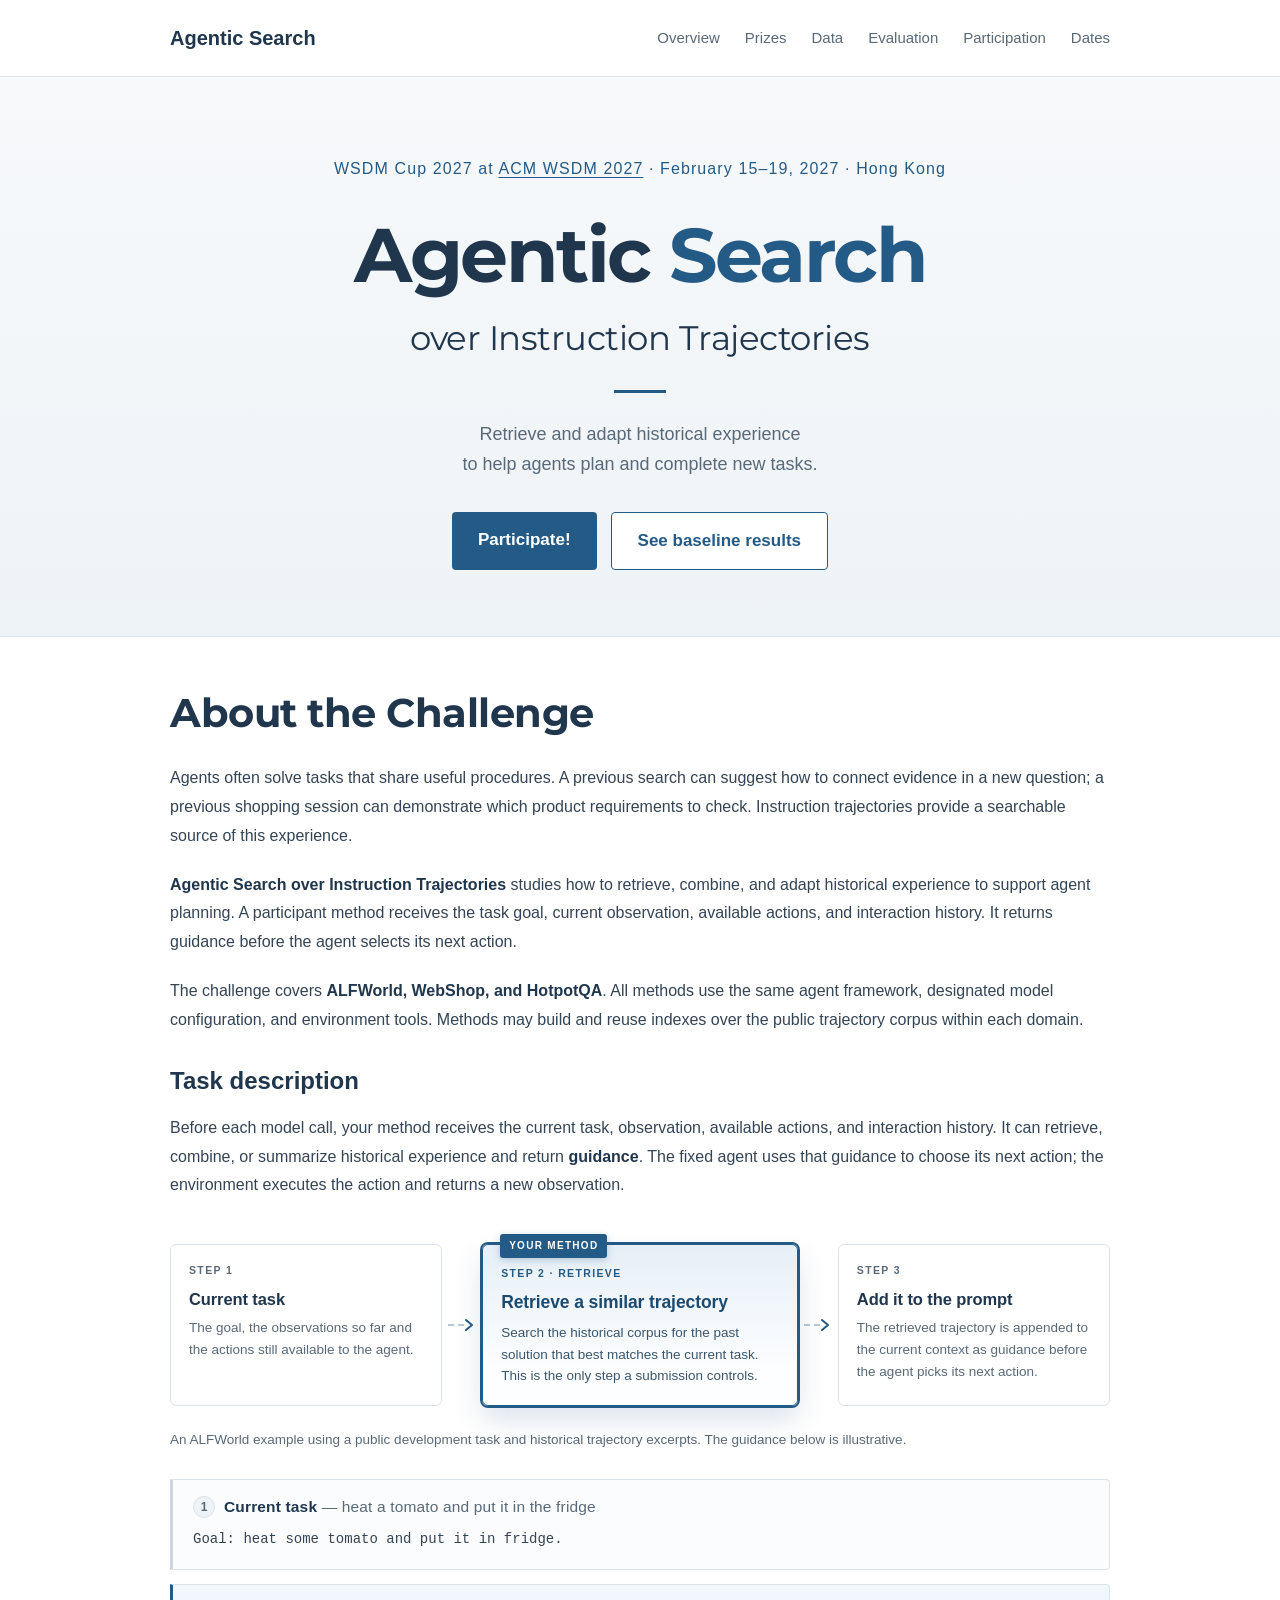
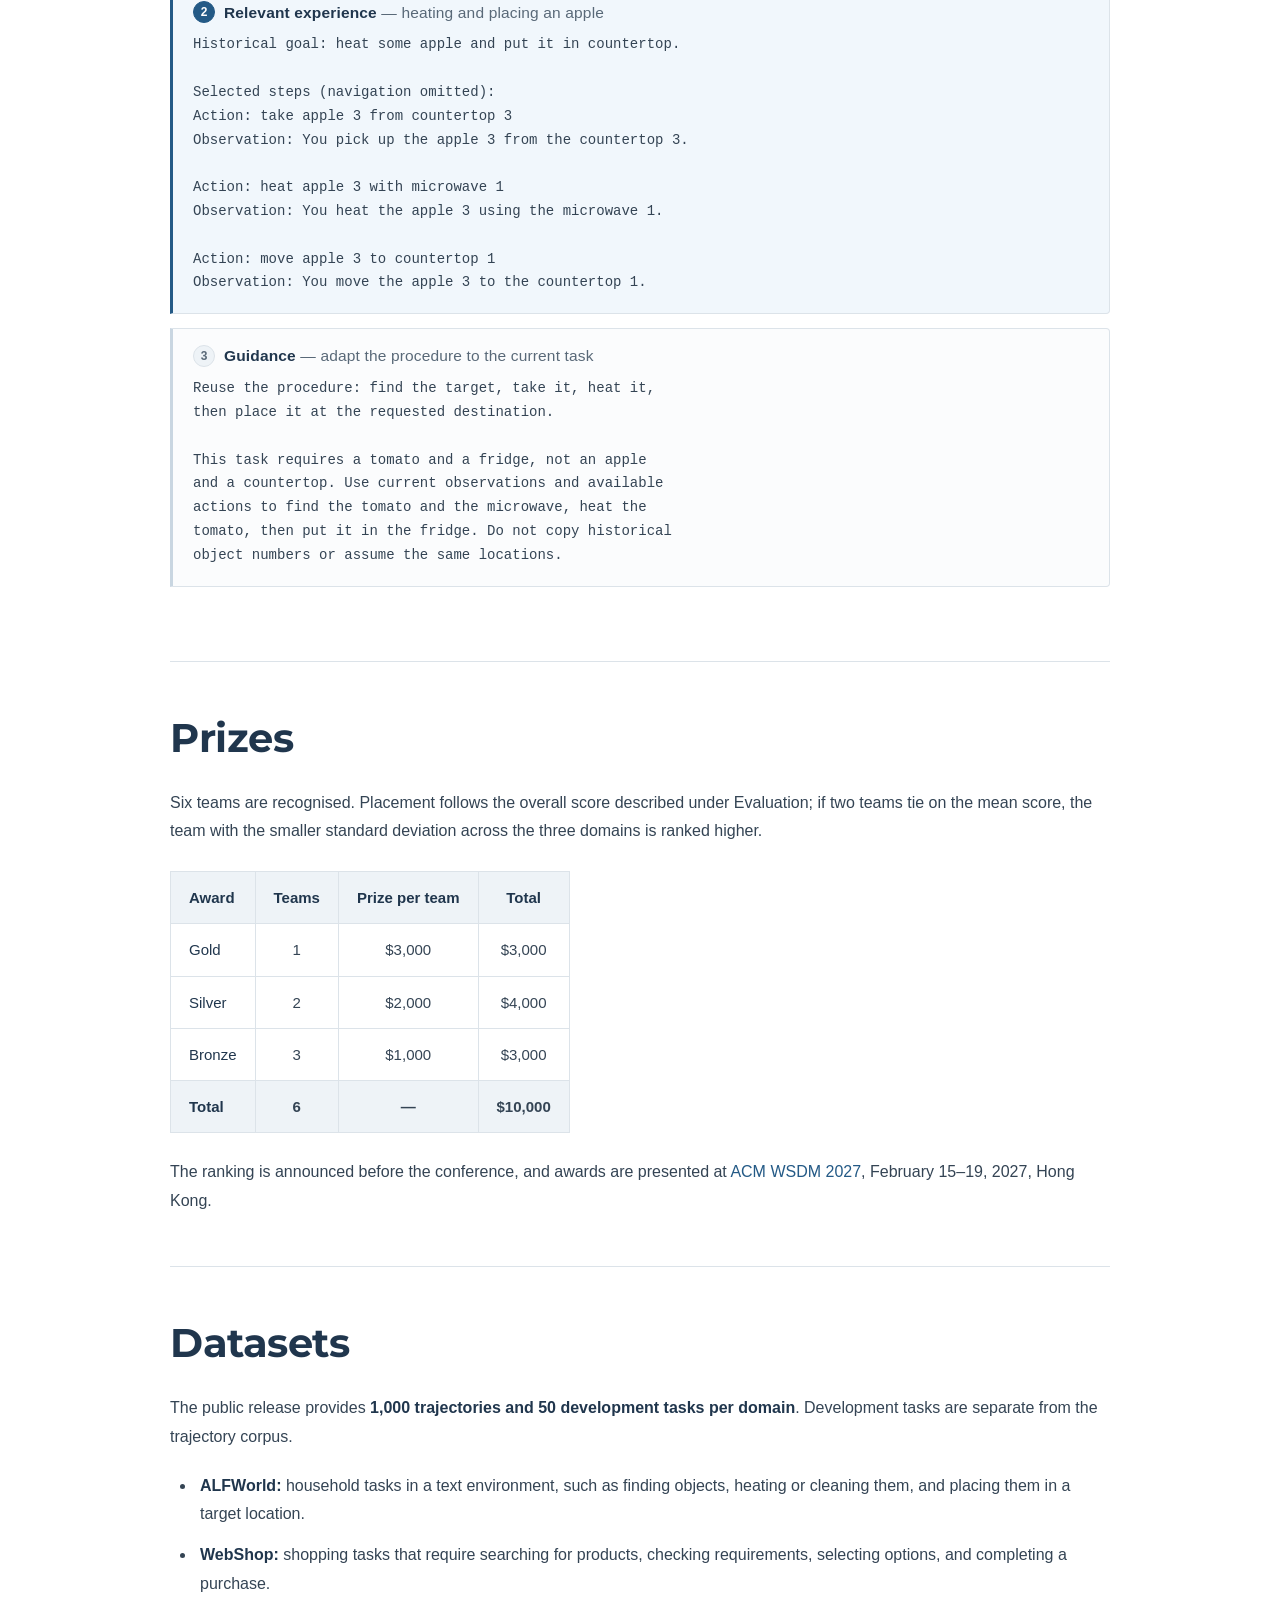
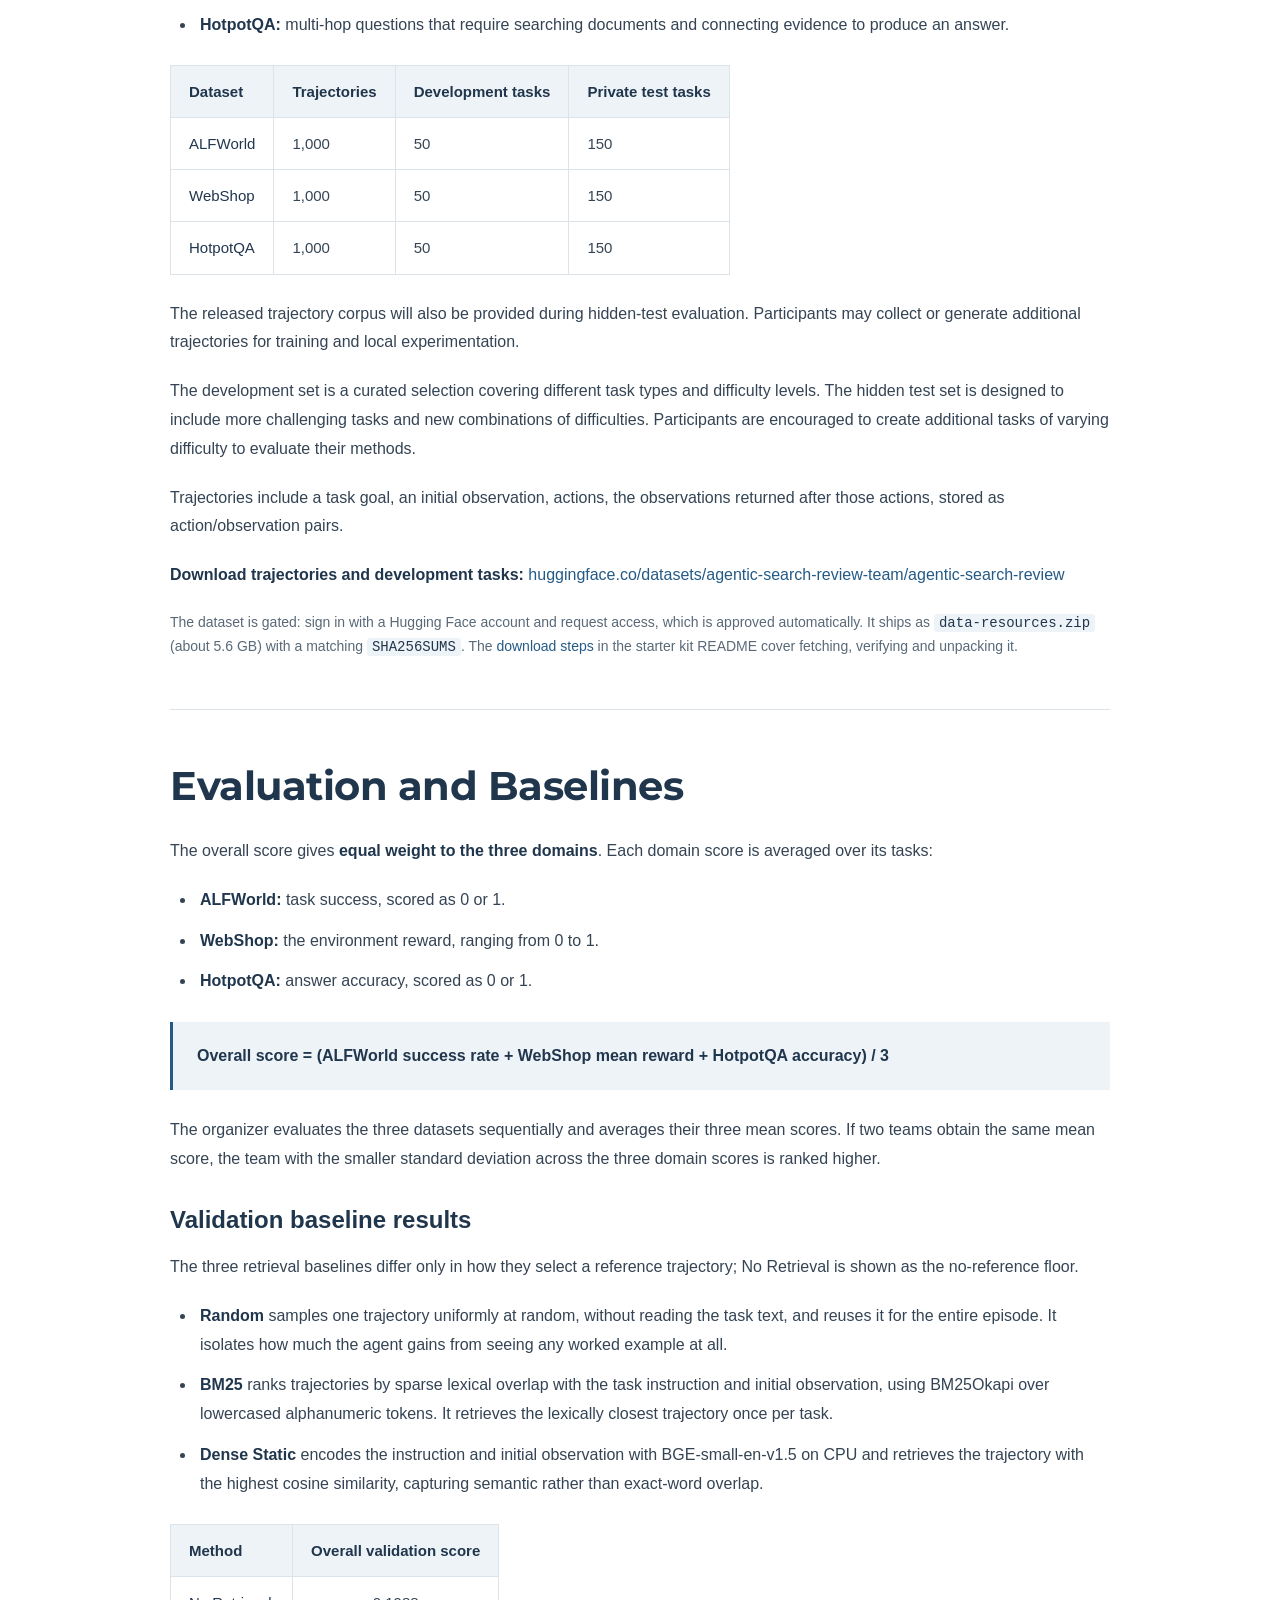
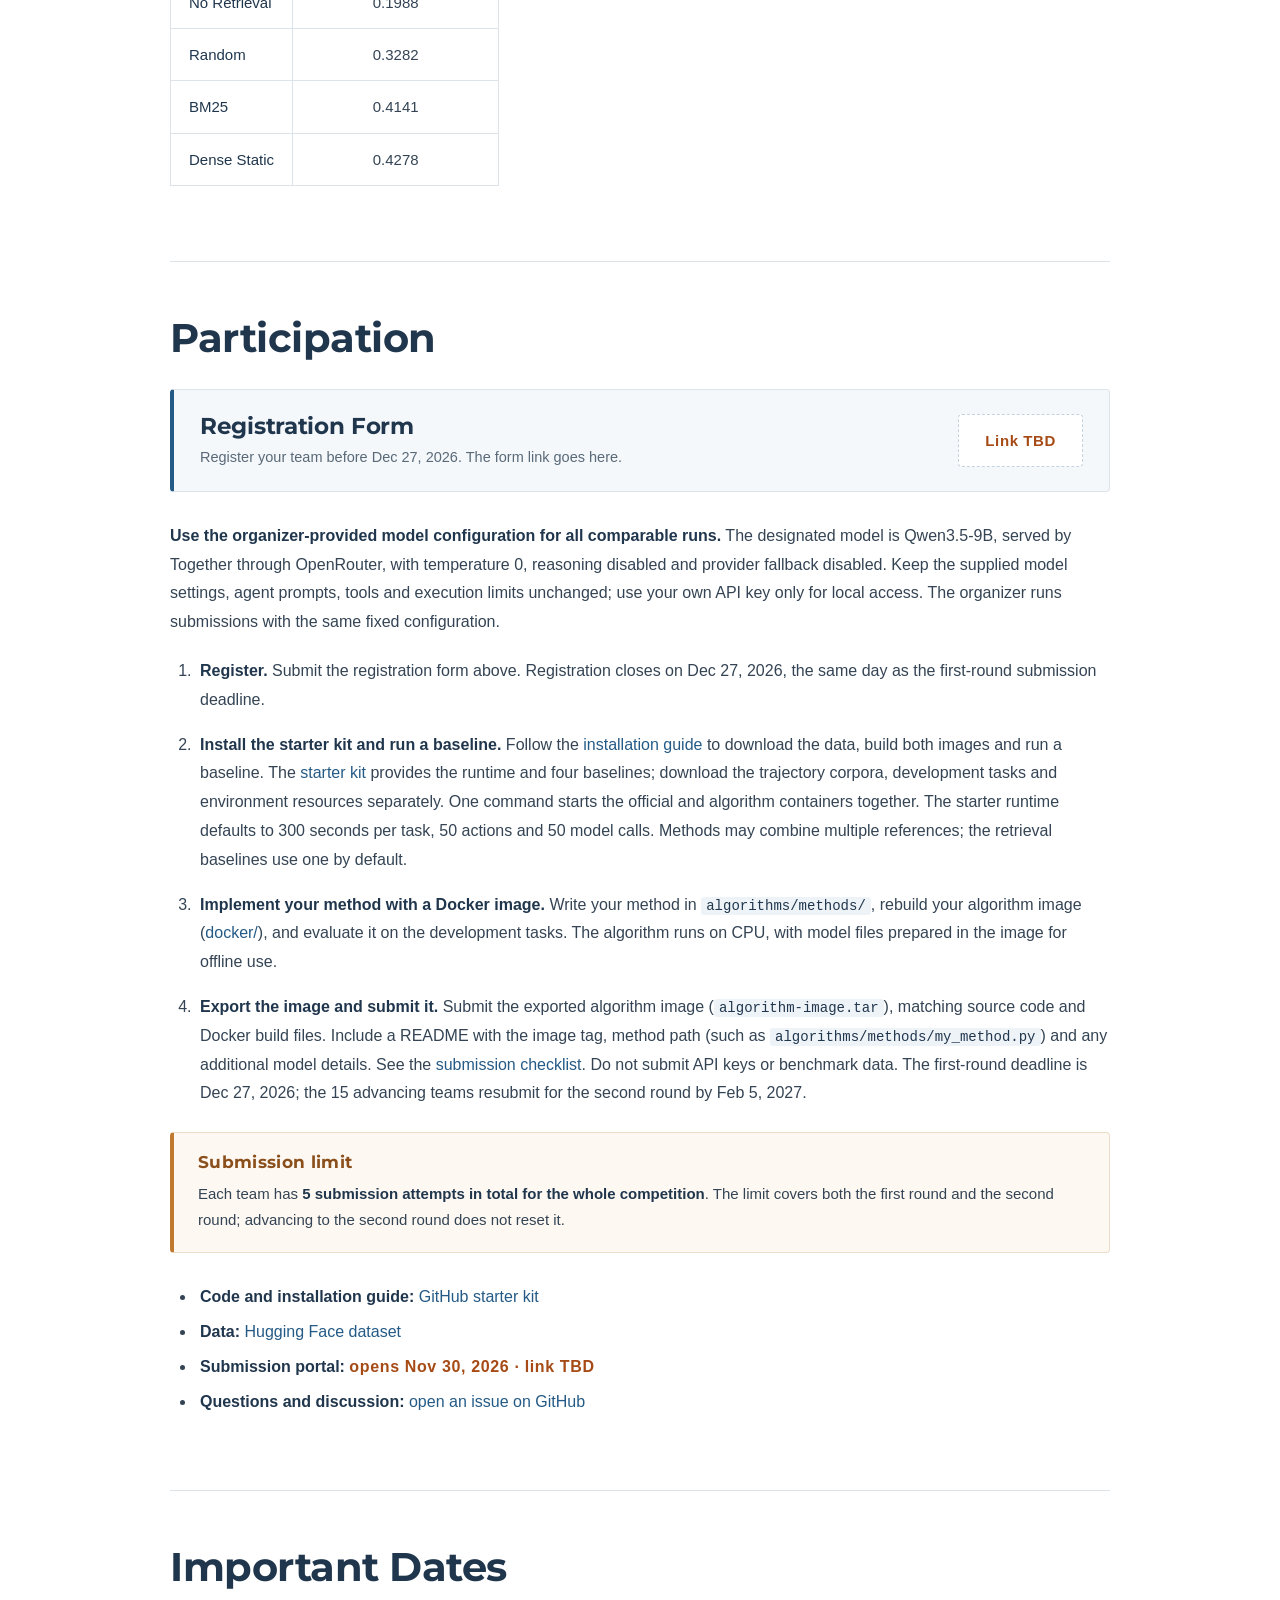
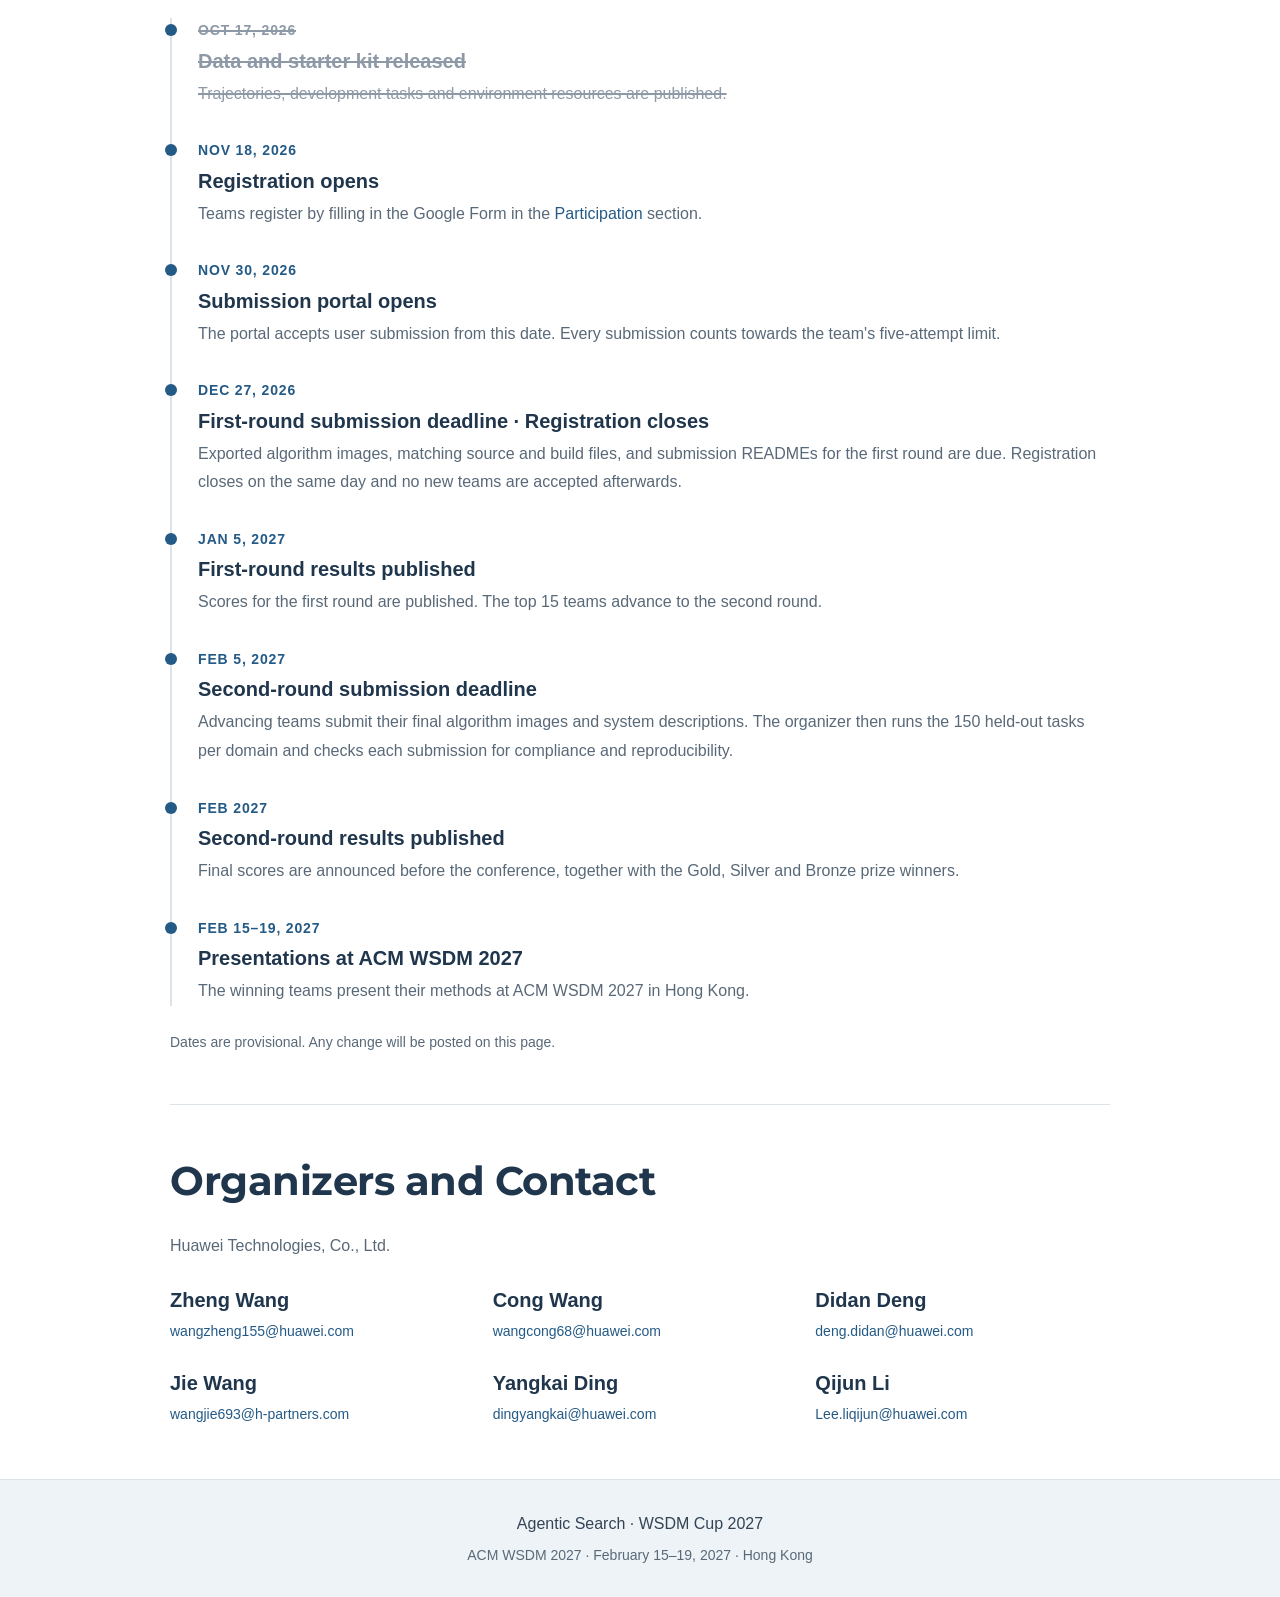
==== agenticsearch/index.html @ 96d7aadd "update information" ====
<!doctype html>
<html lang="en">
<head>
  <meta charset="utf-8">
  <meta name="viewport" content="width=device-width, initial-scale=1">
  <meta name="description" content="Agentic Search over Instruction Trajectories — a WSDM Cup 2027 challenge at ACM WSDM 2027, February 15–19, Hong Kong.">
  <meta name="theme-color" content="#eef3f7">
  <title>Agentic Search · WSDM Cup 2027</title>
  <link rel="stylesheet" href="styles.css?v=3">
  <script src="site.js" defer></script>
</head>
<body id="page-top">
  <a class="skip-link" href="#main">Skip to content</a>
  <nav class="navbar" aria-label="Main navigation">
    <div class="container nav-inner">
      <a class="navbar-brand" href="#page-top">Agentic Search</a>
      <button class="menu-toggle" type="button" aria-expanded="false" aria-controls="nav-links"><span class="sr-only">Toggle navigation</span><span aria-hidden="true">☰</span></button>
      <div class="nav-links" id="nav-links"><a href="#overview">Overview</a><a href="#prizes">Prizes</a><a href="#data">Data</a><a href="#evaluation">Evaluation</a><a href="#participation">Participation</a><a href="#dates">Dates</a></div>
    </div>
  </nav>
  <header class="hero">
    <div class="container">
      <p class="conference">WSDM Cup 2027 at <a href="https://www.wsdm-conference.org/2027/">ACM WSDM 2027</a> · February 15&ndash;19, 2027 · Hong Kong</p>
      <h1>Agentic <em>Search</em><span>over Instruction Trajectories</span></h1>
      <p class="hero-description">Retrieve and adapt historical experience<br>to help agents plan and complete new tasks.</p>
      <div class="hero-actions">
        <a class="button" href="#participation">Participate!</a>
        <a class="button button-secondary" href="#evaluation">See baseline results</a>
      </div>
    </div>
  </header>
  <main id="main" class="container">
    <section id="overview">
      <h2>About the Challenge</h2>
      <p>Agents often solve tasks that share useful procedures. A previous search can suggest how to connect evidence in a new question; a previous shopping session can demonstrate which product requirements to check. Instruction trajectories provide a searchable source of this experience.</p>
      <p><strong>Agentic Search over Instruction Trajectories</strong> studies how to retrieve, combine, and adapt historical experience to support agent planning. A participant method receives the task goal, current observation, available actions, and interaction history. It returns guidance before the agent selects its next action.</p>
      <p>The challenge covers <strong>ALFWorld, WebShop, and HotpotQA</strong>. All methods use the same agent framework, designated model configuration, and environment tools. Methods may build and reuse indexes over the public trajectory corpus within each domain.</p>

      <h3>Task description</h3>
      <p>Before each model call, your method receives the current task, observation, available actions, and interaction history. It can retrieve, combine, or summarize historical experience and return <strong>guidance</strong>. The fixed agent uses that guidance to choose its next action; the environment executes the action and returns a new observation.</p>

      <div class="pipeline" aria-label="How a submission is used at every agent step">
        <div class="pipeline-stage">
          <span class="stage-step">Step 1</span>
          <h4>Current task</h4>
          <p>The goal, the observations so far and the actions still available to the agent.</p>
        </div>
        <div class="pipeline-link" aria-hidden="true"><svg viewBox="0 0 30 20" width="30" height="20" fill="none"><path d="M1 10h18" stroke="#9db6cb" stroke-width="1.6" stroke-dasharray="6 4"/><path d="M19 5l6 5-6 5" stroke="#245a86" stroke-width="2" stroke-linecap="round" stroke-linejoin="round"/></svg></div>
        <div class="pipeline-stage pipeline-stage--focus">
          <span class="stage-flag">Your method</span>
          <span class="stage-step">Step 2 &middot; retrieve</span>
          <h4>Retrieve a similar trajectory</h4>
          <p>Search the historical corpus for the past solution that best matches the current task. This is the only step a submission controls.</p>
        </div>
        <div class="pipeline-link" aria-hidden="true"><svg viewBox="0 0 30 20" width="30" height="20" fill="none"><path d="M1 10h18" stroke="#9db6cb" stroke-width="1.6" stroke-dasharray="6 4"/><path d="M19 5l6 5-6 5" stroke="#245a86" stroke-width="2" stroke-linecap="round" stroke-linejoin="round"/></svg></div>
        <div class="pipeline-stage">
          <span class="stage-step">Step 3</span>
          <h4>Add it to the prompt</h4>
          <p>The retrieved trajectory is appended to the current context as guidance before the agent picks its next action.</p>
        </div>
      </div>

      <p class="pipeline-caption">An ALFWorld example using a public development task and historical trajectory excerpts. The guidance below is illustrative.</p>

      <div class="example">
        <div class="example-step">
          <div class="example-head"><span class="chip">1</span><h4>Current task <em>&mdash; heat a tomato and put it in the fridge</em></h4></div>
          <pre class="code">Goal: heat some tomato and put it in fridge.</pre>
        </div>

        <div class="example-step example-step--focus">
          <div class="example-head"><span class="chip chip--focus">2</span><h4>Relevant experience <em>&mdash; heating and placing an apple</em></h4></div>
          <pre class="code">Historical goal: heat some apple and put it in countertop.

Selected steps (navigation omitted):
Action: take apple 3 from countertop 3
Observation: You pick up the apple 3 from the countertop 3.

Action: heat apple 3 with microwave 1
Observation: You heat the apple 3 using the microwave 1.

Action: move apple 3 to countertop 1
Observation: You move the apple 3 to the countertop 1.</pre>
        </div>

        <div class="example-step">
          <div class="example-head"><span class="chip">3</span><h4>Guidance <em>&mdash; adapt the procedure to the current task</em></h4></div>
          <pre class="code">Reuse the procedure: find the target, take it, heat it,
then place it at the requested destination.

This task requires a tomato and a fridge, not an apple
and a countertop. Use current observations and available
actions to find the tomato and the microwave, heat the
tomato, then put it in the fridge. Do not copy historical
object numbers or assume the same locations.</pre>
        </div>
      </div>
    </section>

    <section id="prizes">
      <h2>Prizes</h2>
      <p>Six teams are recognised. Placement follows the overall score described under Evaluation; if two teams tie on the mean score, the team with the smaller standard deviation across the three domains is ranked higher.</p>
      <div class="table-scroll" role="region" aria-label="Prize table" tabindex="0"><table class="prizes-table"><thead><tr><th scope="col">Award</th><th scope="col">Teams</th><th scope="col">Prize per team</th><th scope="col">Total</th></tr></thead><tbody><tr><th scope="row">Gold</th><td>1</td><td>$3,000</td><td>$3,000</td></tr><tr><th scope="row">Silver</th><td>2</td><td>$2,000</td><td>$4,000</td></tr><tr><th scope="row">Bronze</th><td>3</td><td>$1,000</td><td>$3,000</td></tr><tr class="prizes-total"><th scope="row">Total</th><td>6</td><td>&mdash;</td><td>$10,000</td></tr></tbody></table></div>
      <p>The ranking is announced before the conference, and awards are presented at <a href="https://www.wsdm-conference.org/2027/">ACM WSDM 2027</a>, February 15&ndash;19, 2027, Hong Kong.</p>
    </section>

    <section id="data">
      <h2>Datasets</h2>
      <p>The public release provides <strong>1,000 trajectories and 50 development tasks per domain</strong>. Development tasks are separate from the trajectory corpus.</p>
      <ul>
        <li><strong>ALFWorld:</strong> household tasks in a text environment, such as finding objects, heating or cleaning them, and placing them in a target location.</li>
        <li><strong>WebShop:</strong> shopping tasks that require searching for products, checking requirements, selecting options, and completing a purchase.</li>
        <li><strong>HotpotQA:</strong> multi-hop questions that require searching documents and connecting evidence to produce an answer.</li>
      </ul>
      <div class="table-scroll" role="region" aria-label="Dataset release table" tabindex="0"><table><thead><tr><th scope="col">Dataset</th><th scope="col">Trajectories</th><th scope="col">Development tasks</th><th scope="col">Private test tasks</th></tr></thead><tbody><tr><th scope="row">ALFWorld</th><td>1,000</td><td>50</td><td>150</td></tr><tr><th scope="row">WebShop</th><td>1,000</td><td>50</td><td>150</td></tr><tr><th scope="row">HotpotQA</th><td>1,000</td><td>50</td><td>150</td></tr></tbody></table></div>
      <p>The released trajectory corpus will also be provided during hidden-test evaluation. Participants may collect or generate additional trajectories for training and local experimentation.</p>
      <p>The development set is a curated selection covering different task types and difficulty levels. The hidden test set is designed to include more challenging tasks and new combinations of difficulties. Participants are encouraged to create additional tasks of varying difficulty to evaluate their methods.</p>
      <p>Trajectories include a task goal, an initial observation, actions, the observations returned after those actions, stored as action/observation pairs.</p>
      <p><strong>Download trajectories and development tasks:</strong> <a class="dataset-link" href="https://huggingface.co/datasets/agentic-search-review-team/agentic-search-review">huggingface.co/datasets/agentic-search-review-team/agentic-search-review</a></p>
      <p class="note">The dataset is gated: sign in with a Hugging Face account and request access, which is approved automatically. It ships as <code>data-resources.zip</code> (about 5.6&nbsp;GB) with a matching <code>SHA256SUMS</code>. The <a href="https://github.com/wsdm2027-cup/wsdm2027-cup.github.io/tree/main/starter-kit#2-download-the-data">download steps</a> in the starter kit README cover fetching, verifying and unpacking it.</p>
    </section>

    <section id="evaluation">
      <h2>Evaluation and Baselines</h2>
      <p>The overall score gives <strong>equal weight to the three domains</strong>. Each domain score is averaged over its tasks:</p>
      <ul><li><strong>ALFWorld:</strong> task success, scored as 0 or 1.</li><li><strong>WebShop:</strong> the environment reward, ranging from 0 to 1.</li><li><strong>HotpotQA:</strong> answer accuracy, scored as 0 or 1.</li></ul>
      <p class="score-formula"><strong>Overall score = (ALFWorld success rate + WebShop mean reward + HotpotQA accuracy) / 3</strong></p>
      <p>The organizer evaluates the three datasets sequentially and averages their three mean scores. If two teams obtain the same mean score, the team with the smaller standard deviation across the three domain scores is ranked higher.</p>
      <h3>Validation baseline results</h3>
      <p>The three retrieval baselines differ only in how they select a reference trajectory; No Retrieval is shown as the no-reference floor.</p>
      <ul>
        <li><strong>Random</strong> samples one trajectory uniformly at random, without reading the task text, and reuses it for the entire episode. It isolates how much the agent gains from seeing any worked example at all.</li>
        <li><strong>BM25</strong> ranks trajectories by sparse lexical overlap with the task instruction and initial observation, using BM25Okapi over lowercased alphanumeric tokens. It retrieves the lexically closest trajectory once per task.</li>
        <li><strong>Dense Static</strong> encodes the instruction and initial observation with BGE-small-en-v1.5 on CPU and retrieves the trajectory with the highest cosine similarity, capturing semantic rather than exact-word overlap.</li>
      </ul>
      <div class="table-scroll" role="region" aria-label="Overall validation baseline results" tabindex="0"><table class="results-table"><thead><tr><th scope="col">Method</th><th scope="col">Overall validation score</th></tr></thead><tbody><tr><th scope="row">No Retrieval</th><td>0.1988</td></tr><tr><th scope="row">Random</th><td>0.3282</td></tr><tr><th scope="row">BM25</th><td>0.4141</td></tr><tr><th scope="row">Dense Static</th><td>0.4278</td></tr></tbody></table></div>
    </section>

    <section id="participation">
      <h2>Participation</h2>

      <div class="registration">
        <div class="registration-text">
          <h3>Registration Form</h3>
          <p>Register your team before Dec 27, 2026. The form link goes here.</p>
        </div>
        <span class="registration-tbd">Link TBD</span>
      </div>

      <p><strong>Use the organizer-provided model configuration for all comparable runs.</strong> The designated model is Qwen3.5-9B, served by Together through OpenRouter, with temperature 0, reasoning disabled and provider fallback disabled. Keep the supplied model settings, agent prompts, tools and execution limits unchanged; use your own API key only for local access. The organizer runs submissions with the same fixed configuration.</p>
      <ol class="steps">
        <li><strong>Register.</strong> Submit the registration form above. Registration closes on Dec 27, 2026, the same day as the first-round submission deadline.</li>
        <li><strong>Install the starter kit and run a baseline.</strong> Follow the <a href="https://github.com/wsdm2027-cup/wsdm2027-cup.github.io/tree/main/starter-kit">installation guide</a> to download the data, build both images and run a baseline. The <a href="https://github.com/wsdm2027-cup/wsdm2027-cup.github.io/tree/main/starter-kit">starter kit</a> provides the runtime and four baselines; download the trajectory corpora, development tasks and environment resources separately. One command starts the official and algorithm containers together. The starter runtime defaults to 300 seconds per task, 50 actions and 50 model calls. Methods may combine multiple references; the retrieval baselines use one by default.</li>
        <li><strong>Implement your method with a Docker image.</strong> Write your method in <code>algorithms/methods/</code>, rebuild your algorithm image (<a href="https://github.com/wsdm2027-cup/wsdm2027-cup.github.io/tree/main/starter-kit/docker">docker/</a>), and evaluate it on the development tasks. The algorithm runs on CPU, with model files prepared in the image for offline use.</li>
        <li><strong>Export the image and submit it.</strong> Submit the exported algorithm image (<code>algorithm-image.tar</code>), matching source code and Docker build files. Include a README with the image tag, method path (such as <code>algorithms/methods/my_method.py</code>) and any additional model details. See the <a href="https://github.com/wsdm2027-cup/wsdm2027-cup.github.io/tree/main/starter-kit#5-submit-your-method">submission checklist</a>. Do not submit API keys or benchmark data. The first-round deadline is Dec 27, 2026; the 15 advancing teams resubmit for the second round by Feb 5, 2027.</li>
      </ol>

      <div class="limit">
        <h3>Submission limit</h3>
        <p>Each team has <strong>5 submission attempts in total for the whole competition</strong>. The limit covers both the first round and the second round; advancing to the second round does not reset it.</p>
      </div>
      <ul class="resources"><li><strong>Code and installation guide:</strong> <a href="https://github.com/wsdm2027-cup/wsdm2027-cup.github.io/tree/main/starter-kit">GitHub starter kit</a></li><li><strong>Data:</strong> <a href="https://huggingface.co/datasets/agentic-search-review-team/agentic-search-review">Hugging Face dataset</a></li><li><strong>Submission portal:</strong> <span class="pending">opens Nov 30, 2026 &middot; link TBD</span></li><li><strong>Questions and discussion:</strong> <a href="https://github.com/wsdm2027-cup/wsdm2027-cup.github.io/issues">open an issue on GitHub</a></li></ul>
    </section>

    <section id="dates">
      <h2>Important Dates</h2>
      <ol class="timeline">
        <li class="timeline--past">
          <span class="timeline-date">Oct 17, 2026</span>
          <h3>Data and starter kit released</h3>
          <p>Trajectories, development tasks and environment resources are published.</p>
        </li>
        <li>
          <span class="timeline-date">Nov 18, 2026</span>
          <h3>Registration opens</h3>
          <p>Teams register by filling in the Google Form in the <a href="#participation">Participation</a> section.</p>
        </li>
        <li>
          <span class="timeline-date">Nov 30, 2026</span>
          <h3>Submission portal opens</h3>
          <p>The portal accepts user submission from this date. Every submission counts towards the team's five-attempt limit.</p>
        </li>
        <li>
          <span class="timeline-date">Dec 27, 2026</span>
          <h3>First-round submission deadline &middot; Registration closes</h3>
          <p>Exported algorithm images, matching source and build files, and submission READMEs for the first round are due. Registration closes on the same day and no new teams are accepted afterwards.</p>
        </li>
        <li>
          <span class="timeline-date">Jan 5, 2027</span>
          <h3>First-round results published</h3>
          <p>Scores for the first round are published. The top 15 teams advance to the second round.</p>
        </li>
        <li>
          <span class="timeline-date">Feb 5, 2027</span>
          <h3>Second-round submission deadline</h3>
          <p>Advancing teams submit their final algorithm images and system descriptions. The organizer then runs the 150 held-out tasks per domain and checks each submission for compliance and reproducibility.</p>
        </li>
        <li>
          <span class="timeline-date">Feb 2027</span>
          <h3>Second-round results published</h3>
          <p>Final scores are announced before the conference, together with the Gold, Silver and Bronze prize winners.</p>
        </li>
        <li>
          <span class="timeline-date">Feb 15&ndash;19, 2027</span>
          <h3>Presentations at ACM WSDM 2027</h3>
          <p>The winning teams present their methods at ACM WSDM 2027 in Hong Kong.</p>
        </li>
      </ol>
      <p class="note">Dates are provisional. Any change will be posted on this page.</p>
    </section>

    <section id="team">
      <h2>Organizers and Contact</h2>
      <p class="organizer-affiliation">Huawei Technologies, Co., Ltd.</p>
      <ul class="organizer-list">
        <li><h3>Zheng Wang</h3><a href="mailto:wangzheng155@huawei.com">wangzheng155@huawei.com</a></li>
        <li><h3>Cong Wang</h3><a href="mailto:wangcong68@huawei.com">wangcong68@huawei.com</a></li>
        <li><h3>Didan Deng</h3><a href="mailto:deng.didan@huawei.com">deng.didan@huawei.com</a></li>
        <li><h3>Jie Wang</h3><a href="mailto:wangjie693@h-partners.com">wangjie693@h-partners.com</a></li>
        <li><h3>Yangkai Ding</h3><a href="mailto:dingyangkai@huawei.com">dingyangkai@huawei.com</a></li>
        <li><h3>Qijun Li</h3><a href="mailto:Lee.liqijun@huawei.com">Lee.liqijun@huawei.com</a></li>
      </ul>
    </section>
  </main>
  <footer><div class="container"><p>Agentic Search · WSDM Cup 2027</p><p class="note">ACM WSDM 2027 · February 15&ndash;19, 2027 · Hong Kong</p></div></footer>
</body>
</html>
---- agenticsearch/styles.css ----
@font-face{font-family:Montserrat;src:url('assets/montserrat-regular.ttf') format('truetype');font-weight:400;font-display:swap}
@font-face{font-family:Montserrat;src:url('assets/montserrat-bold.ttf') format('truetype');font-weight:700;font-display:swap}
:root{--ink:#20364d;--text:#344454;--muted:#596978;--blue:#245a86;--line:#dce3e9;--pale:#eef3f7}
*{box-sizing:border-box}
html{scroll-behavior:smooth;scroll-padding-top:105px}
body{margin:0;background:#fff;color:var(--text);font:16px/1.8 Arial,Helvetica,sans-serif}
h1,h2,h3{color:var(--ink);line-height:1.3;margin:0}
h1,h2{font-family:Montserrat,Arial,sans-serif}
h2{font-size:40px;letter-spacing:-.5px;margin-bottom:25px}
h3{font-size:24px;margin:30px 0 18px}
p{margin:0 0 20px}
a{color:var(--blue);text-decoration:none}
a:hover{text-decoration:underline}
a:focus-visible,button:focus-visible,.table-scroll:focus-visible{outline:3px solid var(--blue);outline-offset:4px}
strong{color:var(--ink)}
.container{width:940px;max-width:calc(100% - 48px);margin:0 auto}
.navbar{position:sticky;top:0;z-index:20;background:#fff;border-bottom:1px solid var(--line)}
.nav-inner{display:flex;justify-content:space-between;align-items:center;min-height:76px;gap:25px}
.navbar-brand{font-size:20px;font-weight:700;white-space:nowrap;color:var(--ink)}
.navbar-brand:hover{text-decoration:none}
.nav-links{display:flex;gap:25px}
.nav-links a{font-size:15px;color:var(--muted);padding:9px 0;border-bottom:2px solid transparent}
.nav-links a:hover,.nav-links a.active{color:var(--blue);border-bottom-color:var(--blue);text-decoration:none}
.menu-toggle{display:none}
.navbar.scrolled{box-shadow:0 3px 12px #20364d08}
.hero{background:linear-gradient(180deg,#f7f9fb,var(--pale));text-align:center;padding:78px 0 66px;border-bottom:1px solid var(--line)}
.conference{font-size:16px;letter-spacing:1.1px;color:var(--blue);margin-bottom:28px}
.conference a{text-decoration:underline;text-underline-offset:3px}
.hero h1{font-size:76px;letter-spacing:-2.5px;line-height:1.12}
.hero h1 em{font-style:normal;color:var(--blue)}
.hero h1 span{display:block;font-size:34px;font-weight:400;letter-spacing:-.5px;line-height:1.4;margin-top:18px}
.hero h1::after{content:"";display:block;width:52px;height:3px;background:var(--blue);margin:27px auto 0}
.hero-description{font-size:18px;color:var(--muted);margin:26px auto;line-height:1.7}
.button{display:inline-block;background:var(--blue);color:#fff;padding:13px 26px;border-radius:4px;font-size:17px;font-weight:700}
.button:hover{background:#1c476b;text-decoration:none}
section{padding:50px 0;border-bottom:1px solid var(--line)}
section:last-child{border-bottom:0}
section>p:last-child{margin-bottom:0}
ul,ol{margin:0 0 24px;padding-left:26px}
li{padding-left:4px;margin-bottom:12px}
.resources li{margin-bottom:6px}
.steps li{margin-bottom:16px}
.steps li:last-child{margin-bottom:0}
.steps li strong{color:var(--ink)}
.note{font-size:14px;line-height:1.75;color:var(--muted)}
.dataset-link{overflow-wrap:anywhere}
.pending{color:#a64b16;font-weight:700;letter-spacing:.04em}
.table-scroll{overflow-x:auto;margin:25px 0;max-width:100%}
table{width:auto;min-width:0;border-collapse:collapse;font-size:15px;line-height:1.55;text-align:left}
thead{background:var(--pale)}
th,td{padding:14px 18px;border:1px solid var(--line)}
thead th{font-weight:700;color:var(--ink)}
tbody th{font-weight:400;color:var(--ink)}
.results-table td,.results-table thead th:not(:first-child){text-align:center}
.score-formula{background:var(--pale);border-left:3px solid var(--blue);padding:20px 24px;margin:26px 0;line-height:1.75}
.hero-actions{display:flex;gap:14px;justify-content:center;flex-wrap:wrap;margin-top:32px}
.button-secondary{background:#fff;color:var(--blue);border:1px solid var(--blue)}
.button-secondary:hover{background:var(--pale)}
/* Task description pipeline */
.pipeline{display:grid;grid-template-columns:1fr 40px 1.16fr 40px 1fr;align-items:stretch;margin:30px 0 0;padding-top:14px}
.pipeline-stage{position:relative;display:flex;flex-direction:column;background:#fff;border:1px solid var(--line);border-radius:6px;padding:16px 18px 18px}
.stage-step{display:block;font-size:10.5px;font-weight:700;letter-spacing:.13em;text-transform:uppercase;color:var(--muted);margin-bottom:8px}
.pipeline-stage h4{font-size:16.5px;line-height:1.35;margin:0 0 7px;color:var(--ink);letter-spacing:-.1px}
.pipeline-stage p{font-size:13.5px;line-height:1.62;color:var(--muted);margin:0}
.pipeline-stage--focus{background:linear-gradient(180deg,#e6eff7 0%,#fdfeff 80%);border-color:var(--blue);box-shadow:0 0 0 2px var(--blue),0 14px 28px rgba(36,90,134,.16);padding-top:19px}
.pipeline-stage--focus .stage-step{color:var(--blue)}
.pipeline-stage--focus h4{font-size:17.5px;color:#1b4a70}
.pipeline-stage--focus p{color:#3a556c}
.stage-flag{position:absolute;top:-11px;left:17px;background:var(--blue);color:#fff;font-size:10px;font-weight:700;letter-spacing:.13em;text-transform:uppercase;padding:3px 9px;border-radius:3px;box-shadow:0 2px 7px rgba(36,90,134,.28)}
.pipeline-link{display:flex;align-items:center;justify-content:center}
.pipeline-link svg{display:block;width:30px;height:20px}
.pipeline-caption{font-size:13.5px;color:var(--muted);margin:22px 0 0}
.example{margin:26px 0 24px}
.example-step{border:1px solid var(--line);border-left:3px solid #c9d6e1;background:#fbfcfd;border-radius:0 4px 4px 0;padding:16px 20px 18px;margin-bottom:14px}
.example-step:last-child{margin-bottom:0}
.example-head{display:flex;align-items:center;gap:9px;margin-bottom:10px}
.example-head h4{font-size:15.5px;line-height:1.4;color:var(--ink);margin:0;letter-spacing:.01em}
.example-head h4 em{font-style:normal;font-weight:400;color:var(--muted)}
.chip{flex:none;display:inline-flex;align-items:center;justify-content:center;width:22px;height:22px;border-radius:50%;background:var(--pale);border:1px solid var(--line);color:var(--muted);font-size:12px;font-weight:700;line-height:1}
.chip--focus{background:var(--blue);border-color:var(--blue);color:#fff}
.example-step--focus{border-left-color:var(--blue);background:#f1f7fc}
.code{font:14px/1.7 ui-monospace,SFMono-Regular,Menlo,Consolas,monospace;white-space:pre-wrap;overflow-wrap:anywhere;margin:0;padding:0;color:var(--text);background:none}
code{font:14px/1.6 ui-monospace,SFMono-Regular,Menlo,Consolas,monospace;color:var(--ink);background:var(--pale);padding:1px 5px;border-radius:3px}
.registration{display:flex;align-items:center;justify-content:space-between;gap:24px;flex-wrap:wrap;background:#f5f8fb;border:1px solid var(--line);border-left:4px solid var(--blue);border-radius:4px;padding:22px 26px;margin:0 0 30px}
.registration-text h3{font-family:Montserrat,Arial,sans-serif;font-size:23px;letter-spacing:-.3px;margin:0 0 4px;color:var(--ink)}
.registration-text p{margin:0;font-size:14.5px;line-height:1.6;color:var(--muted)}
.registration-tbd{display:inline-block;border:1px dashed #c3d2de;border-radius:4px;padding:12px 26px;font-size:15px;font-weight:700;letter-spacing:.04em;color:#a64b16;background:#fff}
.limit{background:#fdf8f2;border:1px solid #ecdcc8;border-left:4px solid #c07a2f;border-radius:4px;padding:18px 24px 20px;margin:0 0 30px}
.limit h3{font-family:Montserrat,Arial,sans-serif;font-size:17px;letter-spacing:.02em;margin:0 0 8px;color:#8a4f1b}
.limit p{margin:0;font-size:15px;line-height:1.7;color:var(--text)}
.prizes-table td,.prizes-table thead th:not(:first-child){text-align:center}
.prizes-total th,.prizes-total td{font-weight:700;background:var(--pale)}
.timeline{list-style:none;padding:0;margin:0 0 24px;border-left:2px solid var(--line)}
.timeline li{position:relative;padding:0 0 0 26px;margin:0 0 30px}
.timeline li:last-child{margin-bottom:0}
.timeline li::before{content:"";position:absolute;left:-7px;top:6px;width:12px;height:12px;border-radius:50%;background:var(--blue)}
.timeline-date{display:block;font-size:14px;font-weight:700;letter-spacing:.06em;text-transform:uppercase;color:var(--blue);margin-bottom:4px}
.timeline h3{font-size:20px;margin:0 0 6px}
.timeline p{margin:0;color:var(--muted)}
.timeline--past::before{background:#c3cdd6}
.timeline--past .timeline-date,.timeline--past h3,.timeline--past p{color:#8d99a6;text-decoration:line-through;text-decoration-thickness:1.5px;text-decoration-color:#8d99a6;text-decoration-skip-ink:none}
.organizer-affiliation{color:var(--muted);font-size:16px;margin:0 0 26px}
.organizer-list{display:grid;grid-template-columns:repeat(3,minmax(0,1fr));gap:24px 28px;list-style:none;padding:0;margin:0;text-align:left}
.organizer-list li{padding:0;margin:0;min-width:0}
.organizer-list h3{font-size:20px;margin:0 0 4px}
.organizer-list a{font-size:14px;line-height:1.6;overflow-wrap:anywhere}
@media(max-width:767px){.organizer-list{grid-template-columns:repeat(2,minmax(0,1fr));gap:26px 18px}}
@media(max-width:480px){.organizer-list{grid-template-columns:1fr}}
footer{text-align:center;background:var(--pale);border-top:1px solid var(--line);padding:30px 0;font-size:16px}
footer p{margin:0}
footer .note{font-size:14px;margin-top:4px}
.skip-link{position:fixed;left:12px;top:-100px;z-index:50;background:white;padding:10px}
.skip-link:focus{top:12px}
.sr-only{position:absolute;width:1px;height:1px;overflow:hidden;clip:rect(0,0,0,0);white-space:nowrap}
@media(max-width:850px){.nav-links{gap:17px}.nav-links a{font-size:14px}.navbar-brand{font-size:18px}.hero h1{font-size:58px}.hero h1 span{font-size:34px}}
@media(max-width:767px){html{scroll-padding-top:90px}.container{max-width:calc(100% - 40px)}.nav-inner{min-height:66px;flex-wrap:wrap;gap:0}.menu-toggle{display:block;width:38px;height:36px;background:#fff;border:1px solid var(--line);border-radius:4px;color:var(--ink);font-size:23px;cursor:pointer}.nav-links{display:none;flex-direction:column;width:100%;gap:0;padding:7px 0 15px}.navbar.menu-open .nav-links{display:flex}.nav-links a{font-size:16px;padding:9px 0}.hero{padding:48px 0 42px}.conference{font-size:16px;margin-bottom:20px}.hero h1{font-size:42px;letter-spacing:-1px}.hero h1 span{font-size:28px;line-height:1.4;margin-top:12px}.hero-description{font-size:16px;margin:23px auto}.hero-description br{display:none}.button{font-size:16px;padding:12px 22px}section{padding:36px 0}h2{font-size:30px;margin-bottom:22px}h3{font-size:22px}p{margin-bottom:20px}.note{font-size:14px}table{font-size:15px}th,td{padding:12px 15px}.score-formula{padding:16px 18px;font-size:16px}footer{font-size:14px;padding:25px 0}}
@media(max-width:360px){.hero h1{font-size:35px}.hero h1 span{font-size:24px}.conference{font-size:14px}}
@media(prefers-reduced-motion:reduce){html{scroll-behavior:auto}}
@media(max-width:900px){.pipeline{grid-template-columns:1fr 30px 1.12fr 30px 1fr}.pipeline-stage{padding:14px 14px 16px}.pipeline-stage h4{font-size:15.5px}.pipeline-stage--focus h4{font-size:16.5px}.pipeline-stage p{font-size:13px}.pipeline-stage--focus{padding-top:17px}}
@media(max-width:767px){.hero-actions{margin-top:26px;gap:12px}.hero-actions .button{width:100%;text-align:center}.pipeline{grid-template-columns:1fr;margin-top:24px}.pipeline-link{height:34px}.pipeline-link svg{transform:rotate(90deg)}.pipeline-stage{padding:15px 16px 17px}.pipeline-stage h4{font-size:16.5px}.pipeline-stage--focus h4{font-size:17.5px}.pipeline-stage--focus{padding-top:20px}.pipeline-caption{font-size:13px;margin-top:20px}.example-step{padding:15px 16px}.example-head h4{font-size:14.5px}.code,.example-step .code{font-size:12.5px}code{font-size:12.5px}.timeline li{padding-left:22px;margin-bottom:26px}.timeline h3{font-size:19px}.registration{padding:18px 20px;gap:14px}.registration-text h3{font-size:20px}.registration-text p{font-size:14px}.registration-tbd{padding:10px 20px;font-size:14px}.limit{padding:16px 18px 18px}.limit h3{font-size:16px}.limit p{font-size:14.5px}}
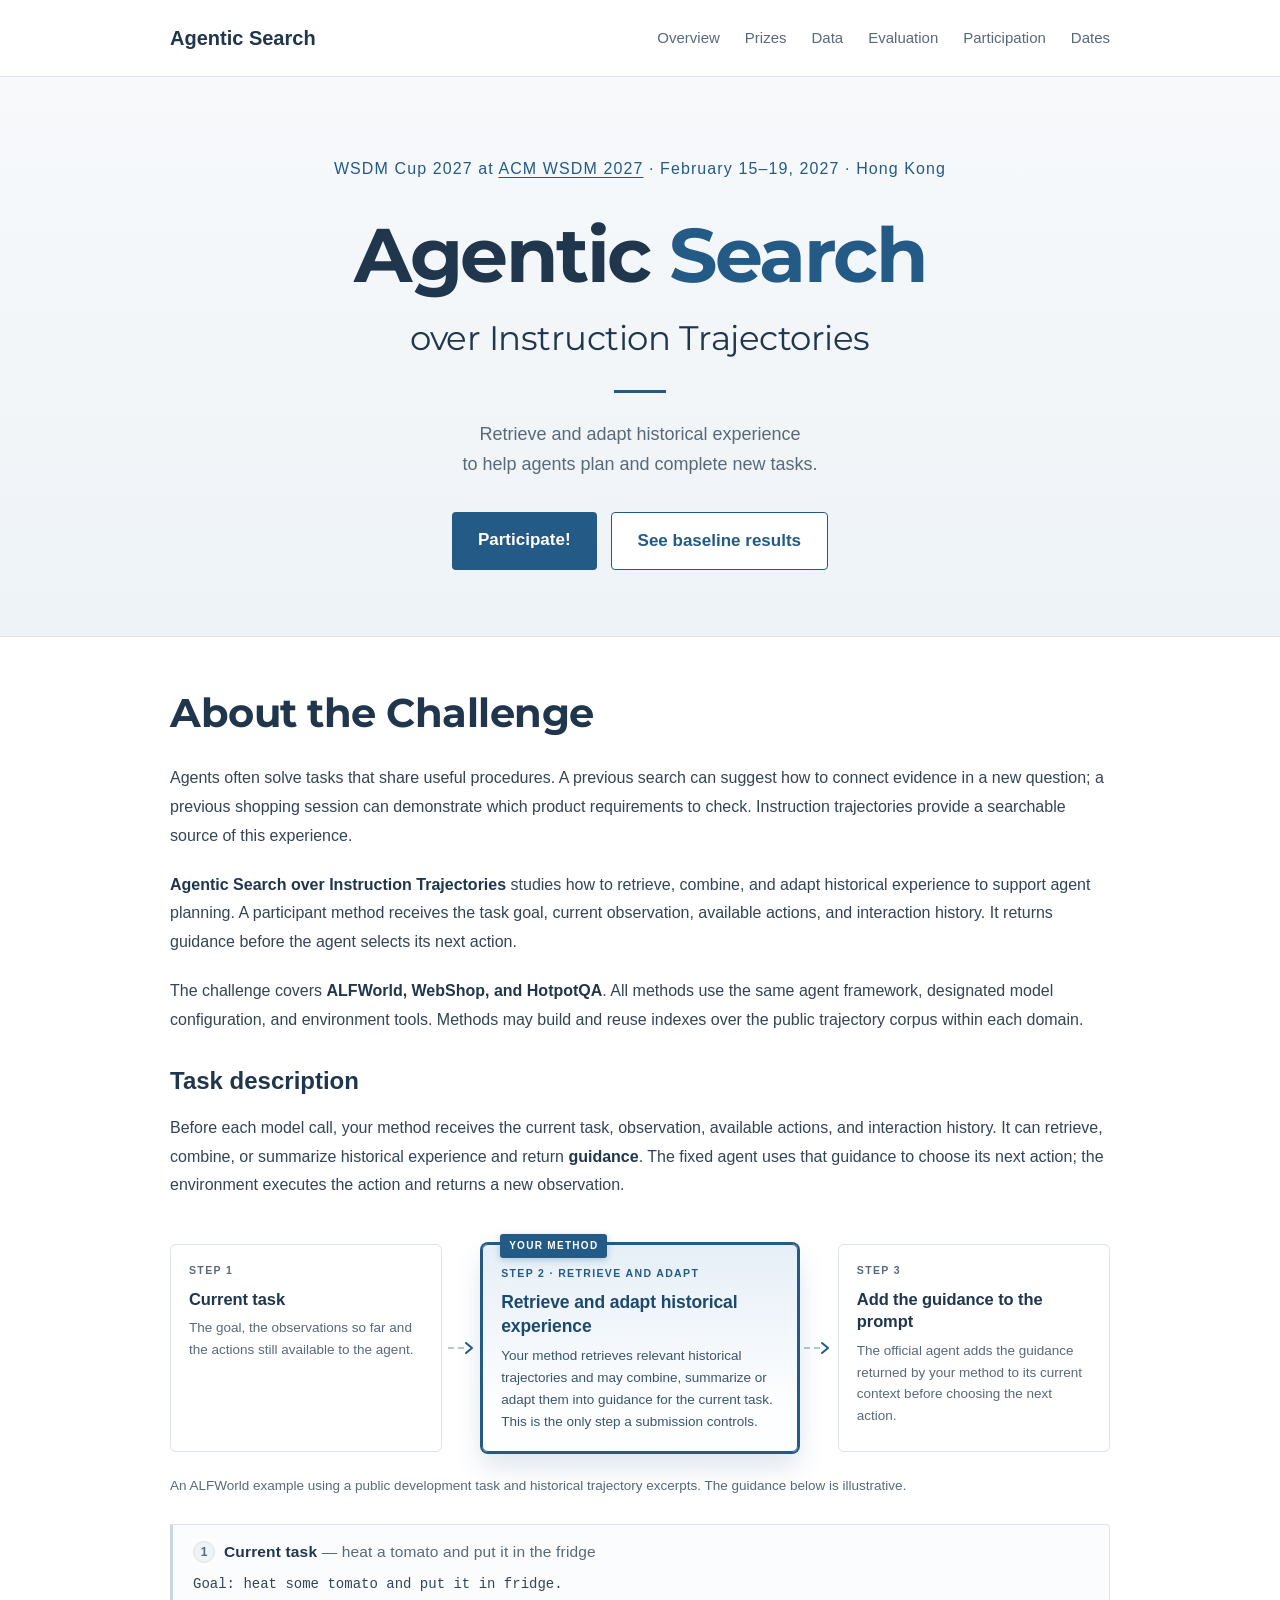
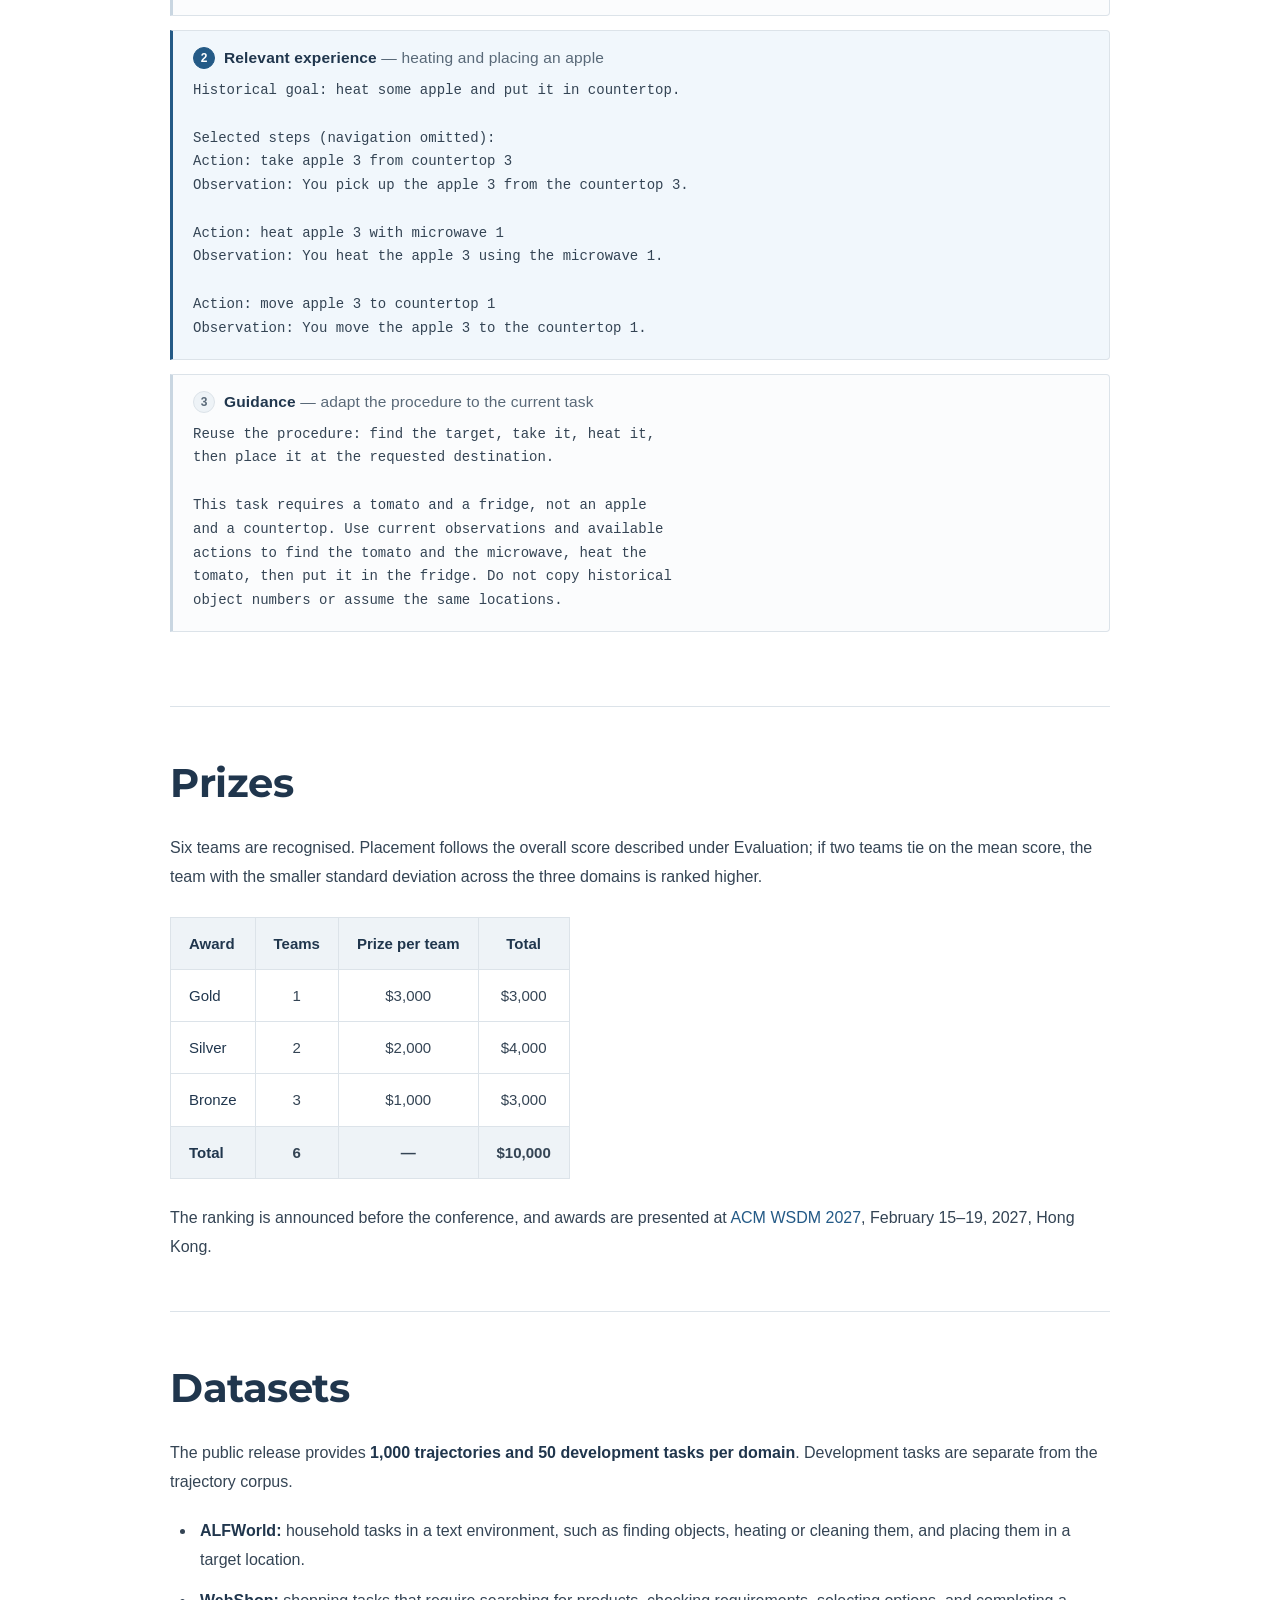
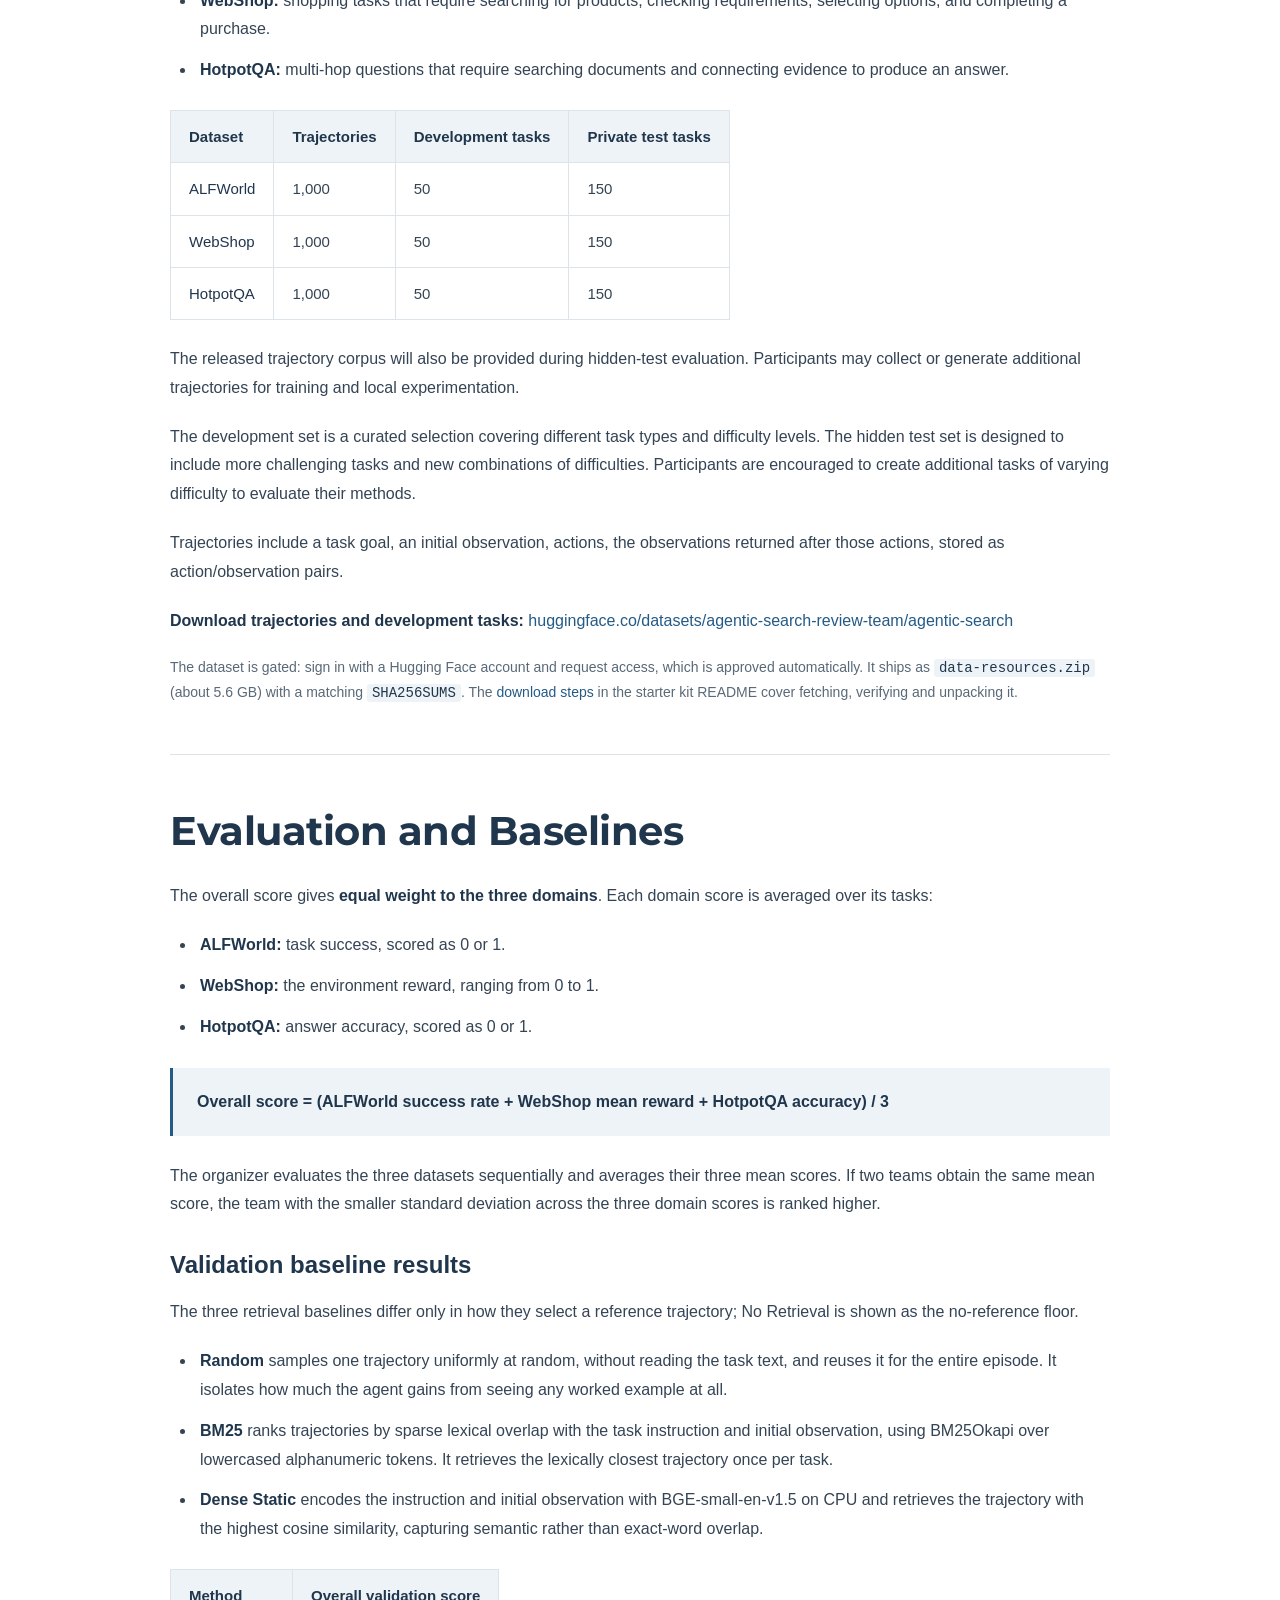
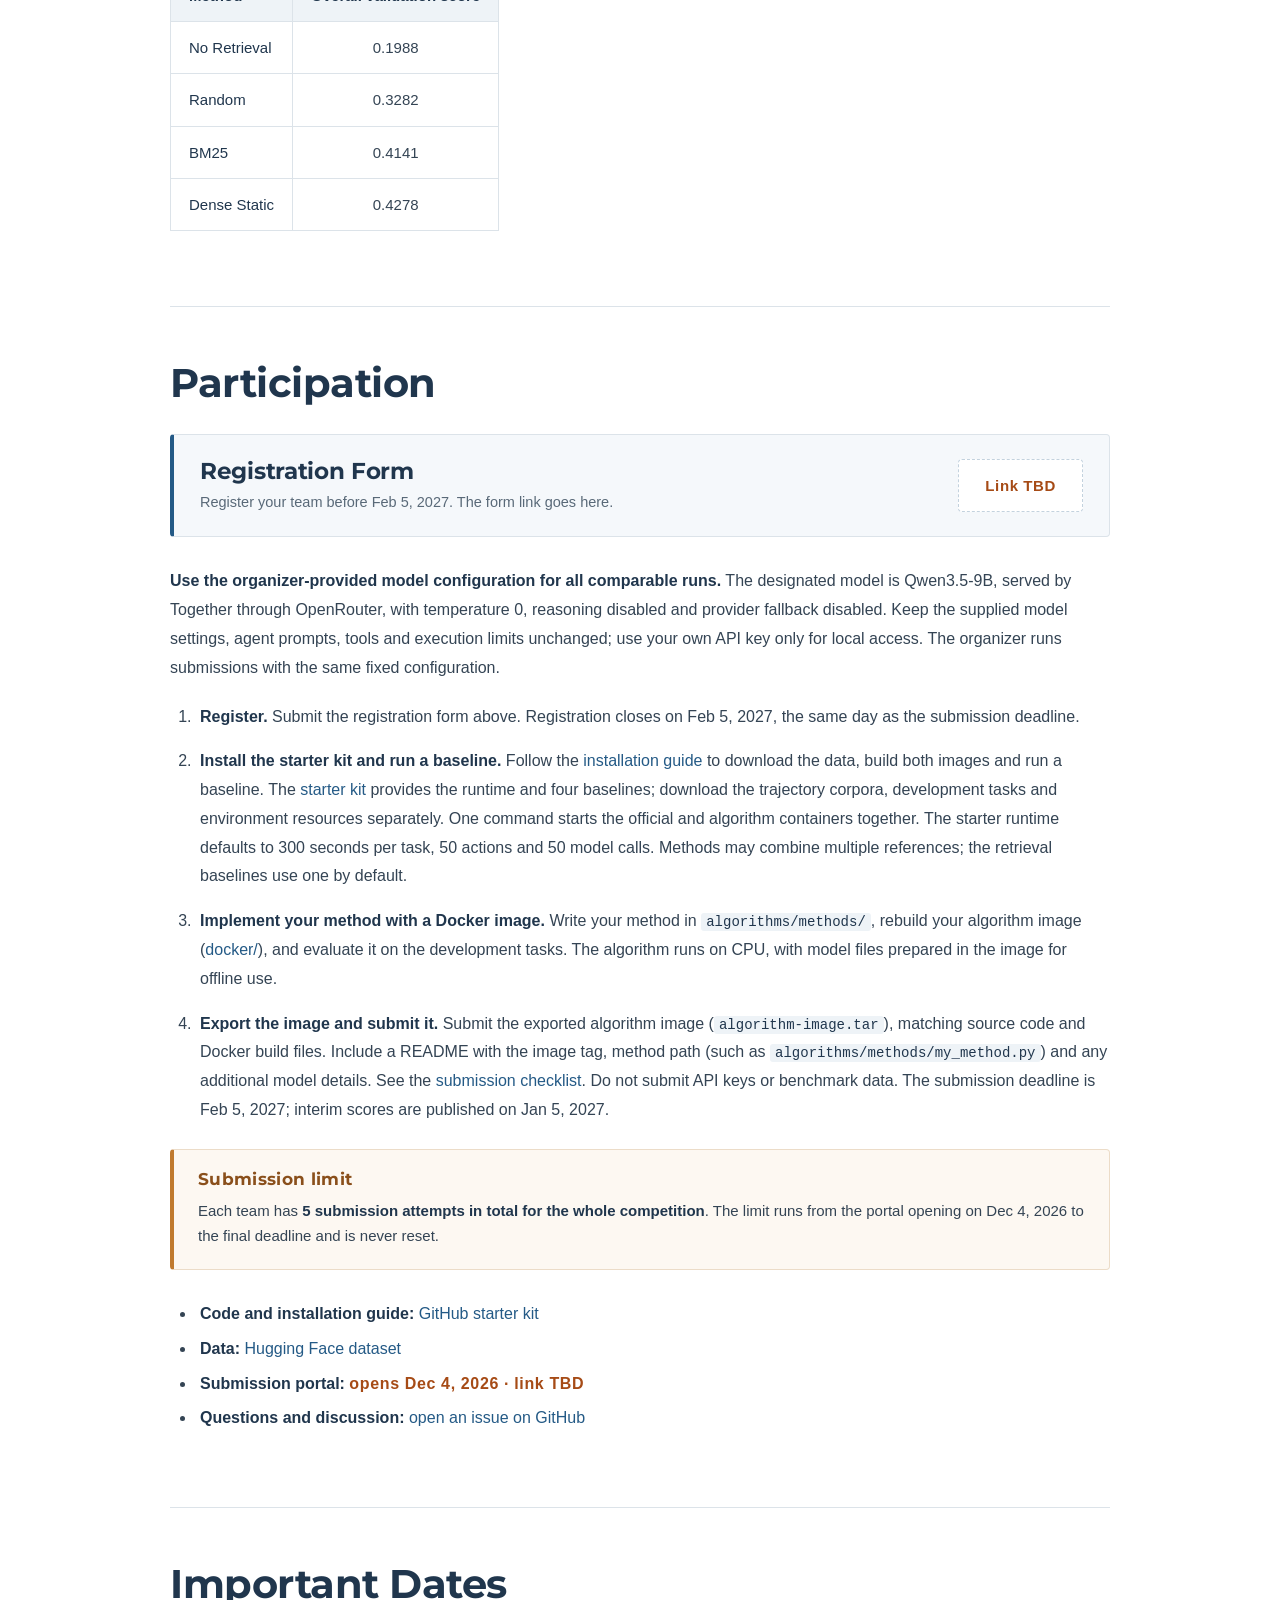
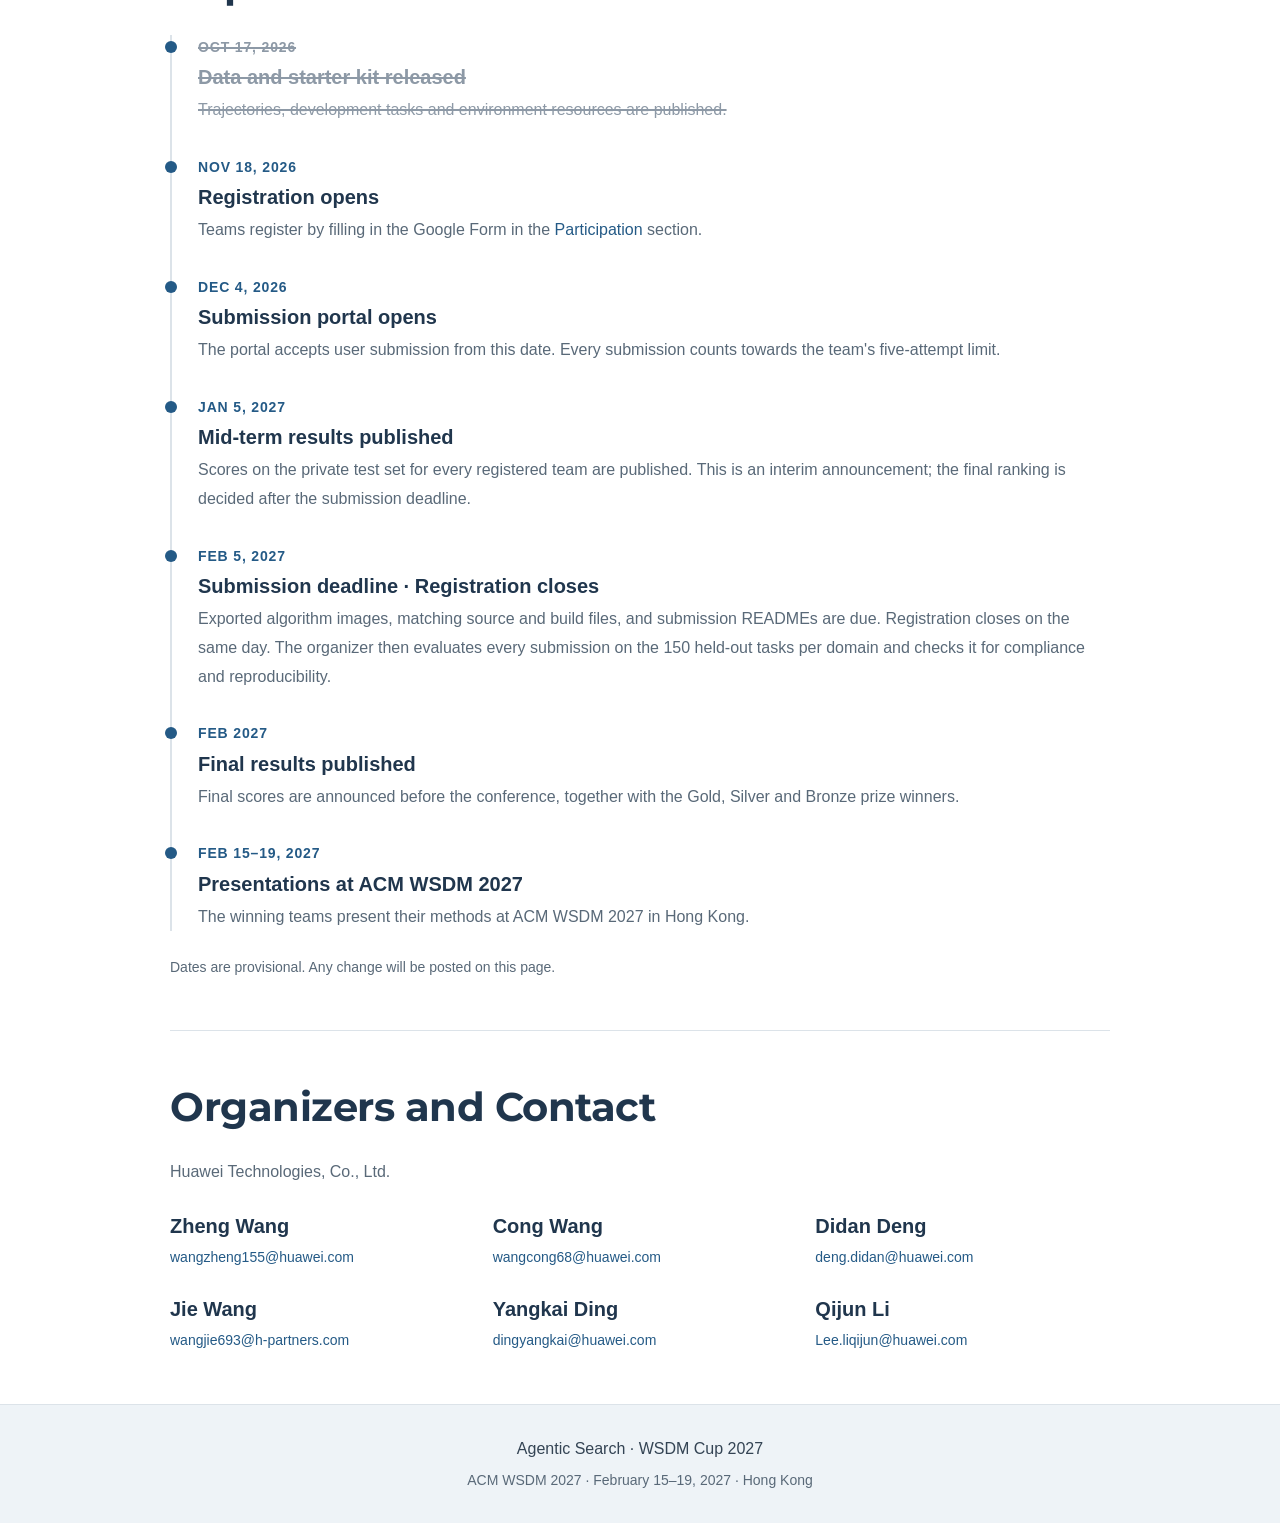
==== commit d7c63585: "update the dataset link and timeline" ====
--- a/agenticsearch/index.html
+++ b/agenticsearch/index.html
@@ -48,15 +48,15 @@
         <div class="pipeline-link" aria-hidden="true"><svg viewBox="0 0 30 20" width="30" height="20" fill="none"><path d="M1 10h18" stroke="#9db6cb" stroke-width="1.6" stroke-dasharray="6 4"/><path d="M19 5l6 5-6 5" stroke="#245a86" stroke-width="2" stroke-linecap="round" stroke-linejoin="round"/></svg></div>
         <div class="pipeline-stage pipeline-stage--focus">
           <span class="stage-flag">Your method</span>
-          <span class="stage-step">Step 2 &middot; retrieve</span>
-          <h4>Retrieve a similar trajectory</h4>
-          <p>Search the historical corpus for the past solution that best matches the current task. This is the only step a submission controls.</p>
+          <span class="stage-step">Step 2 &middot; retrieve and adapt</span>
+          <h4>Retrieve and adapt historical experience</h4>
+          <p>Your method retrieves relevant historical trajectories and may combine, summarize or adapt them into guidance for the current task. This is the only step a submission controls.</p>
         </div>
         <div class="pipeline-link" aria-hidden="true"><svg viewBox="0 0 30 20" width="30" height="20" fill="none"><path d="M1 10h18" stroke="#9db6cb" stroke-width="1.6" stroke-dasharray="6 4"/><path d="M19 5l6 5-6 5" stroke="#245a86" stroke-width="2" stroke-linecap="round" stroke-linejoin="round"/></svg></div>
         <div class="pipeline-stage">
           <span class="stage-step">Step 3</span>
-          <h4>Add it to the prompt</h4>
-          <p>The retrieved trajectory is appended to the current context as guidance before the agent picks its next action.</p>
+          <h4>Add the guidance to the prompt</h4>
+          <p>The official agent adds the guidance returned by your method to its current context before choosing the next action.</p>
         </div>
       </div>
 
@@ -116,7 +116,7 @@
       <p>The released trajectory corpus will also be provided during hidden-test evaluation. Participants may collect or generate additional trajectories for training and local experimentation.</p>
       <p>The development set is a curated selection covering different task types and difficulty levels. The hidden test set is designed to include more challenging tasks and new combinations of difficulties. Participants are encouraged to create additional tasks of varying difficulty to evaluate their methods.</p>
       <p>Trajectories include a task goal, an initial observation, actions, the observations returned after those actions, stored as action/observation pairs.</p>
-      <p><strong>Download trajectories and development tasks:</strong> <a class="dataset-link" href="https://huggingface.co/datasets/agentic-search-review-team/agentic-search-review">huggingface.co/datasets/agentic-search-review-team/agentic-search-review</a></p>
+      <p><strong>Download trajectories and development tasks:</strong> <a class="dataset-link" href="https://huggingface.co/datasets/agentic-search-review-team/agentic-search">huggingface.co/datasets/agentic-search-review-team/agentic-search</a></p>
       <p class="note">The dataset is gated: sign in with a Hugging Face account and request access, which is approved automatically. It ships as <code>data-resources.zip</code> (about 5.6&nbsp;GB) with a matching <code>SHA256SUMS</code>. The <a href="https://github.com/wsdm2027-cup/wsdm2027-cup.github.io/tree/main/starter-kit#2-download-the-data">download steps</a> in the starter kit README cover fetching, verifying and unpacking it.</p>
     </section>
 
@@ -142,24 +142,24 @@
       <div class="registration">
         <div class="registration-text">
           <h3>Registration Form</h3>
-          <p>Register your team before Dec 27, 2026. The form link goes here.</p>
+          <p>Register your team before Feb 5, 2027. The form link goes here.</p>
         </div>
         <span class="registration-tbd">Link TBD</span>
       </div>
 
       <p><strong>Use the organizer-provided model configuration for all comparable runs.</strong> The designated model is Qwen3.5-9B, served by Together through OpenRouter, with temperature 0, reasoning disabled and provider fallback disabled. Keep the supplied model settings, agent prompts, tools and execution limits unchanged; use your own API key only for local access. The organizer runs submissions with the same fixed configuration.</p>
       <ol class="steps">
-        <li><strong>Register.</strong> Submit the registration form above. Registration closes on Dec 27, 2026, the same day as the first-round submission deadline.</li>
+        <li><strong>Register.</strong> Submit the registration form above. Registration closes on Feb 5, 2027, the same day as the submission deadline.</li>
         <li><strong>Install the starter kit and run a baseline.</strong> Follow the <a href="https://github.com/wsdm2027-cup/wsdm2027-cup.github.io/tree/main/starter-kit">installation guide</a> to download the data, build both images and run a baseline. The <a href="https://github.com/wsdm2027-cup/wsdm2027-cup.github.io/tree/main/starter-kit">starter kit</a> provides the runtime and four baselines; download the trajectory corpora, development tasks and environment resources separately. One command starts the official and algorithm containers together. The starter runtime defaults to 300 seconds per task, 50 actions and 50 model calls. Methods may combine multiple references; the retrieval baselines use one by default.</li>
         <li><strong>Implement your method with a Docker image.</strong> Write your method in <code>algorithms/methods/</code>, rebuild your algorithm image (<a href="https://github.com/wsdm2027-cup/wsdm2027-cup.github.io/tree/main/starter-kit/docker">docker/</a>), and evaluate it on the development tasks. The algorithm runs on CPU, with model files prepared in the image for offline use.</li>
-        <li><strong>Export the image and submit it.</strong> Submit the exported algorithm image (<code>algorithm-image.tar</code>), matching source code and Docker build files. Include a README with the image tag, method path (such as <code>algorithms/methods/my_method.py</code>) and any additional model details. See the <a href="https://github.com/wsdm2027-cup/wsdm2027-cup.github.io/tree/main/starter-kit#5-submit-your-method">submission checklist</a>. Do not submit API keys or benchmark data. The first-round deadline is Dec 27, 2026; the 15 advancing teams resubmit for the second round by Feb 5, 2027.</li>
+        <li><strong>Export the image and submit it.</strong> Submit the exported algorithm image (<code>algorithm-image.tar</code>), matching source code and Docker build files. Include a README with the image tag, method path (such as <code>algorithms/methods/my_method.py</code>) and any additional model details. See the <a href="https://github.com/wsdm2027-cup/wsdm2027-cup.github.io/tree/main/starter-kit#5-submit-your-method">submission checklist</a>. Do not submit API keys or benchmark data. The submission deadline is Feb 5, 2027; interim scores are published on Jan 5, 2027.</li>
       </ol>
 
       <div class="limit">
         <h3>Submission limit</h3>
-        <p>Each team has <strong>5 submission attempts in total for the whole competition</strong>. The limit covers both the first round and the second round; advancing to the second round does not reset it.</p>
-      </div>
-      <ul class="resources"><li><strong>Code and installation guide:</strong> <a href="https://github.com/wsdm2027-cup/wsdm2027-cup.github.io/tree/main/starter-kit">GitHub starter kit</a></li><li><strong>Data:</strong> <a href="https://huggingface.co/datasets/agentic-search-review-team/agentic-search-review">Hugging Face dataset</a></li><li><strong>Submission portal:</strong> <span class="pending">opens Nov 30, 2026 &middot; link TBD</span></li><li><strong>Questions and discussion:</strong> <a href="https://github.com/wsdm2027-cup/wsdm2027-cup.github.io/issues">open an issue on GitHub</a></li></ul>
+        <p>Each team has <strong>5 submission attempts in total for the whole competition</strong>. The limit runs from the portal opening on Dec 4, 2026 to the final deadline and is never reset.</p>
+      </div>
+      <ul class="resources"><li><strong>Code and installation guide:</strong> <a href="https://github.com/wsdm2027-cup/wsdm2027-cup.github.io/tree/main/starter-kit">GitHub starter kit</a></li><li><strong>Data:</strong> <a href="https://huggingface.co/datasets/agentic-search-review-team/agentic-search">Hugging Face dataset</a></li><li><strong>Submission portal:</strong> <span class="pending">opens Dec 4, 2026 &middot; link TBD</span></li><li><strong>Questions and discussion:</strong> <a href="https://github.com/wsdm2027-cup/wsdm2027-cup.github.io/issues">open an issue on GitHub</a></li></ul>
     </section>
 
     <section id="dates">
@@ -176,28 +176,23 @@
           <p>Teams register by filling in the Google Form in the <a href="#participation">Participation</a> section.</p>
         </li>
         <li>
-          <span class="timeline-date">Nov 30, 2026</span>
+          <span class="timeline-date">Dec 4, 2026</span>
           <h3>Submission portal opens</h3>
           <p>The portal accepts user submission from this date. Every submission counts towards the team's five-attempt limit.</p>
         </li>
         <li>
-          <span class="timeline-date">Dec 27, 2026</span>
-          <h3>First-round submission deadline &middot; Registration closes</h3>
-          <p>Exported algorithm images, matching source and build files, and submission READMEs for the first round are due. Registration closes on the same day and no new teams are accepted afterwards.</p>
-        </li>
-        <li>
           <span class="timeline-date">Jan 5, 2027</span>
-          <h3>First-round results published</h3>
-          <p>Scores for the first round are published. The top 15 teams advance to the second round.</p>
+          <h3>Mid-term results published</h3>
+          <p>Scores on the private test set for every registered team are published. This is an interim announcement; the final ranking is decided after the submission deadline.</p>
         </li>
         <li>
           <span class="timeline-date">Feb 5, 2027</span>
-          <h3>Second-round submission deadline</h3>
-          <p>Advancing teams submit their final algorithm images and system descriptions. The organizer then runs the 150 held-out tasks per domain and checks each submission for compliance and reproducibility.</p>
+          <h3>Submission deadline &middot; Registration closes</h3>
+          <p>Exported algorithm images, matching source and build files, and submission READMEs are due. Registration closes on the same day. The organizer then evaluates every submission on the 150 held-out tasks per domain and checks it for compliance and reproducibility.</p>
         </li>
         <li>
           <span class="timeline-date">Feb 2027</span>
-          <h3>Second-round results published</h3>
+          <h3>Final results published</h3>
           <p>Final scores are announced before the conference, together with the Gold, Silver and Bronze prize winners.</p>
         </li>
         <li>
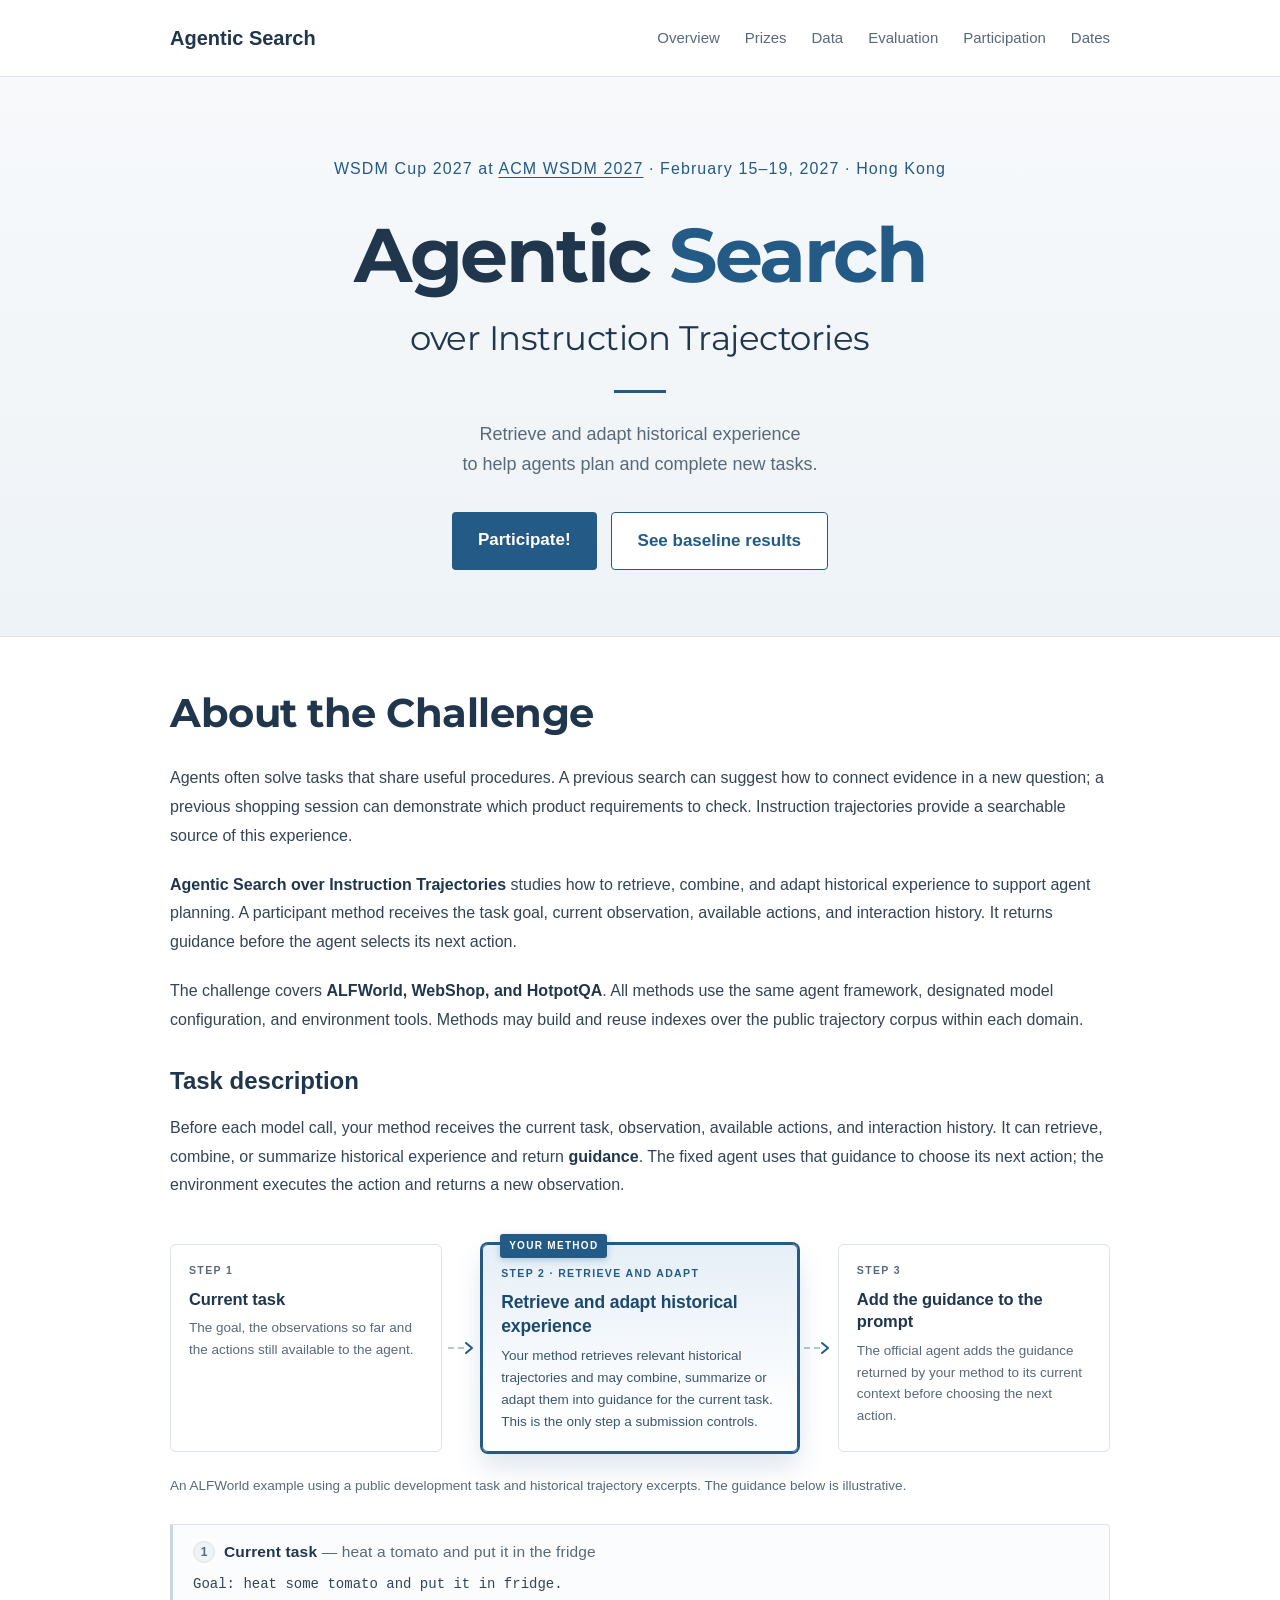
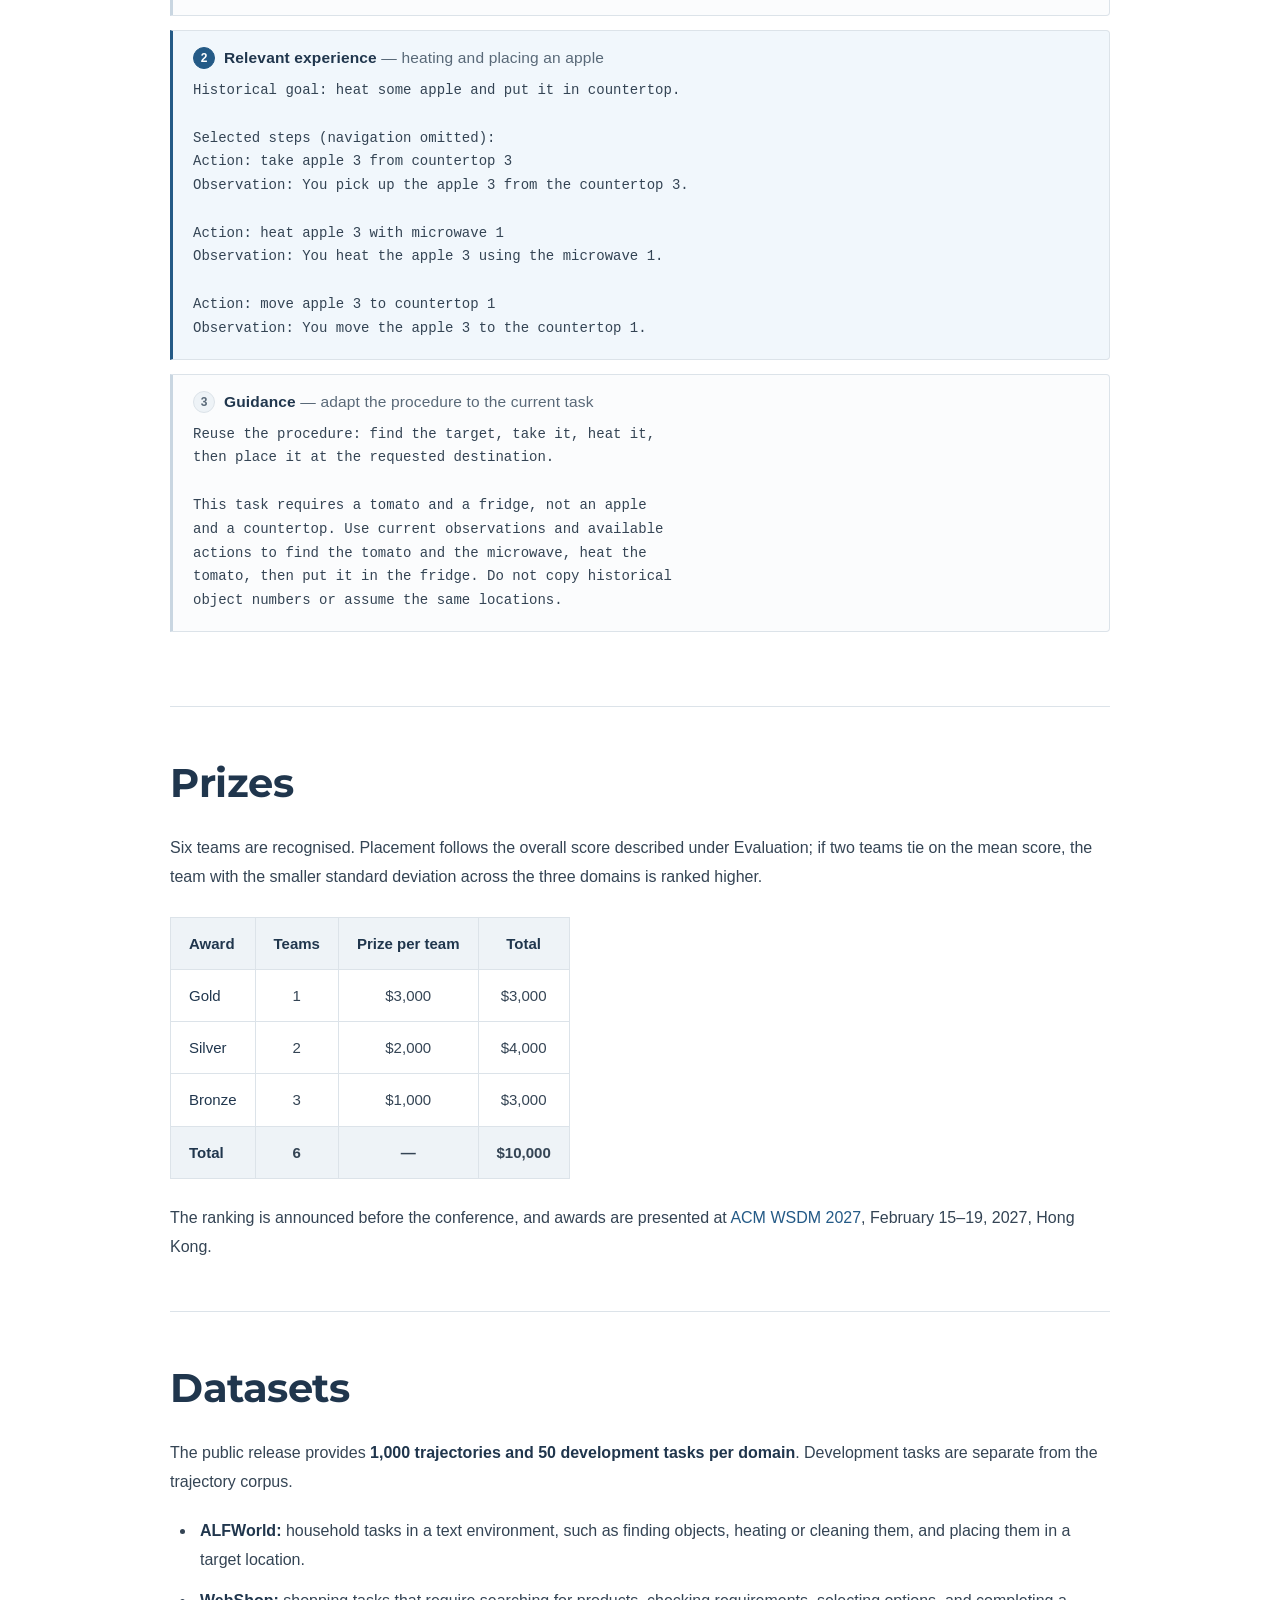
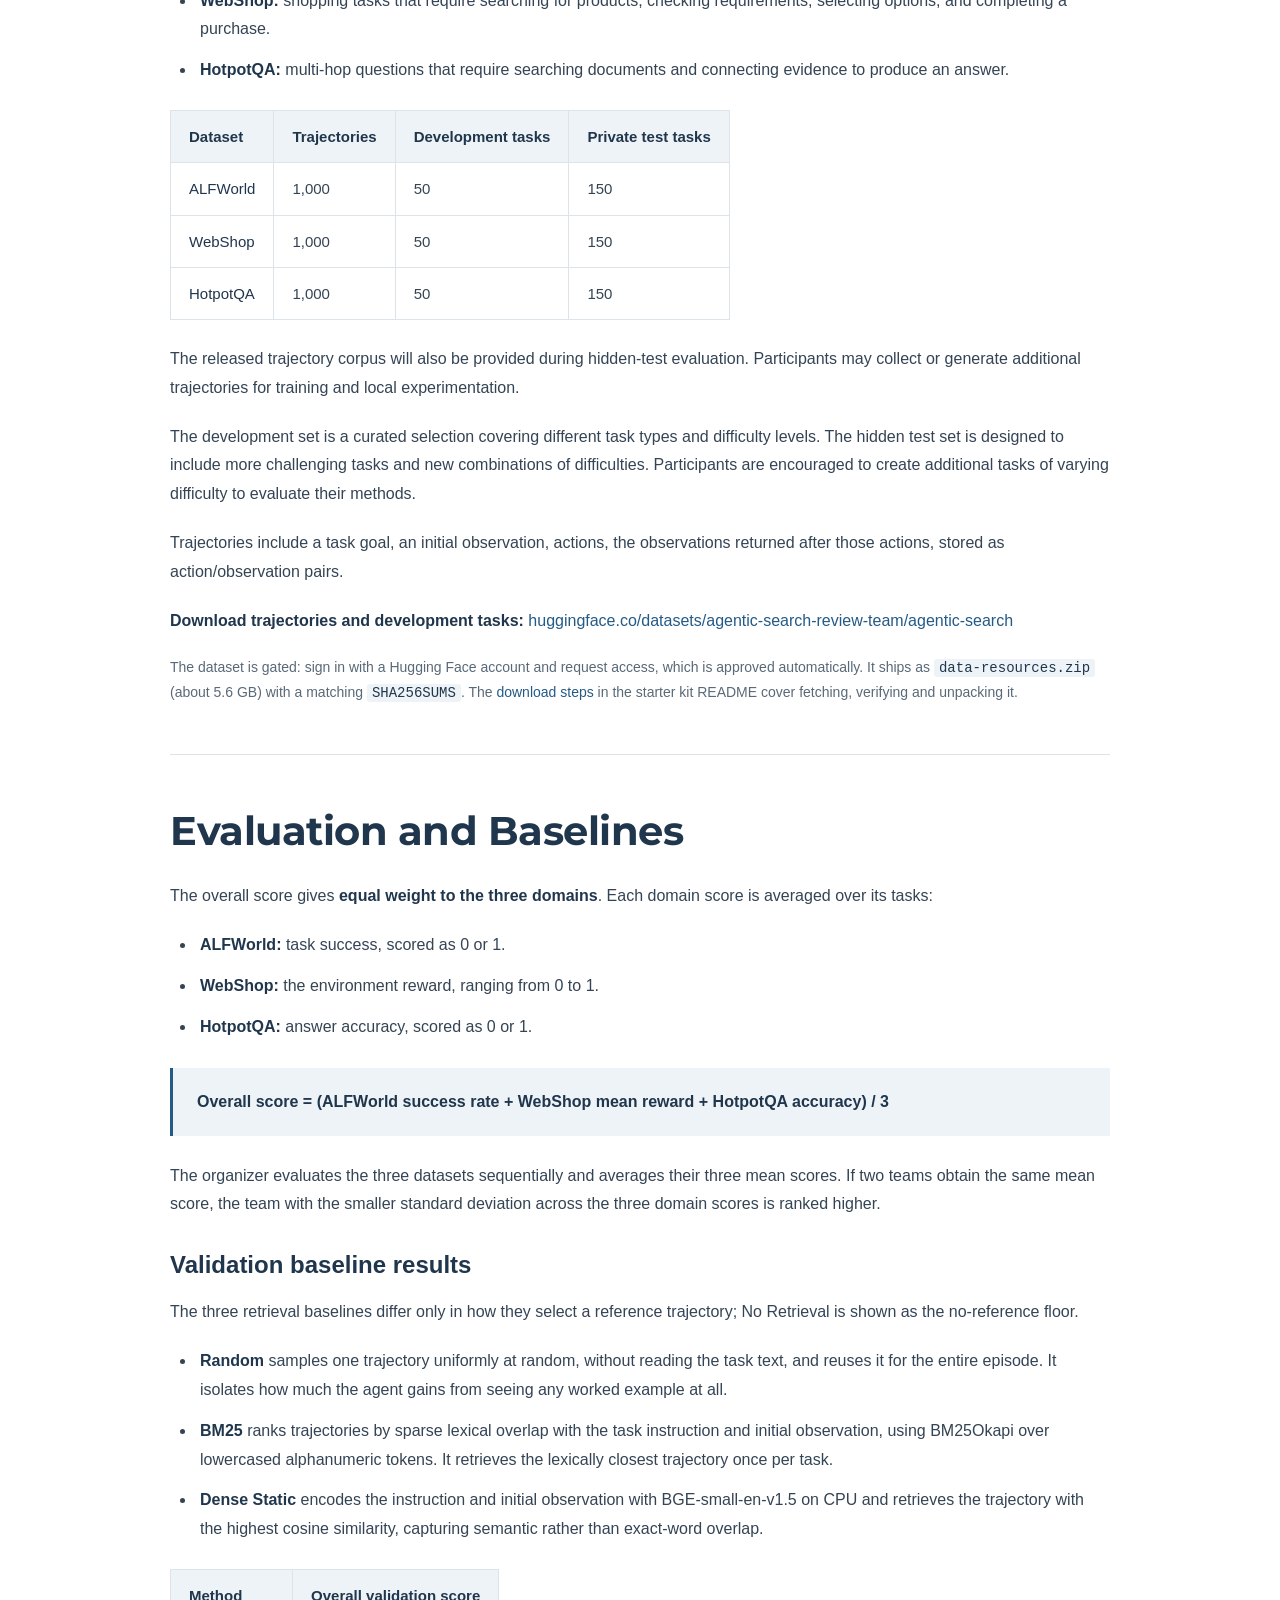
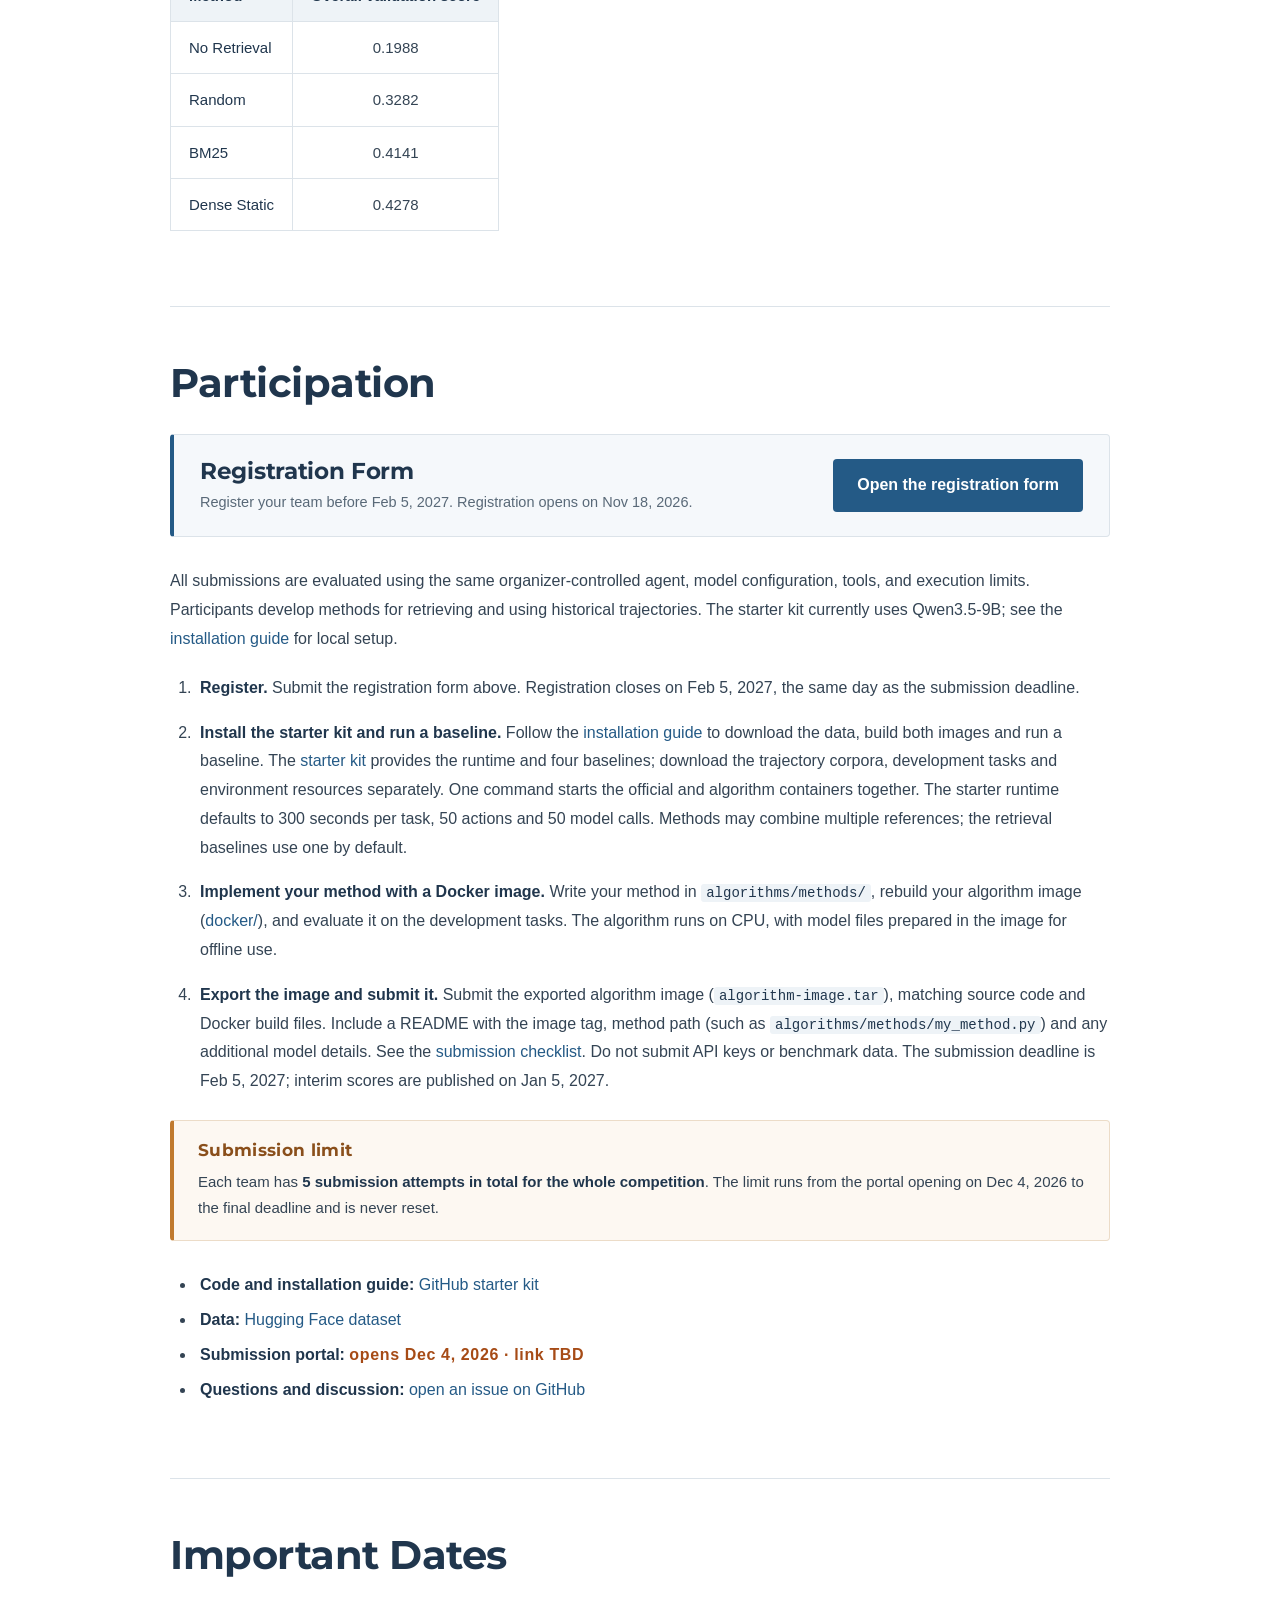
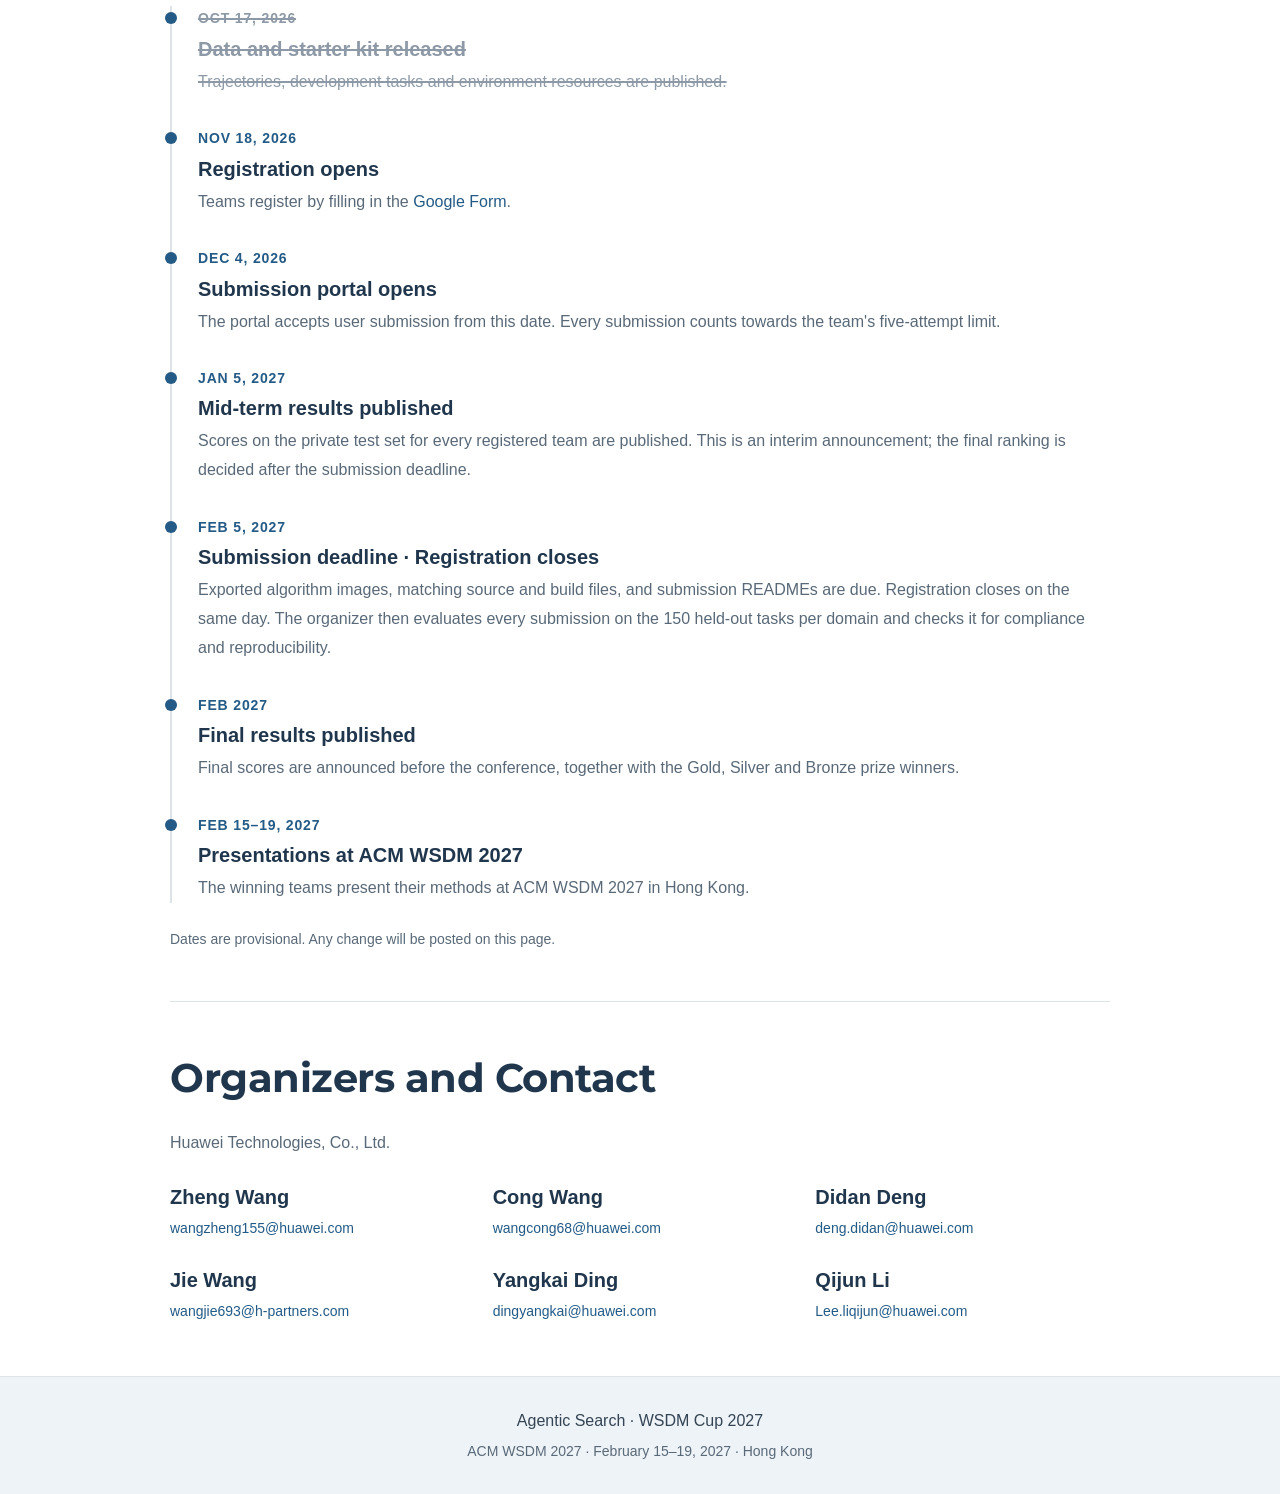
==== commit e5077717: "sync updates" ====
--- a/agenticsearch/index.html
+++ b/agenticsearch/index.html
@@ -142,12 +142,12 @@
       <div class="registration">
         <div class="registration-text">
           <h3>Registration Form</h3>
-          <p>Register your team before Feb 5, 2027. The form link goes here.</p>
-        </div>
-        <span class="registration-tbd">Link TBD</span>
-      </div>
-
-      <p><strong>Use the organizer-provided model configuration for all comparable runs.</strong> The designated model is Qwen3.5-9B, served by Together through OpenRouter, with temperature 0, reasoning disabled and provider fallback disabled. Keep the supplied model settings, agent prompts, tools and execution limits unchanged; use your own API key only for local access. The organizer runs submissions with the same fixed configuration.</p>
+          <p>Register your team before Feb 5, 2027. Registration opens on Nov 18, 2026.</p>
+        </div>
+        <a class="button" href="https://docs.google.com/forms/d/e/1FAIpQLSddTIzBP3PdGSzp6jAiMErPn8EvGdzsxvKf4Ra8H5TgE26DmA/viewform?pli=1" target="_blank" rel="noopener">Open the registration form</a>
+      </div>
+
+      <p>All submissions are evaluated using the same organizer-controlled agent, model configuration, tools, and execution limits. Participants develop methods for retrieving and using historical trajectories. The starter kit currently uses Qwen3.5-9B; see the <a href="https://github.com/wsdm2027-cup/wsdm2027-cup.github.io/tree/main/starter-kit">installation guide</a> for local setup.</p>
       <ol class="steps">
         <li><strong>Register.</strong> Submit the registration form above. Registration closes on Feb 5, 2027, the same day as the submission deadline.</li>
         <li><strong>Install the starter kit and run a baseline.</strong> Follow the <a href="https://github.com/wsdm2027-cup/wsdm2027-cup.github.io/tree/main/starter-kit">installation guide</a> to download the data, build both images and run a baseline. The <a href="https://github.com/wsdm2027-cup/wsdm2027-cup.github.io/tree/main/starter-kit">starter kit</a> provides the runtime and four baselines; download the trajectory corpora, development tasks and environment resources separately. One command starts the official and algorithm containers together. The starter runtime defaults to 300 seconds per task, 50 actions and 50 model calls. Methods may combine multiple references; the retrieval baselines use one by default.</li>
@@ -173,7 +173,7 @@
         <li>
           <span class="timeline-date">Nov 18, 2026</span>
           <h3>Registration opens</h3>
-          <p>Teams register by filling in the Google Form in the <a href="#participation">Participation</a> section.</p>
+          <p>Teams register by filling in the <a href="https://docs.google.com/forms/d/e/1FAIpQLSddTIzBP3PdGSzp6jAiMErPn8EvGdzsxvKf4Ra8H5TgE26DmA/viewform?pli=1" target="_blank" rel="noopener">Google Form</a>.</p>
         </li>
         <li>
           <span class="timeline-date">Dec 4, 2026</span>
--- a/agenticsearch/styles.css
+++ b/agenticsearch/styles.css
@@ -84,6 +84,7 @@
 .registration{display:flex;align-items:center;justify-content:space-between;gap:24px;flex-wrap:wrap;background:#f5f8fb;border:1px solid var(--line);border-left:4px solid var(--blue);border-radius:4px;padding:22px 26px;margin:0 0 30px}
 .registration-text h3{font-family:Montserrat,Arial,sans-serif;font-size:23px;letter-spacing:-.3px;margin:0 0 4px;color:var(--ink)}
 .registration-text p{margin:0;font-size:14.5px;line-height:1.6;color:var(--muted)}
+.registration .button{font-size:16px;padding:12px 24px;white-space:nowrap}
 .registration-tbd{display:inline-block;border:1px dashed #c3d2de;border-radius:4px;padding:12px 26px;font-size:15px;font-weight:700;letter-spacing:.04em;color:#a64b16;background:#fff}
 .limit{background:#fdf8f2;border:1px solid #ecdcc8;border-left:4px solid #c07a2f;border-radius:4px;padding:18px 24px 20px;margin:0 0 30px}
 .limit h3{font-family:Montserrat,Arial,sans-serif;font-size:17px;letter-spacing:.02em;margin:0 0 8px;color:#8a4f1b}
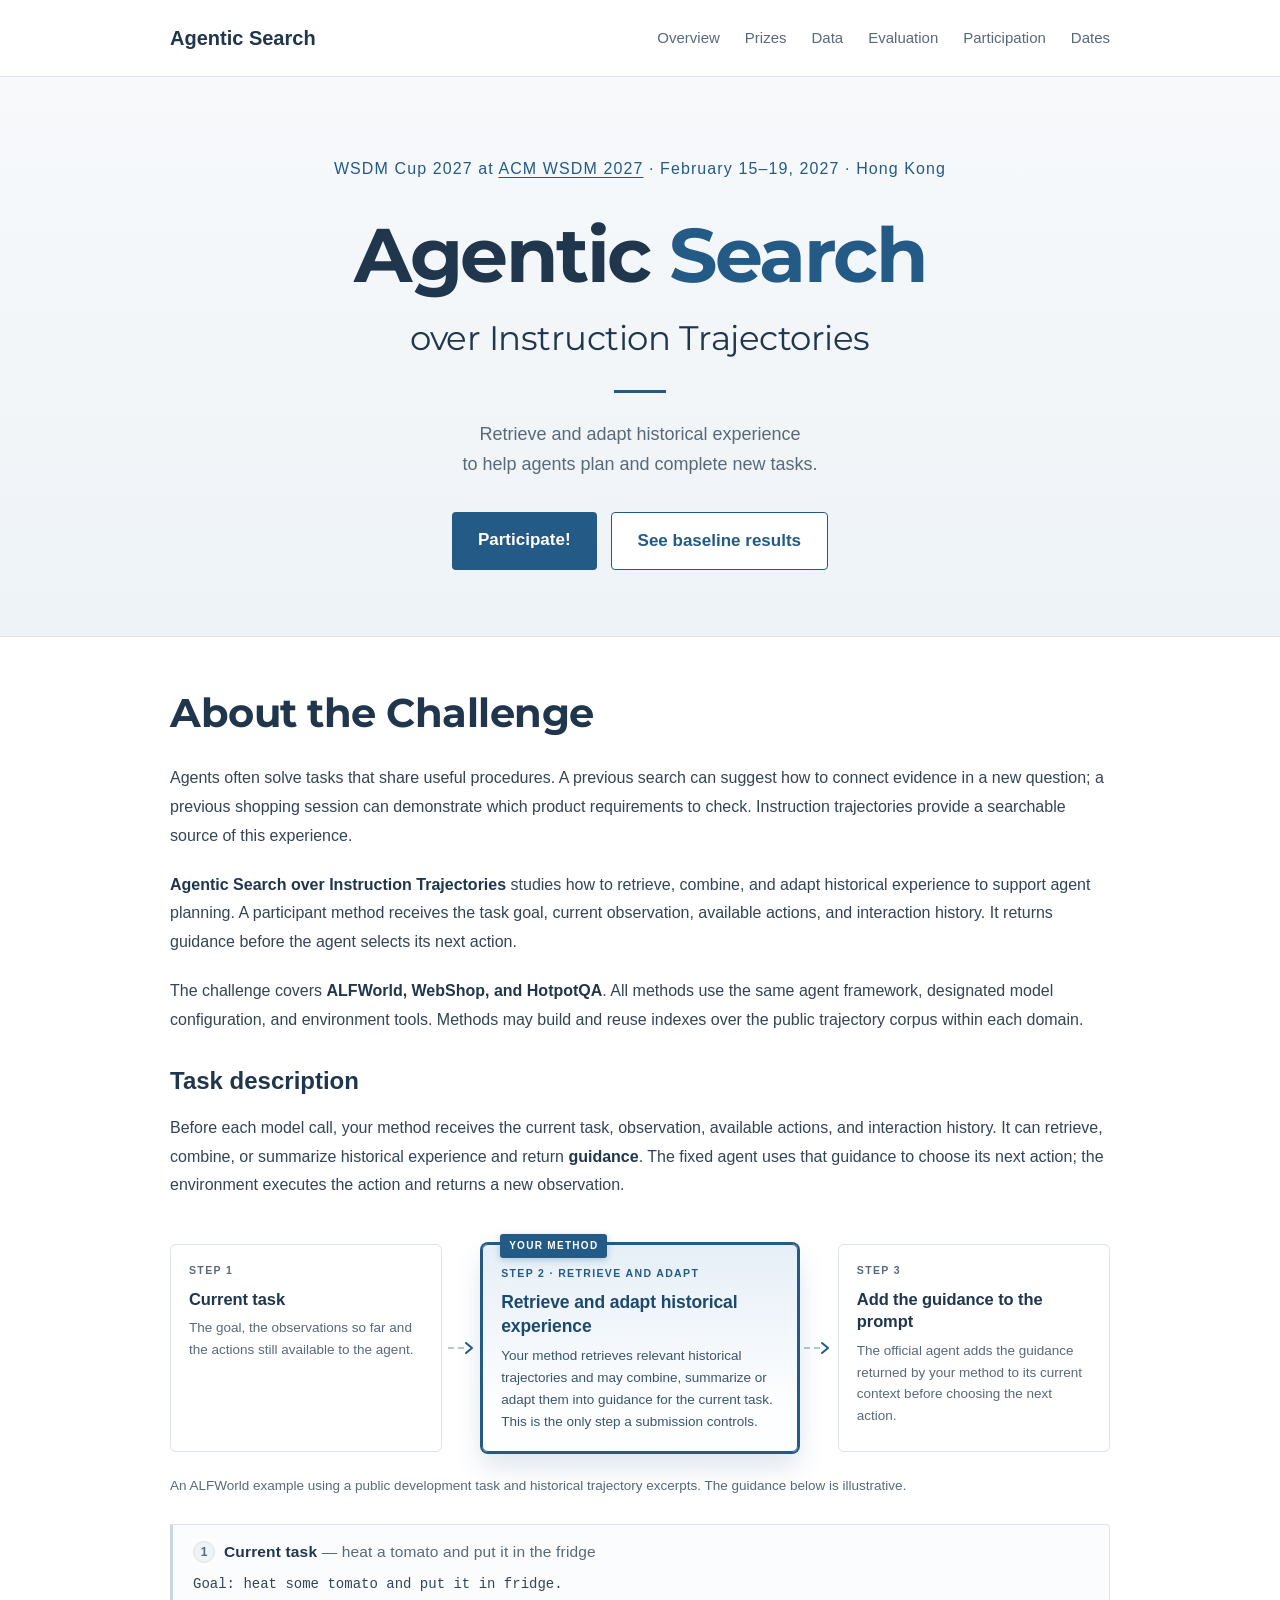
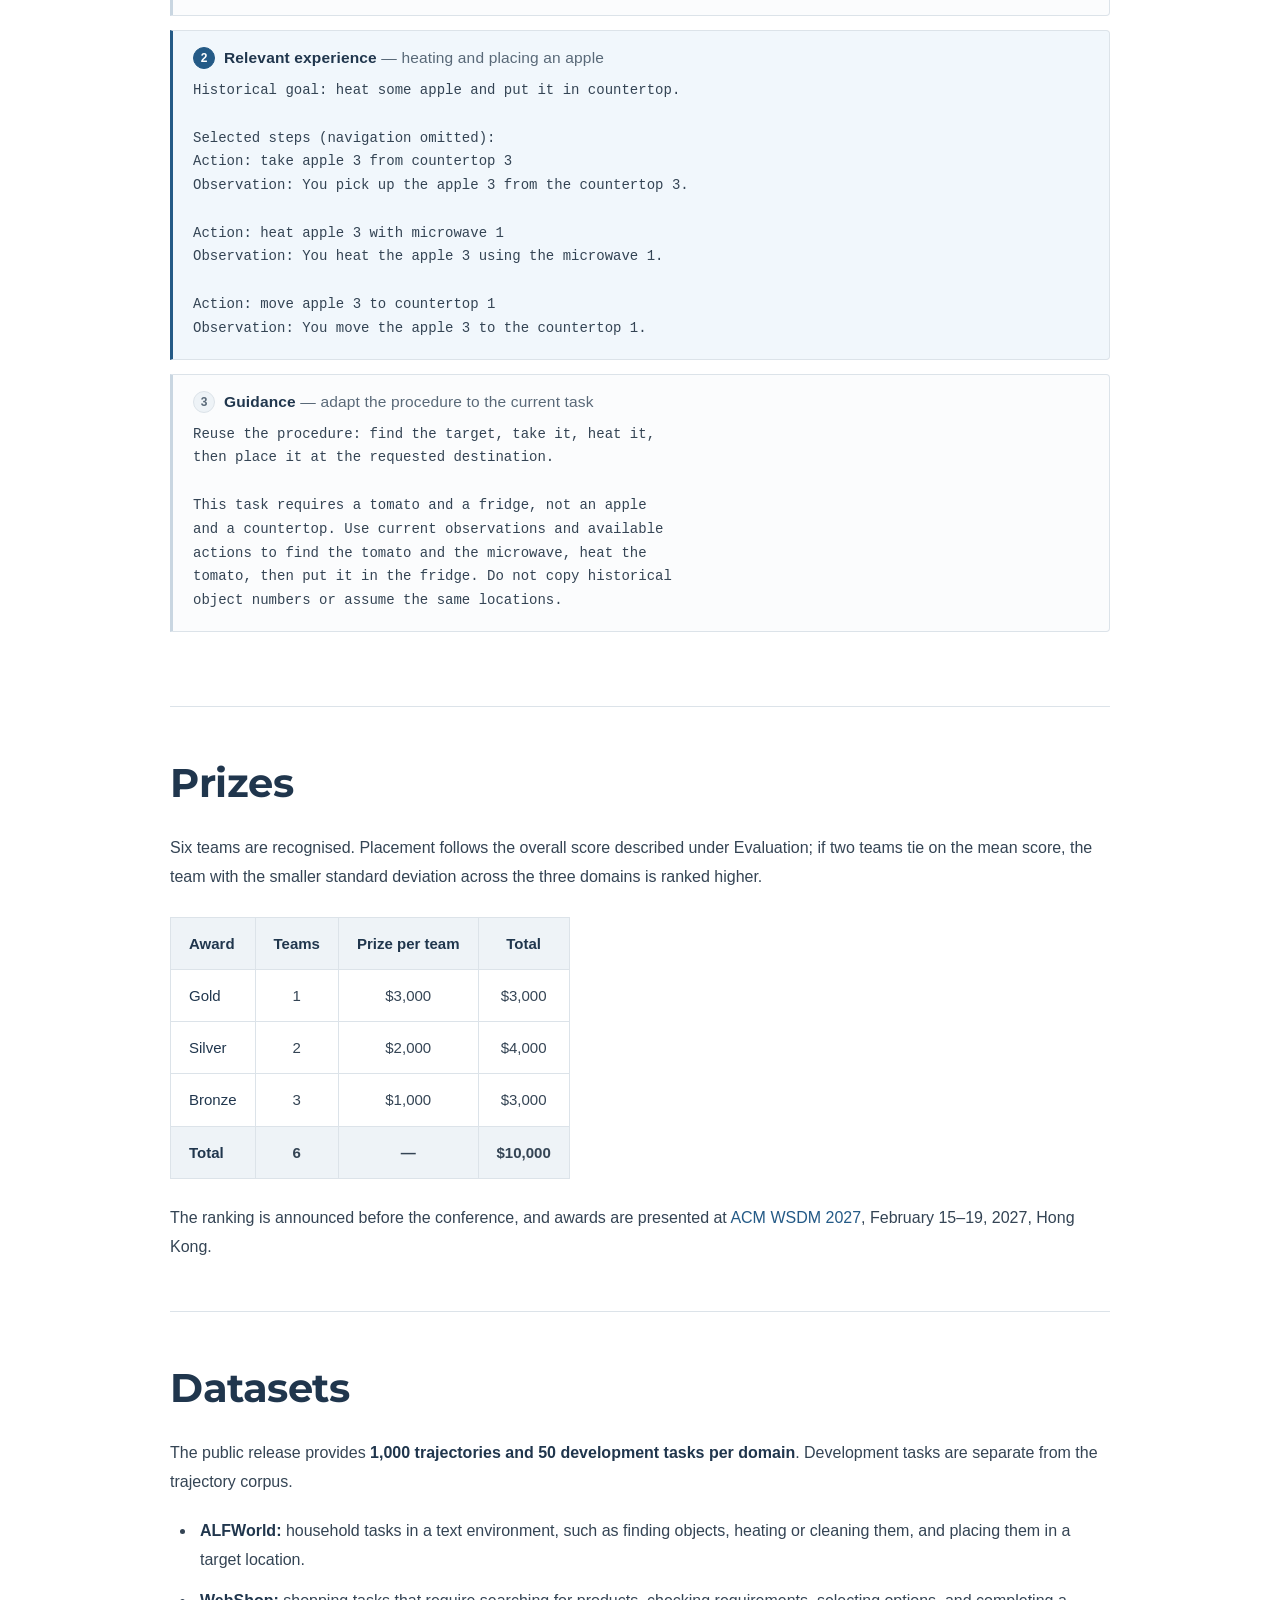
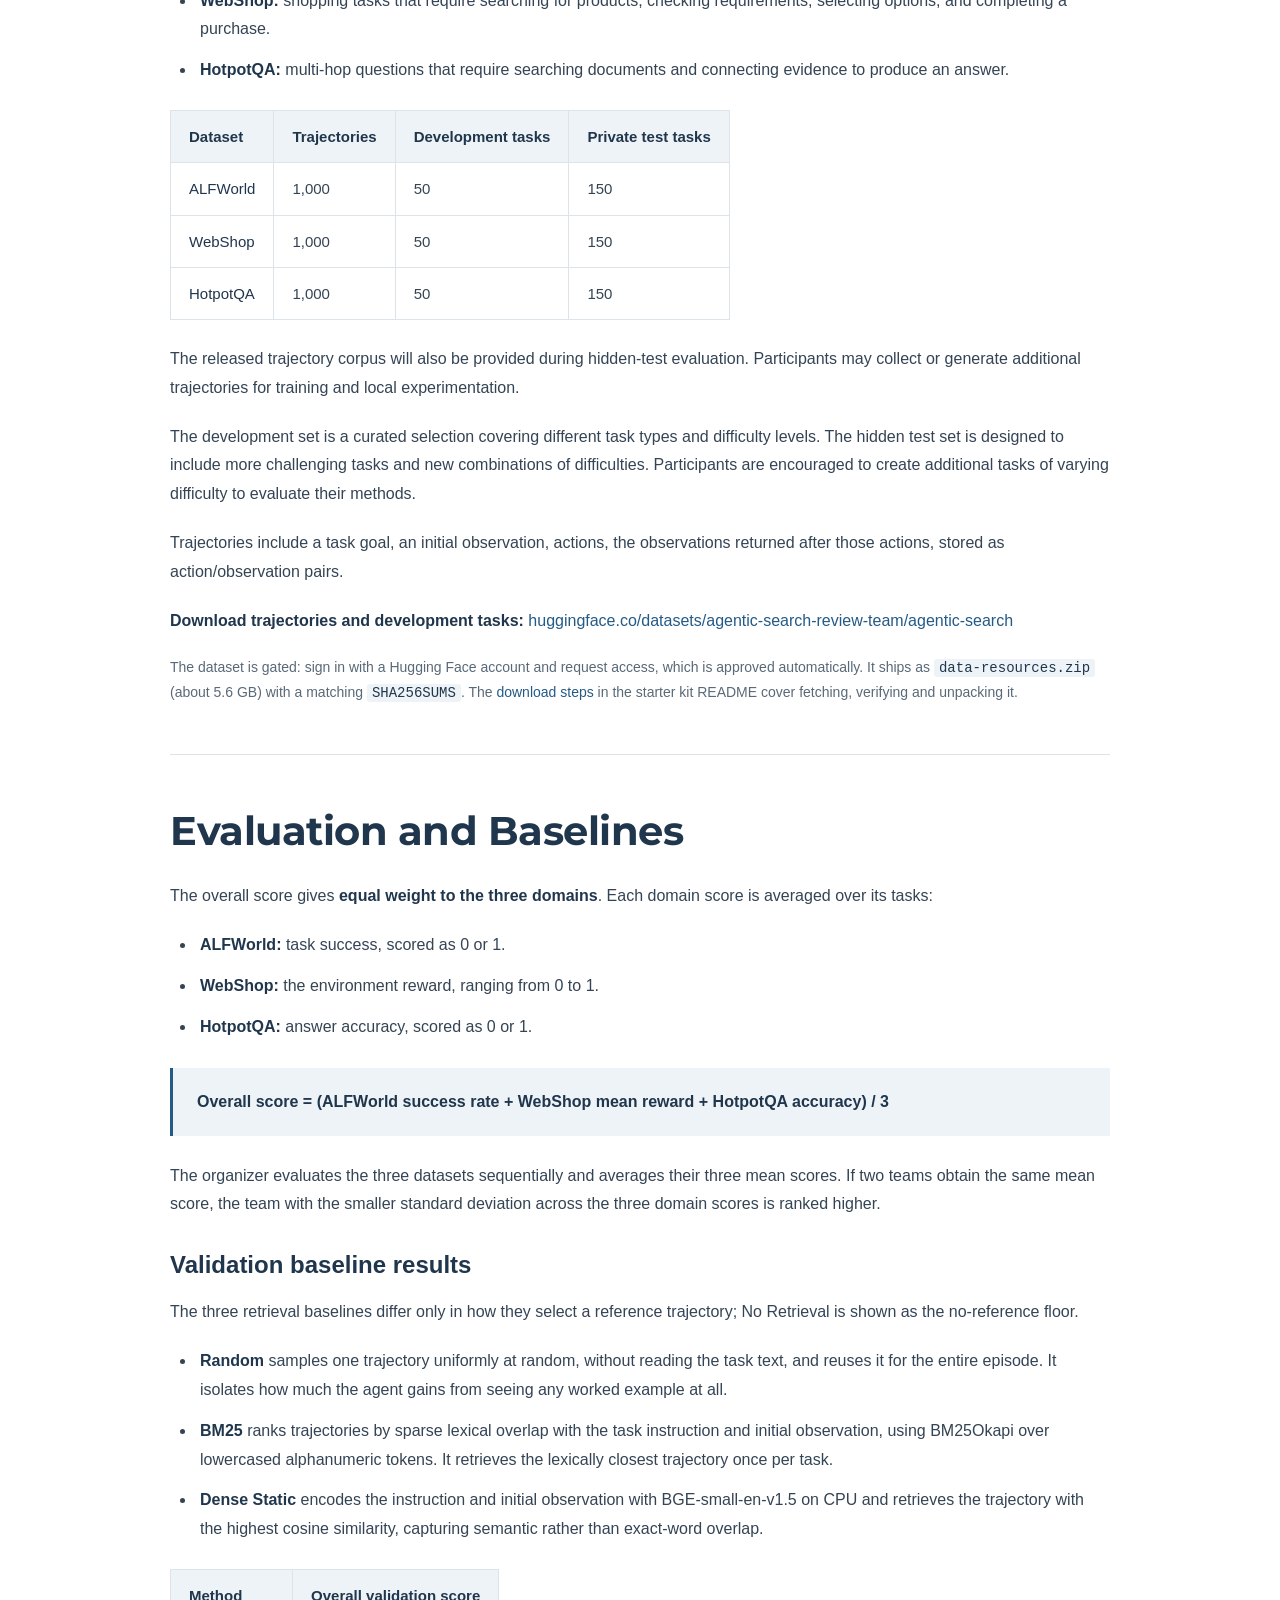
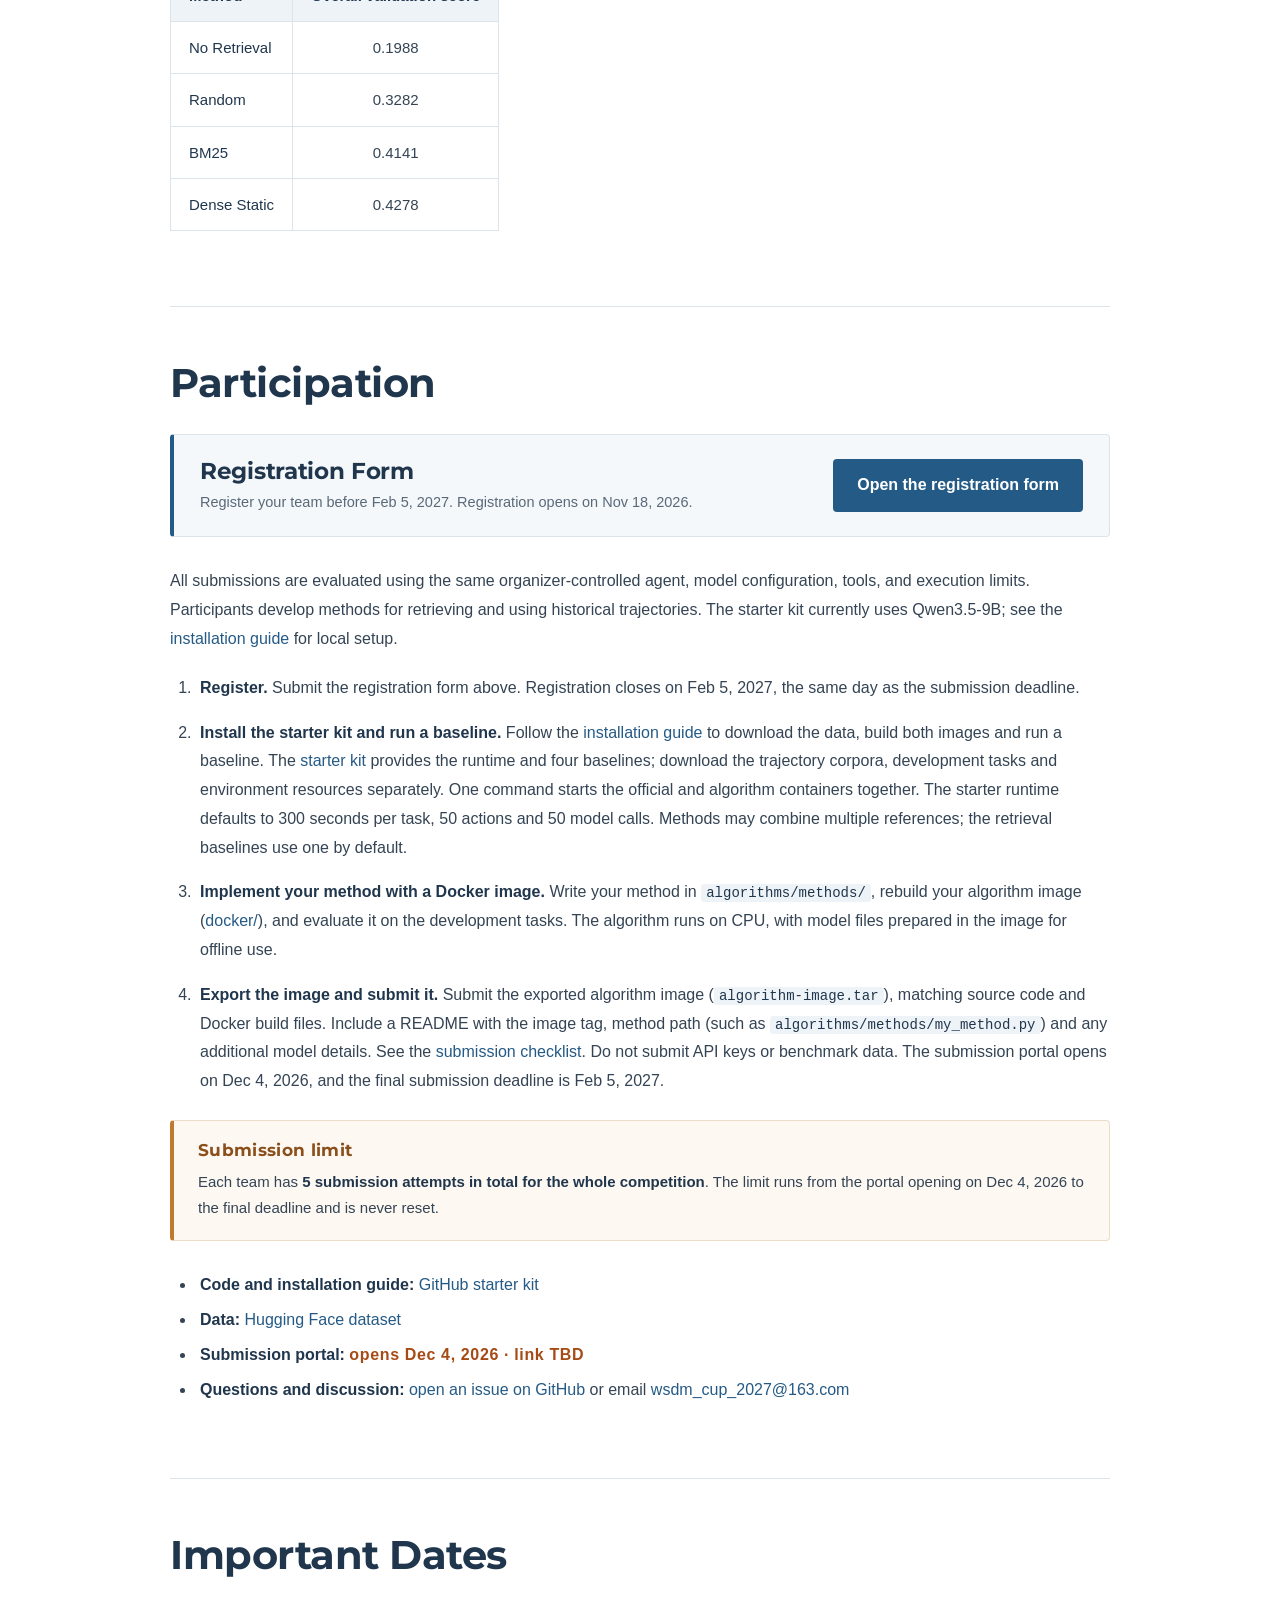
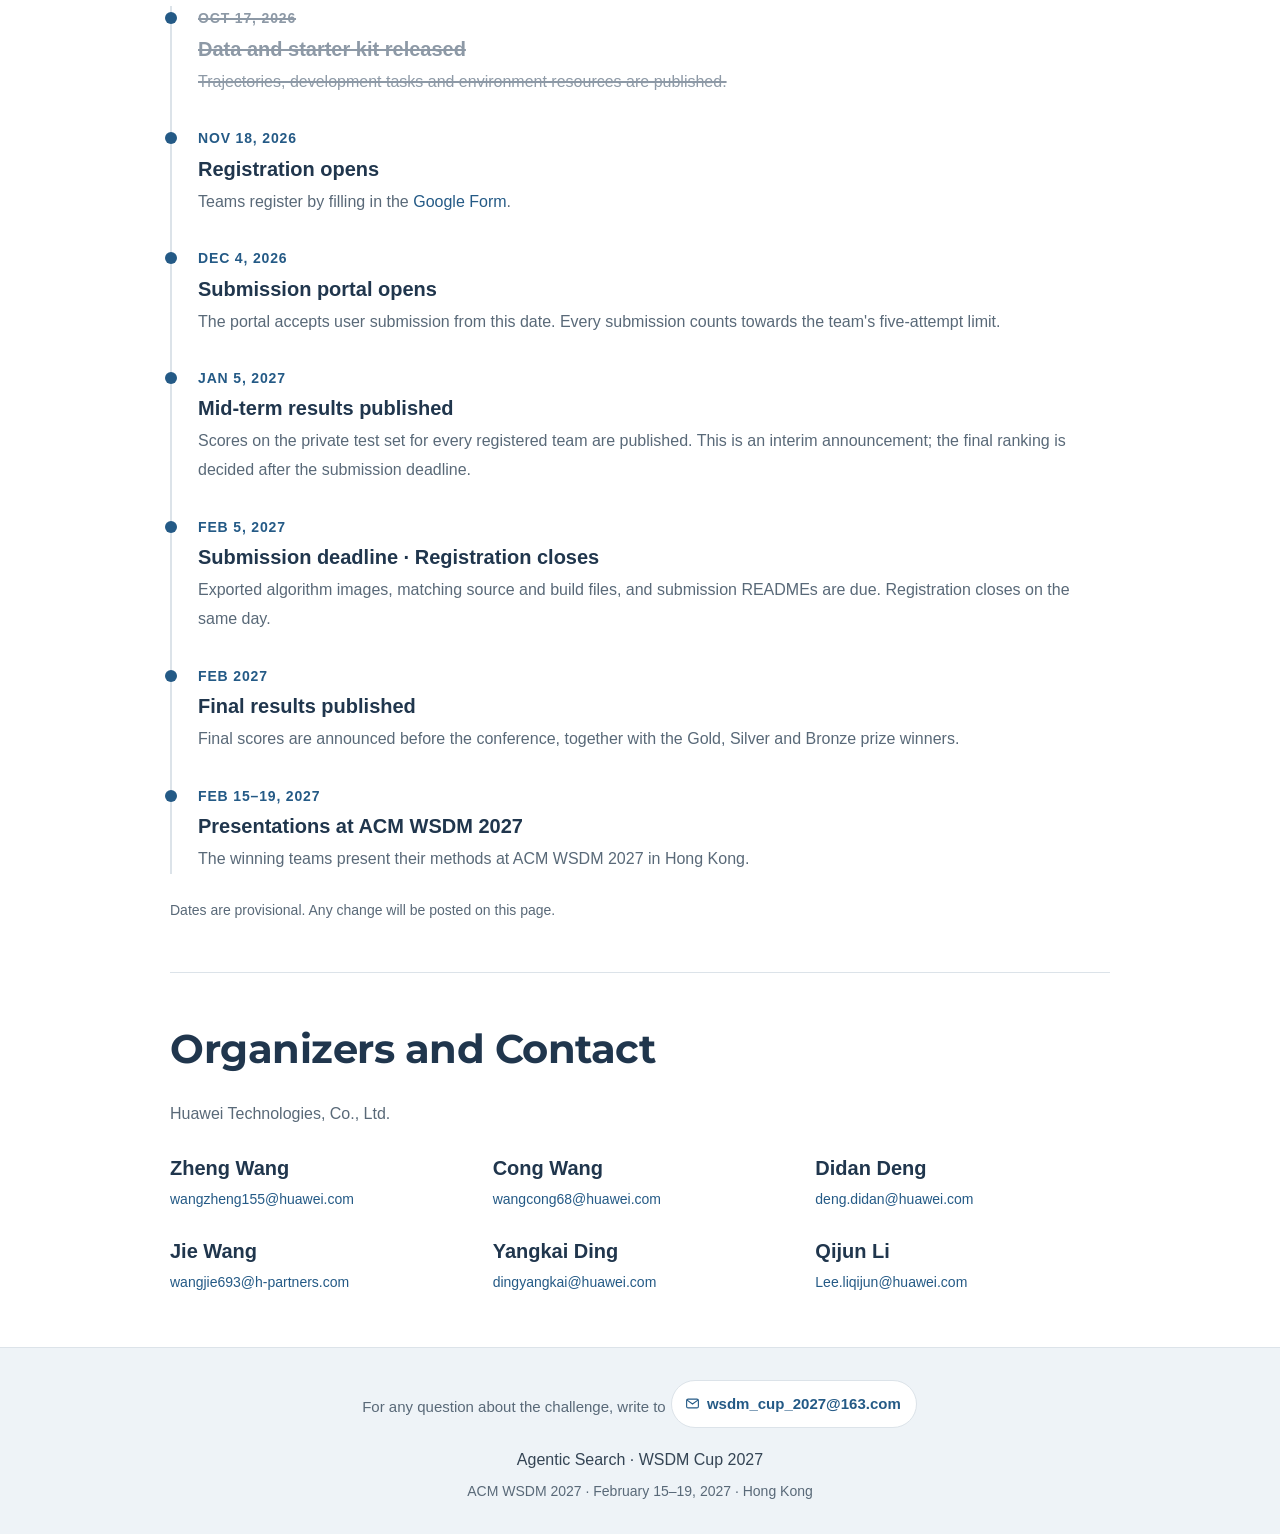
==== commit f3ddffad: "updates for deployment" ====
--- a/agenticsearch/index.html
+++ b/agenticsearch/index.html
@@ -6,7 +6,7 @@
   <meta name="description" content="Agentic Search over Instruction Trajectories — a WSDM Cup 2027 challenge at ACM WSDM 2027, February 15–19, Hong Kong.">
   <meta name="theme-color" content="#eef3f7">
   <title>Agentic Search · WSDM Cup 2027</title>
-  <link rel="stylesheet" href="styles.css?v=3">
+  <link rel="stylesheet" href="styles.css?v=4">
   <script src="site.js" defer></script>
 </head>
 <body id="page-top">
@@ -152,14 +152,14 @@
         <li><strong>Register.</strong> Submit the registration form above. Registration closes on Feb 5, 2027, the same day as the submission deadline.</li>
         <li><strong>Install the starter kit and run a baseline.</strong> Follow the <a href="https://github.com/wsdm2027-cup/wsdm2027-cup.github.io/tree/main/starter-kit">installation guide</a> to download the data, build both images and run a baseline. The <a href="https://github.com/wsdm2027-cup/wsdm2027-cup.github.io/tree/main/starter-kit">starter kit</a> provides the runtime and four baselines; download the trajectory corpora, development tasks and environment resources separately. One command starts the official and algorithm containers together. The starter runtime defaults to 300 seconds per task, 50 actions and 50 model calls. Methods may combine multiple references; the retrieval baselines use one by default.</li>
         <li><strong>Implement your method with a Docker image.</strong> Write your method in <code>algorithms/methods/</code>, rebuild your algorithm image (<a href="https://github.com/wsdm2027-cup/wsdm2027-cup.github.io/tree/main/starter-kit/docker">docker/</a>), and evaluate it on the development tasks. The algorithm runs on CPU, with model files prepared in the image for offline use.</li>
-        <li><strong>Export the image and submit it.</strong> Submit the exported algorithm image (<code>algorithm-image.tar</code>), matching source code and Docker build files. Include a README with the image tag, method path (such as <code>algorithms/methods/my_method.py</code>) and any additional model details. See the <a href="https://github.com/wsdm2027-cup/wsdm2027-cup.github.io/tree/main/starter-kit#5-submit-your-method">submission checklist</a>. Do not submit API keys or benchmark data. The submission deadline is Feb 5, 2027; interim scores are published on Jan 5, 2027.</li>
+        <li><strong>Export the image and submit it.</strong> Submit the exported algorithm image (<code>algorithm-image.tar</code>), matching source code and Docker build files. Include a README with the image tag, method path (such as <code>algorithms/methods/my_method.py</code>) and any additional model details. See the <a href="https://github.com/wsdm2027-cup/wsdm2027-cup.github.io/tree/main/starter-kit#5-submit-your-method">submission checklist</a>. Do not submit API keys or benchmark data. The submission portal opens on Dec 4, 2026, and the final submission deadline is Feb 5, 2027.</li>
       </ol>
 
       <div class="limit">
         <h3>Submission limit</h3>
         <p>Each team has <strong>5 submission attempts in total for the whole competition</strong>. The limit runs from the portal opening on Dec 4, 2026 to the final deadline and is never reset.</p>
       </div>
-      <ul class="resources"><li><strong>Code and installation guide:</strong> <a href="https://github.com/wsdm2027-cup/wsdm2027-cup.github.io/tree/main/starter-kit">GitHub starter kit</a></li><li><strong>Data:</strong> <a href="https://huggingface.co/datasets/agentic-search-review-team/agentic-search">Hugging Face dataset</a></li><li><strong>Submission portal:</strong> <span class="pending">opens Dec 4, 2026 &middot; link TBD</span></li><li><strong>Questions and discussion:</strong> <a href="https://github.com/wsdm2027-cup/wsdm2027-cup.github.io/issues">open an issue on GitHub</a></li></ul>
+      <ul class="resources"><li><strong>Code and installation guide:</strong> <a href="https://github.com/wsdm2027-cup/wsdm2027-cup.github.io/tree/main/starter-kit">GitHub starter kit</a></li><li><strong>Data:</strong> <a href="https://huggingface.co/datasets/agentic-search-review-team/agentic-search">Hugging Face dataset</a></li><li><strong>Submission portal:</strong> <span class="pending">opens Dec 4, 2026 &middot; link TBD</span></li><li><strong>Questions and discussion:</strong> <a href="https://github.com/wsdm2027-cup/wsdm2027-cup.github.io/issues">open an issue on GitHub</a> or email <a href="mailto:wsdm_cup_2027@163.com">wsdm_cup_2027@163.com</a></li></ul>
     </section>
 
     <section id="dates">
@@ -188,7 +188,7 @@
         <li>
           <span class="timeline-date">Feb 5, 2027</span>
           <h3>Submission deadline &middot; Registration closes</h3>
-          <p>Exported algorithm images, matching source and build files, and submission READMEs are due. Registration closes on the same day. The organizer then evaluates every submission on the 150 held-out tasks per domain and checks it for compliance and reproducibility.</p>
+          <p>Exported algorithm images, matching source and build files, and submission READMEs are due. Registration closes on the same day.</p>
         </li>
         <li>
           <span class="timeline-date">Feb 2027</span>
@@ -217,6 +217,12 @@
       </ul>
     </section>
   </main>
-  <footer><div class="container"><p>Agentic Search · WSDM Cup 2027</p><p class="note">ACM WSDM 2027 · February 15&ndash;19, 2027 · Hong Kong</p></div></footer>
+  <footer>
+    <div class="container">
+      <p class="footer-contact">For any question about the challenge, write to <a href="mailto:wsdm_cup_2027@163.com"><svg aria-hidden="true" viewBox="0 0 24 24"><rect x="2.6" y="5" width="18.8" height="14" rx="2.4"/><path d="M3.4 6.6 12 12.9l8.6-6.3"/></svg>wsdm_cup_2027@163.com</a></p>
+      <p>Agentic Search · WSDM Cup 2027</p>
+      <p class="note">ACM WSDM 2027 · February 15&ndash;19, 2027 · Hong Kong</p>
+    </div>
+  </footer>
 </body>
 </html>
--- a/agenticsearch/styles.css
+++ b/agenticsearch/styles.css
@@ -107,9 +107,13 @@
 .organizer-list a{font-size:14px;line-height:1.6;overflow-wrap:anywhere}
 @media(max-width:767px){.organizer-list{grid-template-columns:repeat(2,minmax(0,1fr));gap:26px 18px}}
 @media(max-width:480px){.organizer-list{grid-template-columns:1fr}}
-footer{text-align:center;background:var(--pale);border-top:1px solid var(--line);padding:30px 0;font-size:16px}
+footer{text-align:center;background:var(--pale);border-top:1px solid var(--line);padding:32px 0 30px;font-size:16px}
 footer p{margin:0}
 footer .note{font-size:14px;margin-top:4px}
+.footer-contact{font-size:15px;color:var(--muted);margin:0 0 18px;line-height:2.7}
+.footer-contact a{display:inline-flex;align-items:center;gap:7px;background:#fff;border:1px solid var(--line);border-radius:999px;padding:3px 15px 3px 13px;margin:0 1px;font-size:15px;font-weight:700;color:var(--blue);transition:border-color .18s,box-shadow .18s,transform .18s}
+.footer-contact a:hover{text-decoration:none;border-color:#b9cddc;box-shadow:0 2px 10px #20364d16;transform:translateY(-1px)}
+.footer-contact svg{width:15px;height:15px;flex:none;fill:none;stroke:currentColor;stroke-width:1.8;stroke-linecap:round;stroke-linejoin:round}
 .skip-link{position:fixed;left:12px;top:-100px;z-index:50;background:white;padding:10px}
 .skip-link:focus{top:12px}
 .sr-only{position:absolute;width:1px;height:1px;overflow:hidden;clip:rect(0,0,0,0);white-space:nowrap}
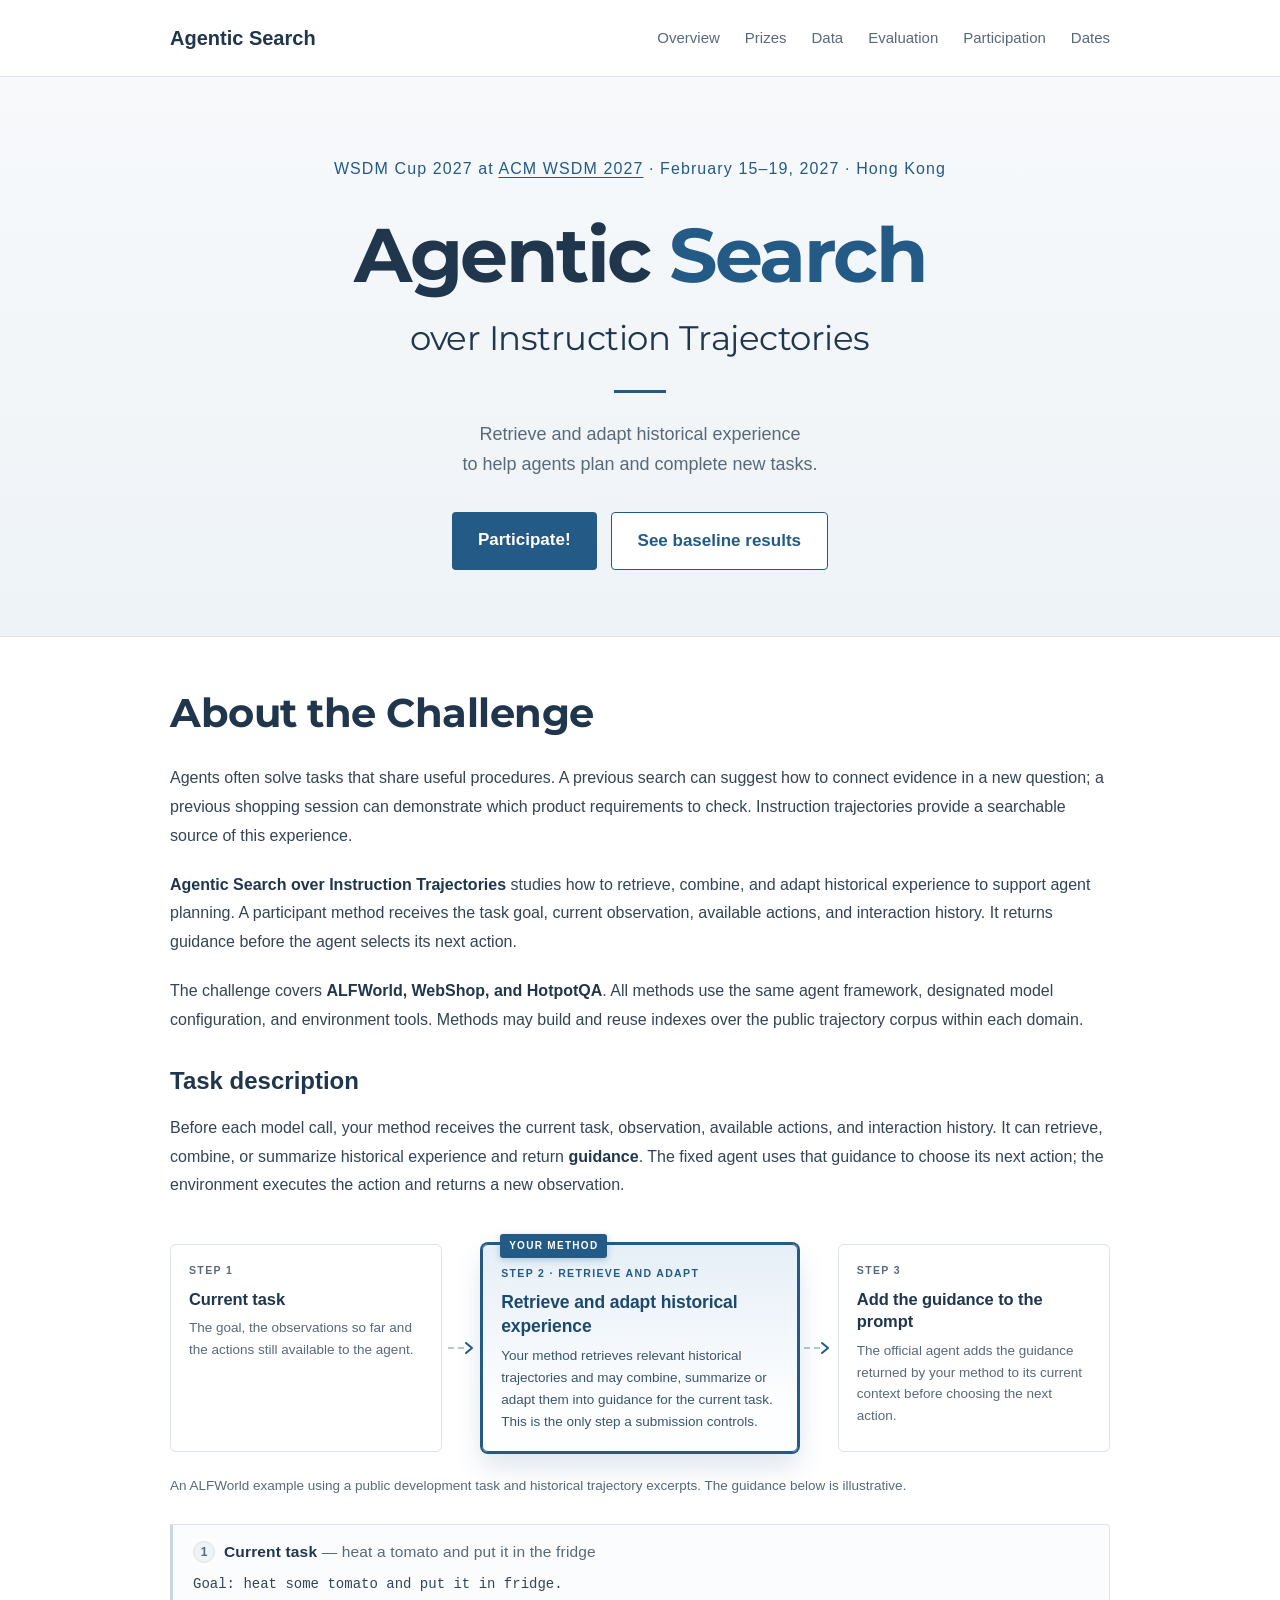
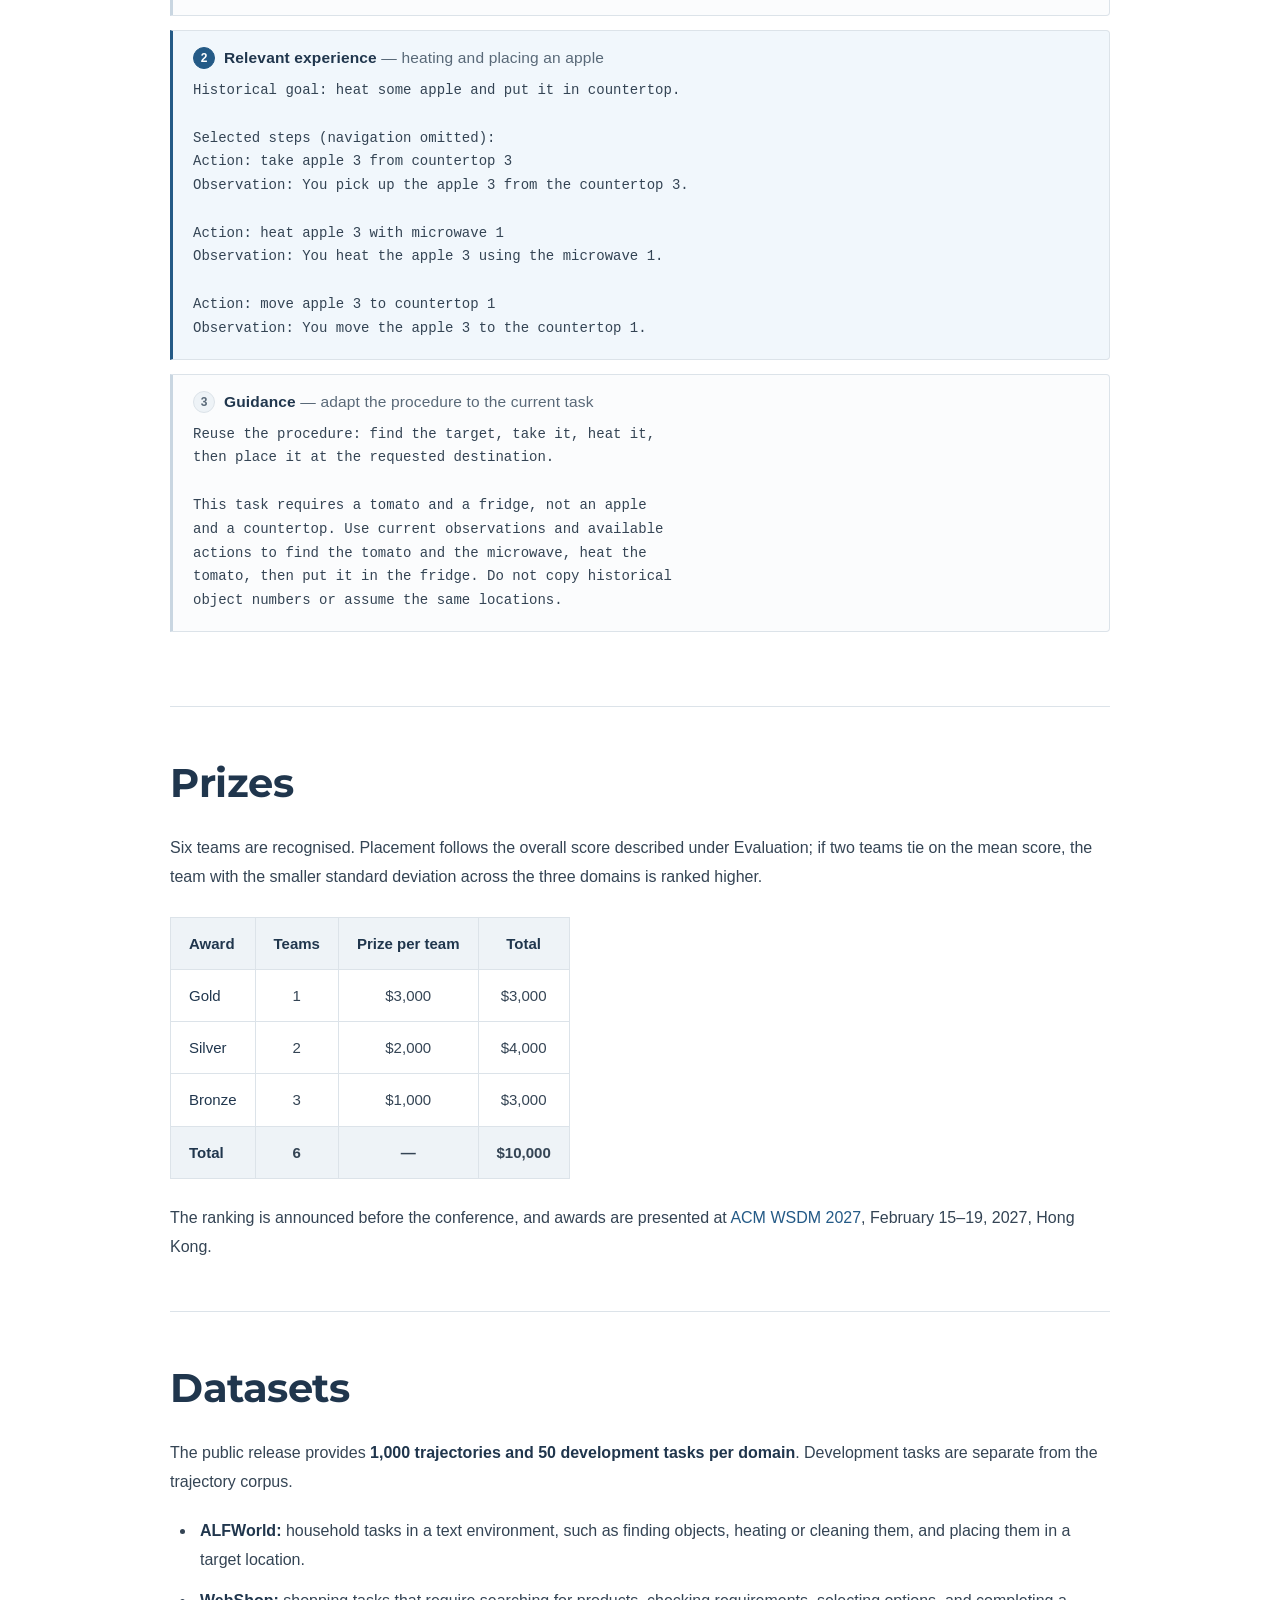
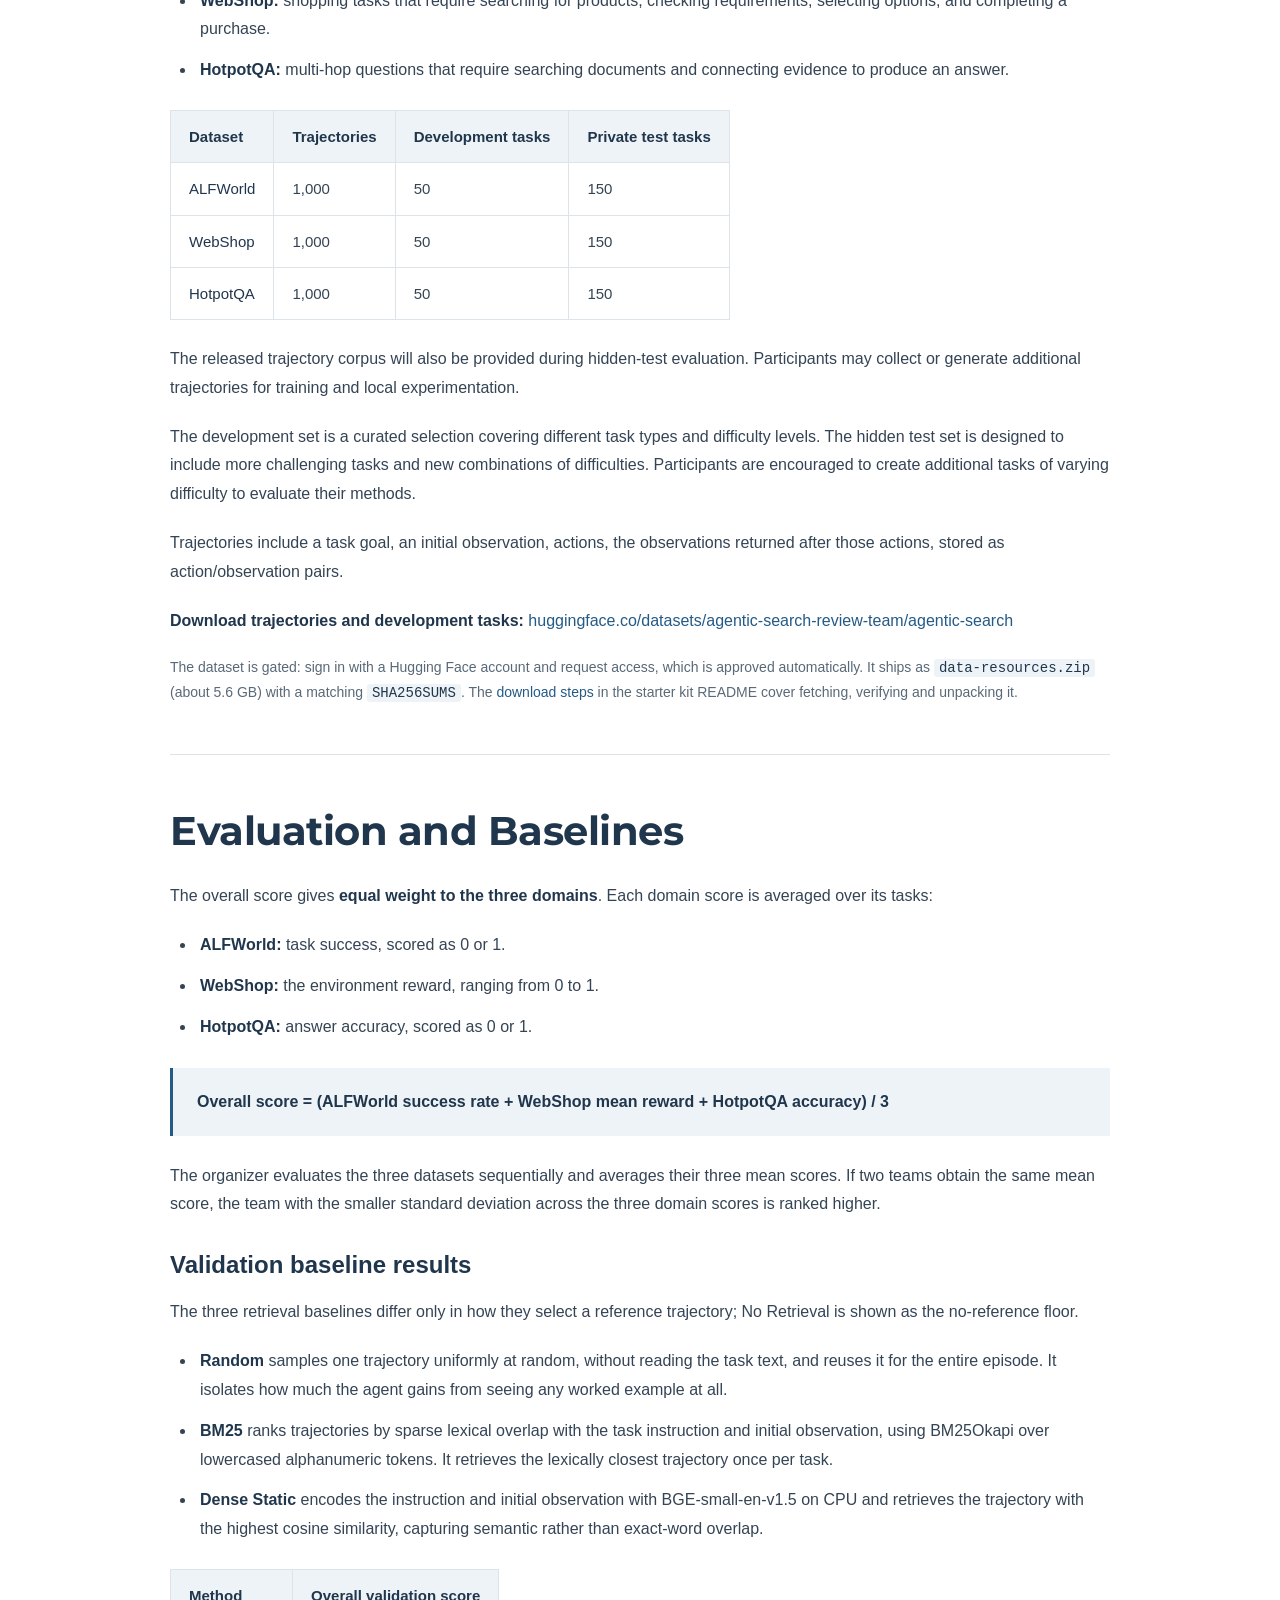
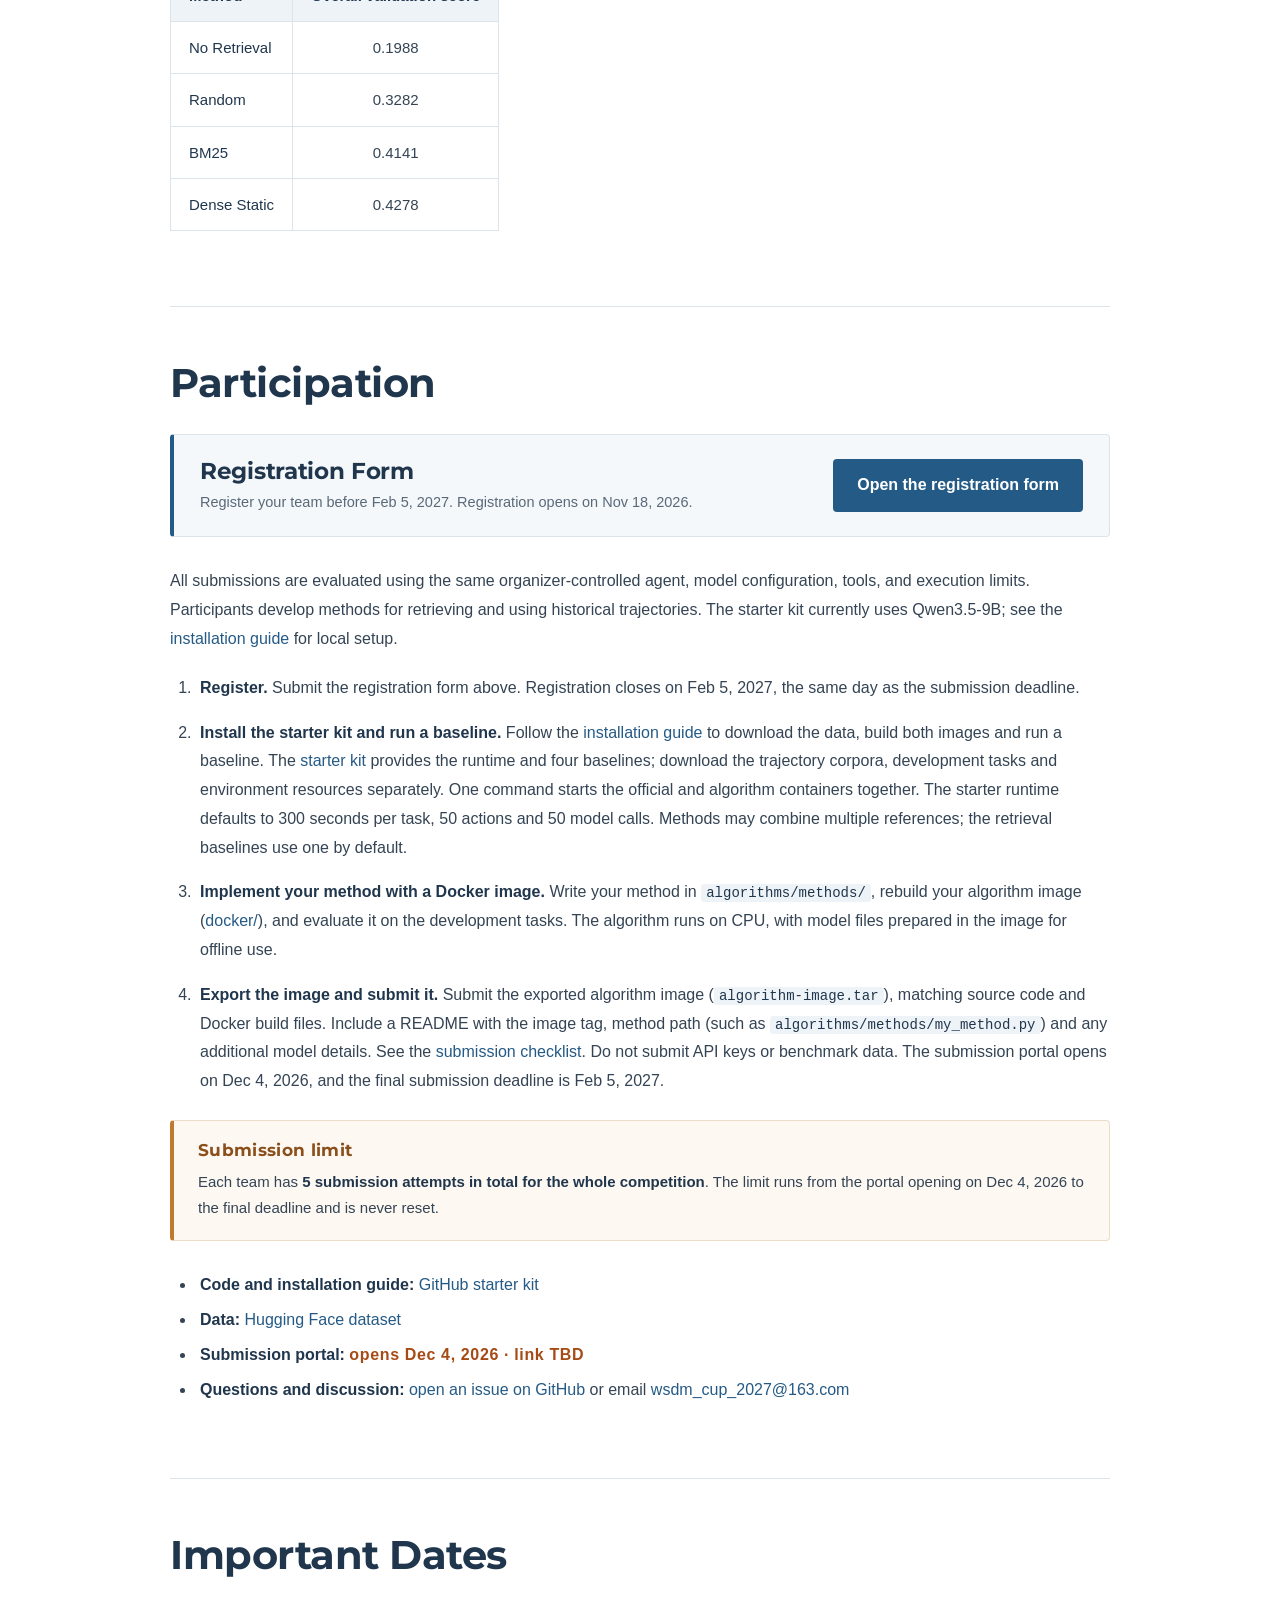
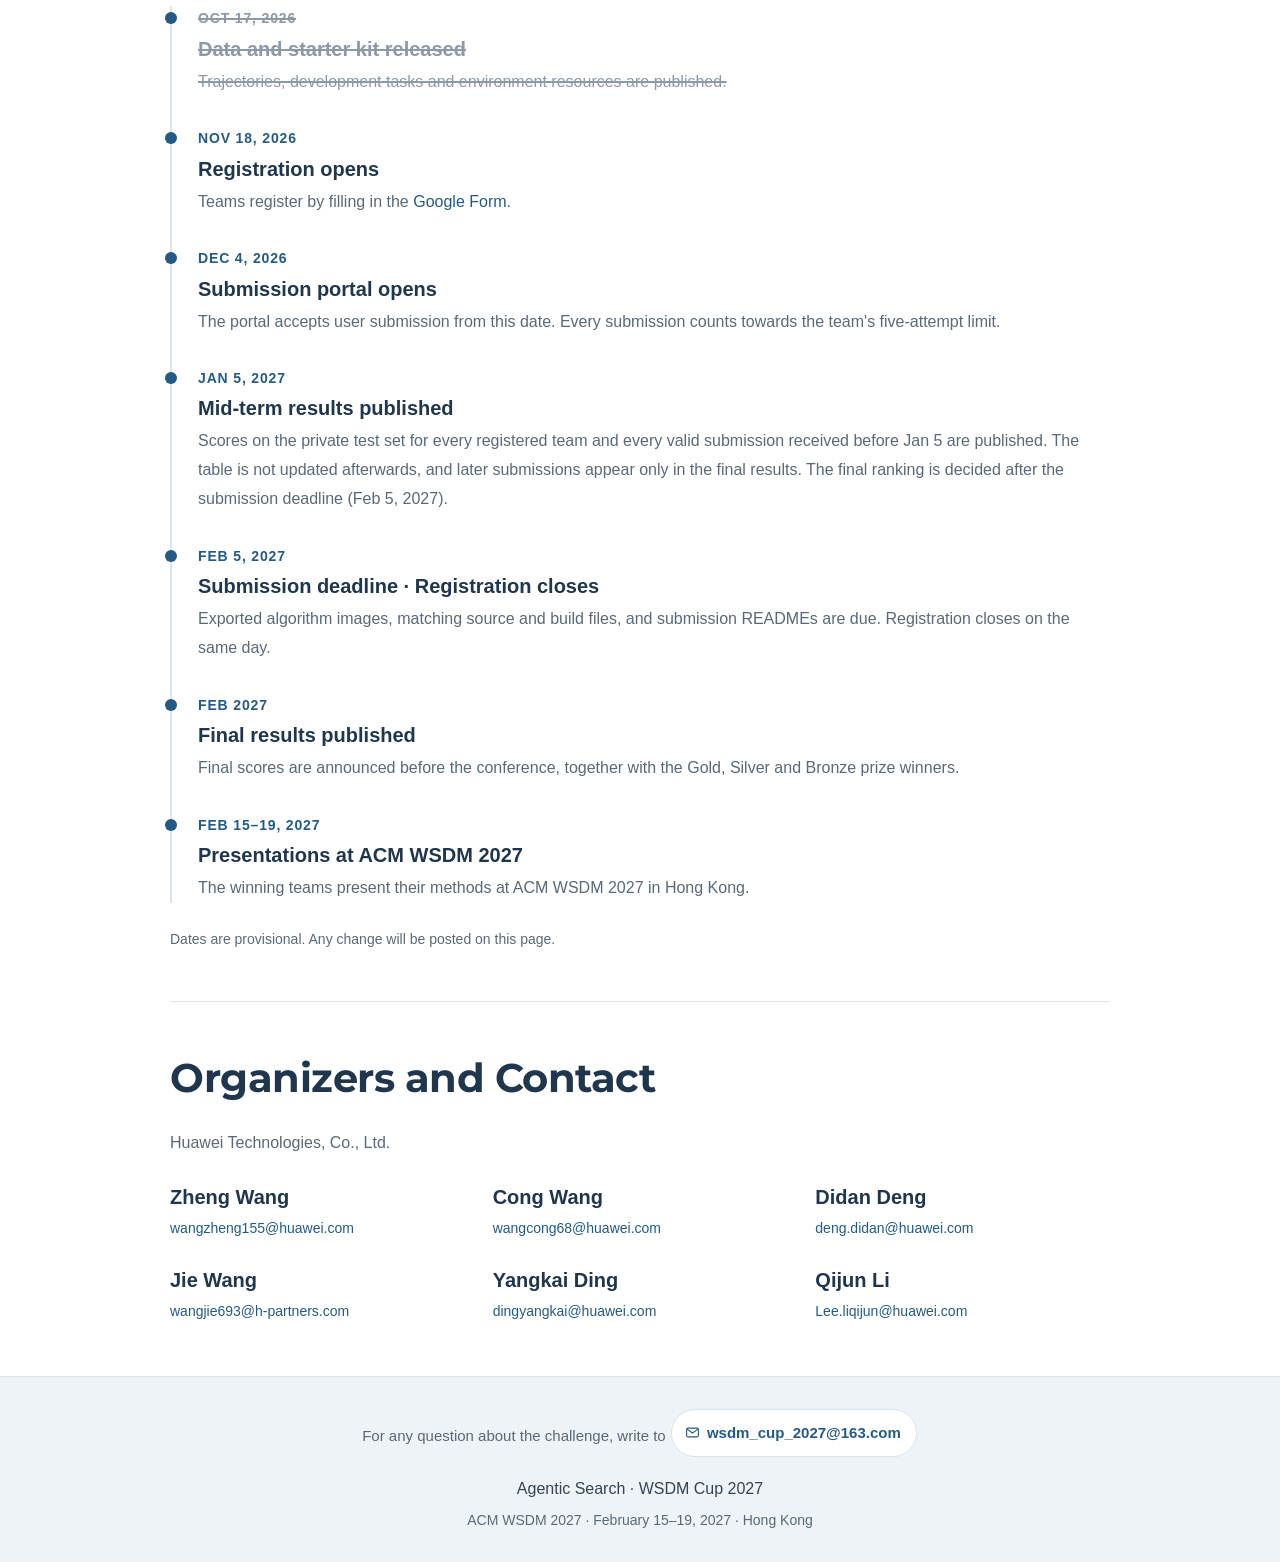
==== commit a96cddfd: "Update mid-term results description" ====
--- a/agenticsearch/index.html
+++ b/agenticsearch/index.html
@@ -183,7 +183,7 @@
         <li>
           <span class="timeline-date">Jan 5, 2027</span>
           <h3>Mid-term results published</h3>
-          <p>Scores on the private test set for every registered team are published. This is an interim announcement; the final ranking is decided after the submission deadline.</p>
+          <p>Scores on the private test set for every registered team and every valid submission received before Jan 5 are published. The table is not updated afterwards, and later submissions appear only in the final results. The final ranking is decided after the submission deadline (Feb 5, 2027).</p>
         </li>
         <li>
           <span class="timeline-date">Feb 5, 2027</span>
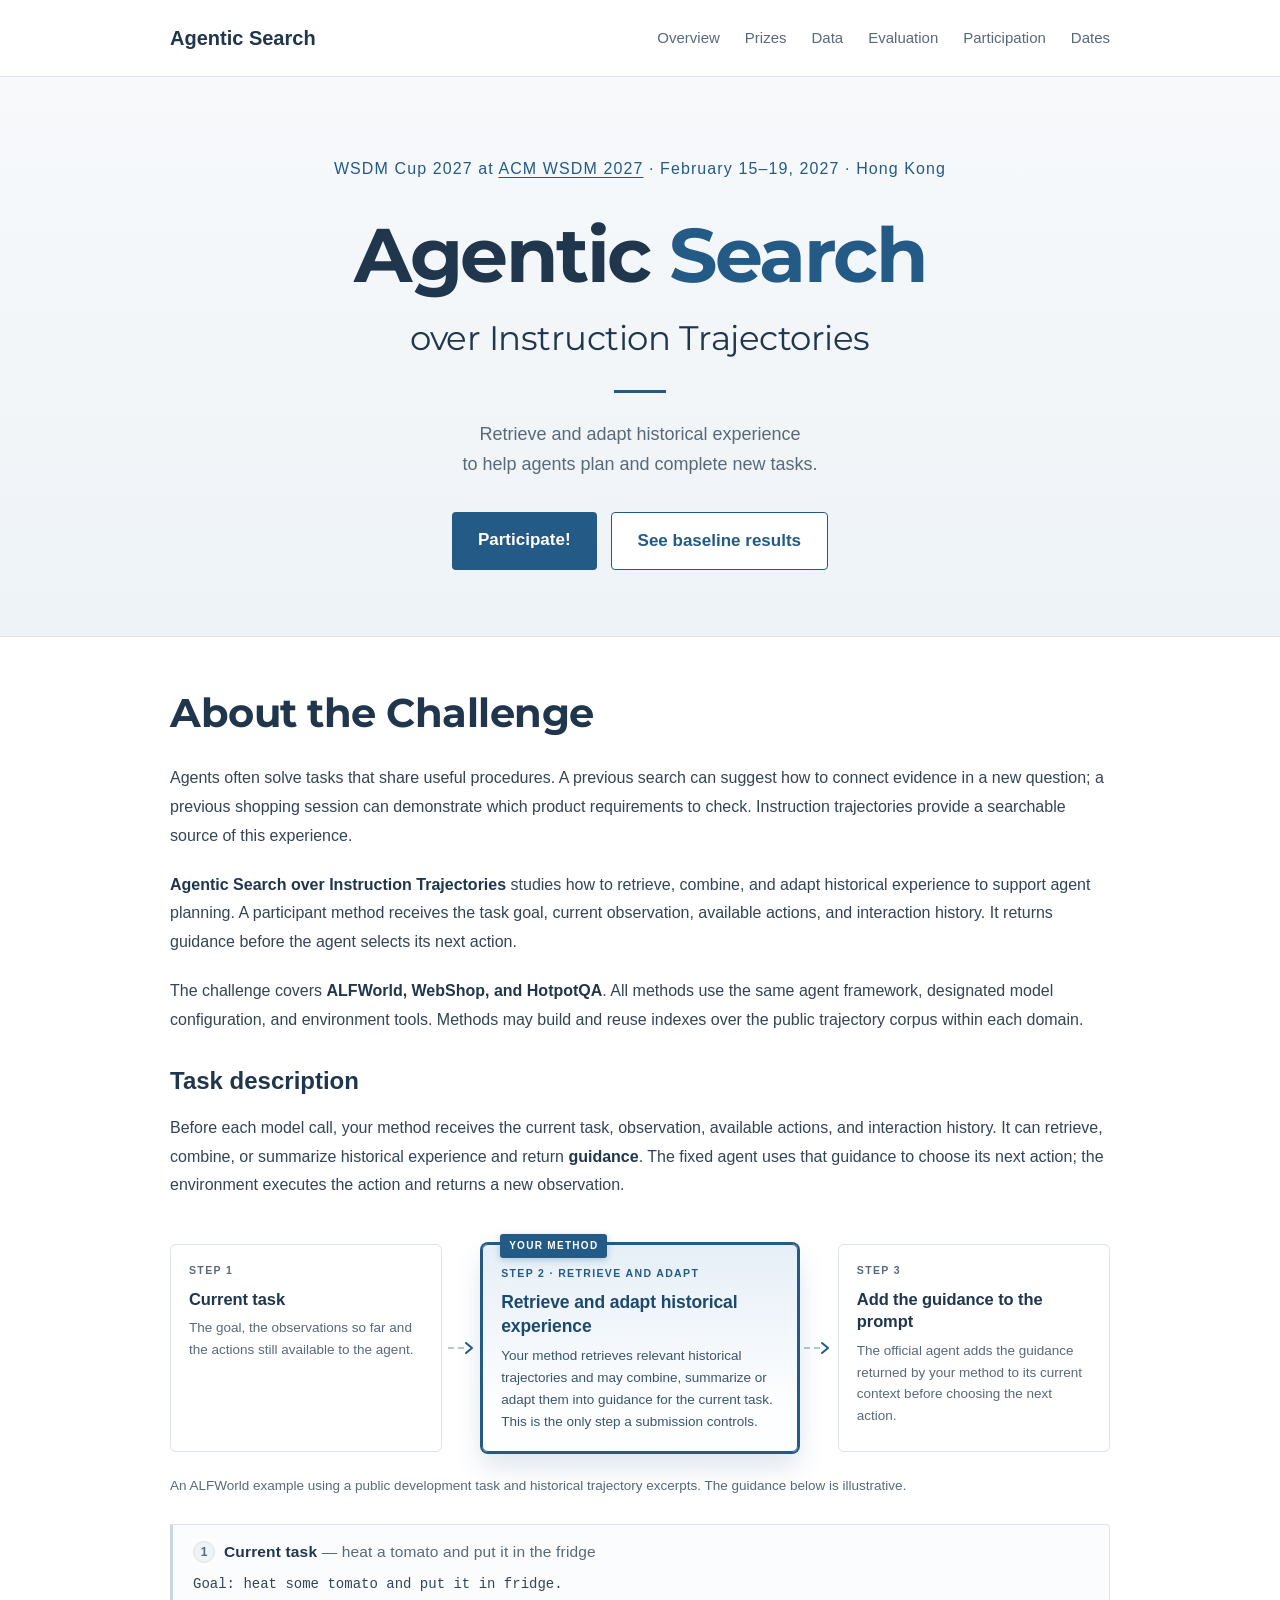
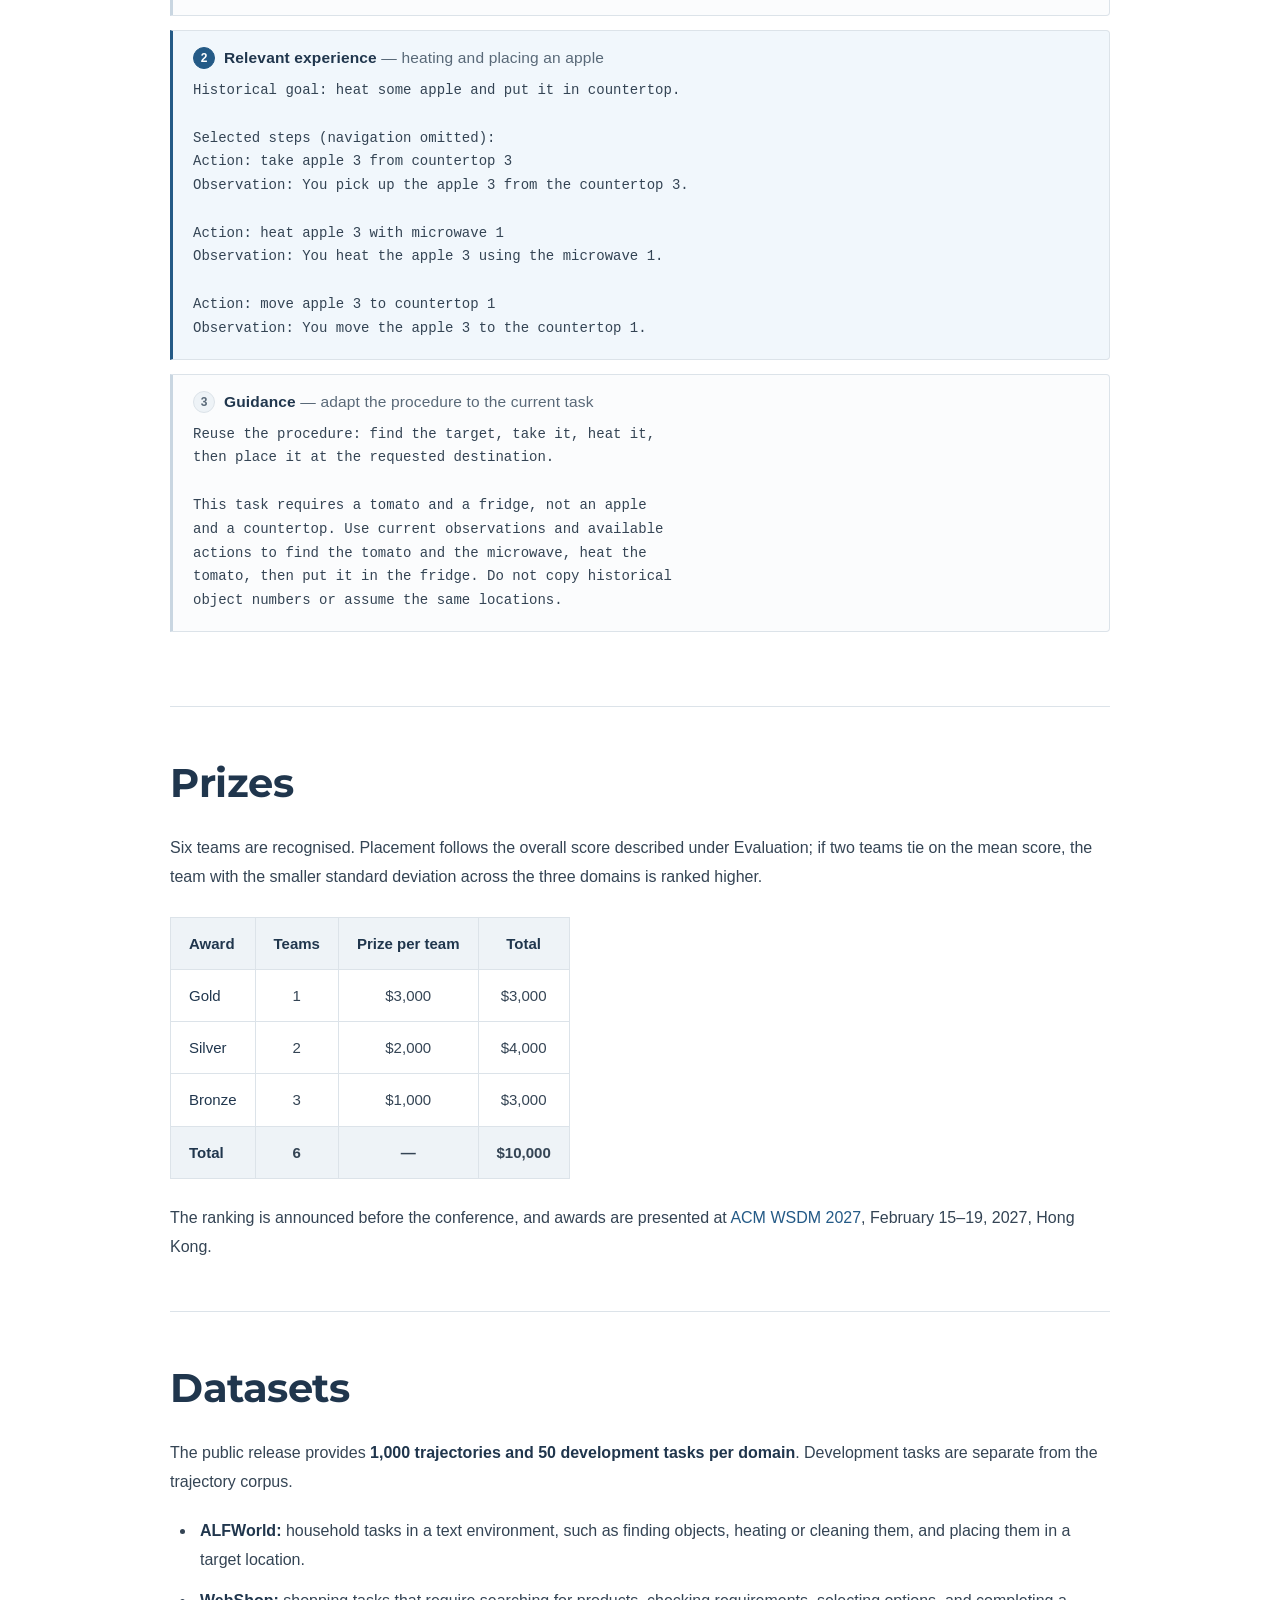
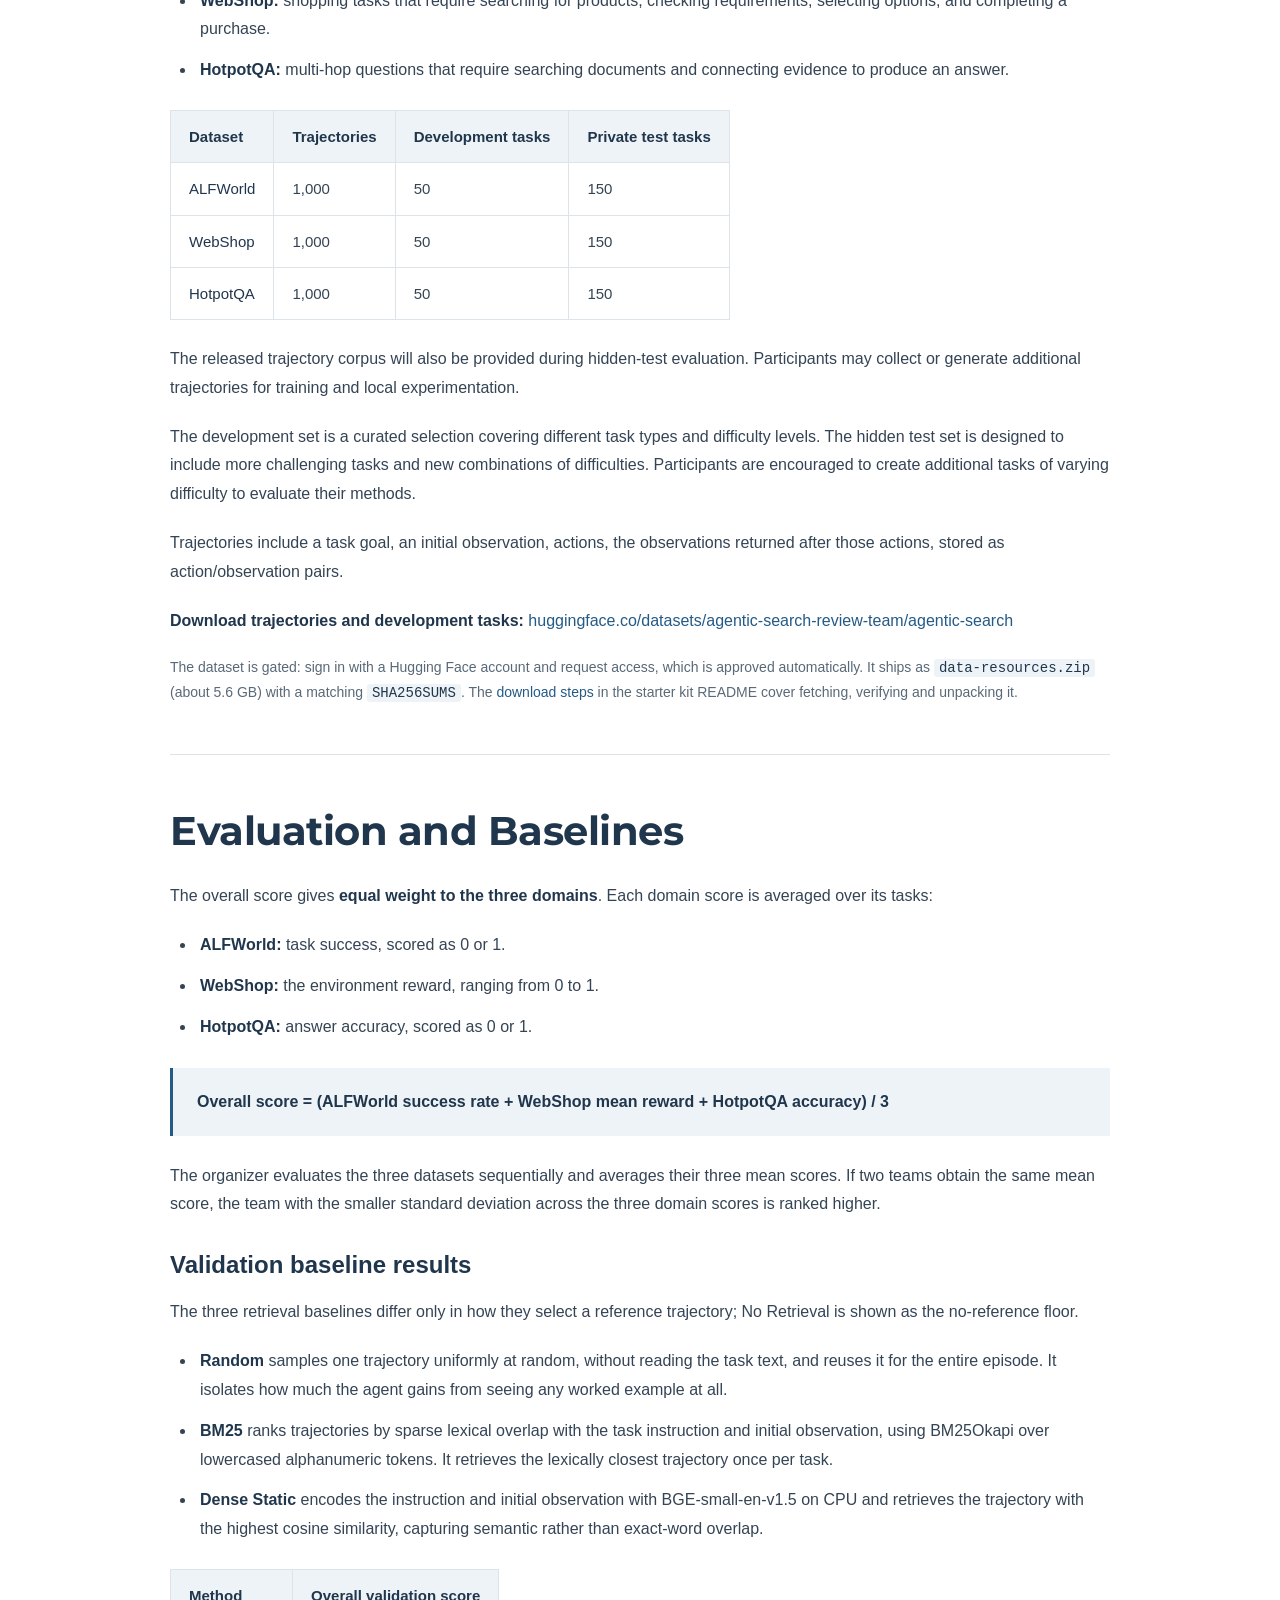
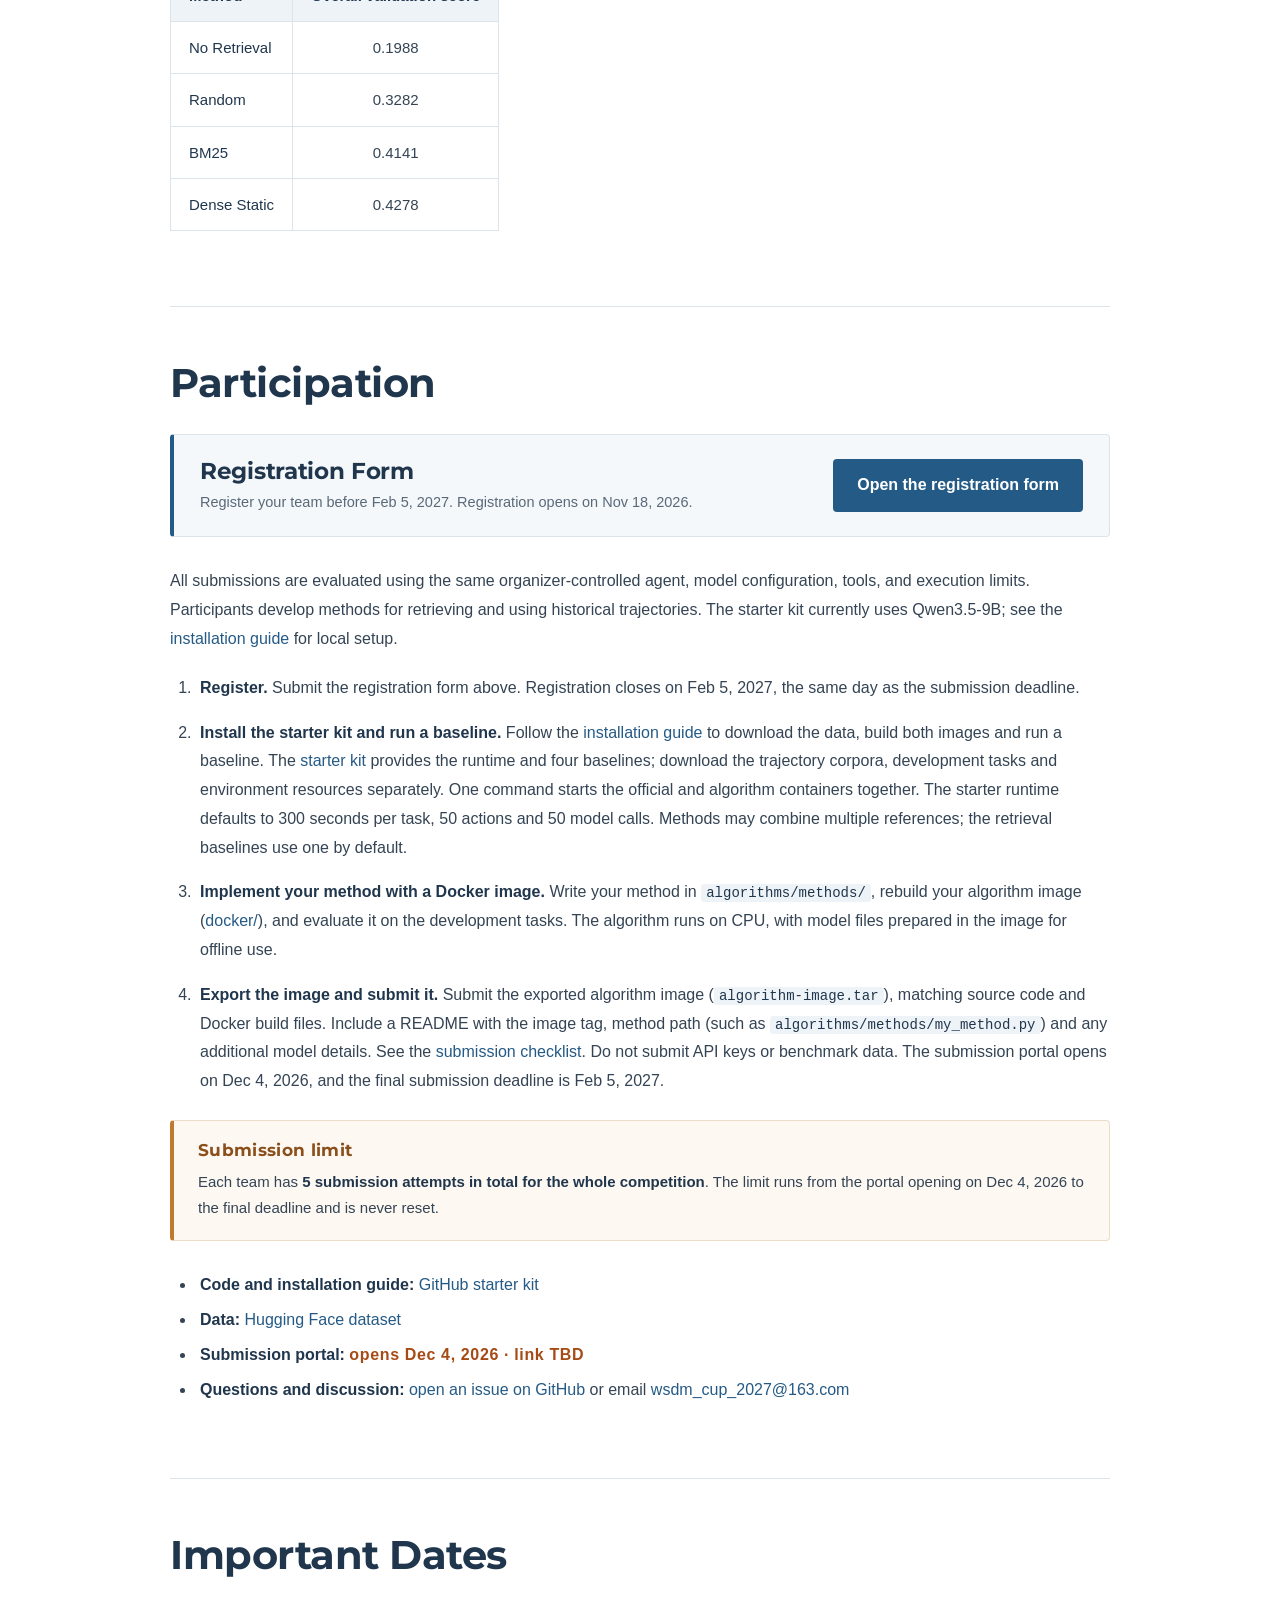
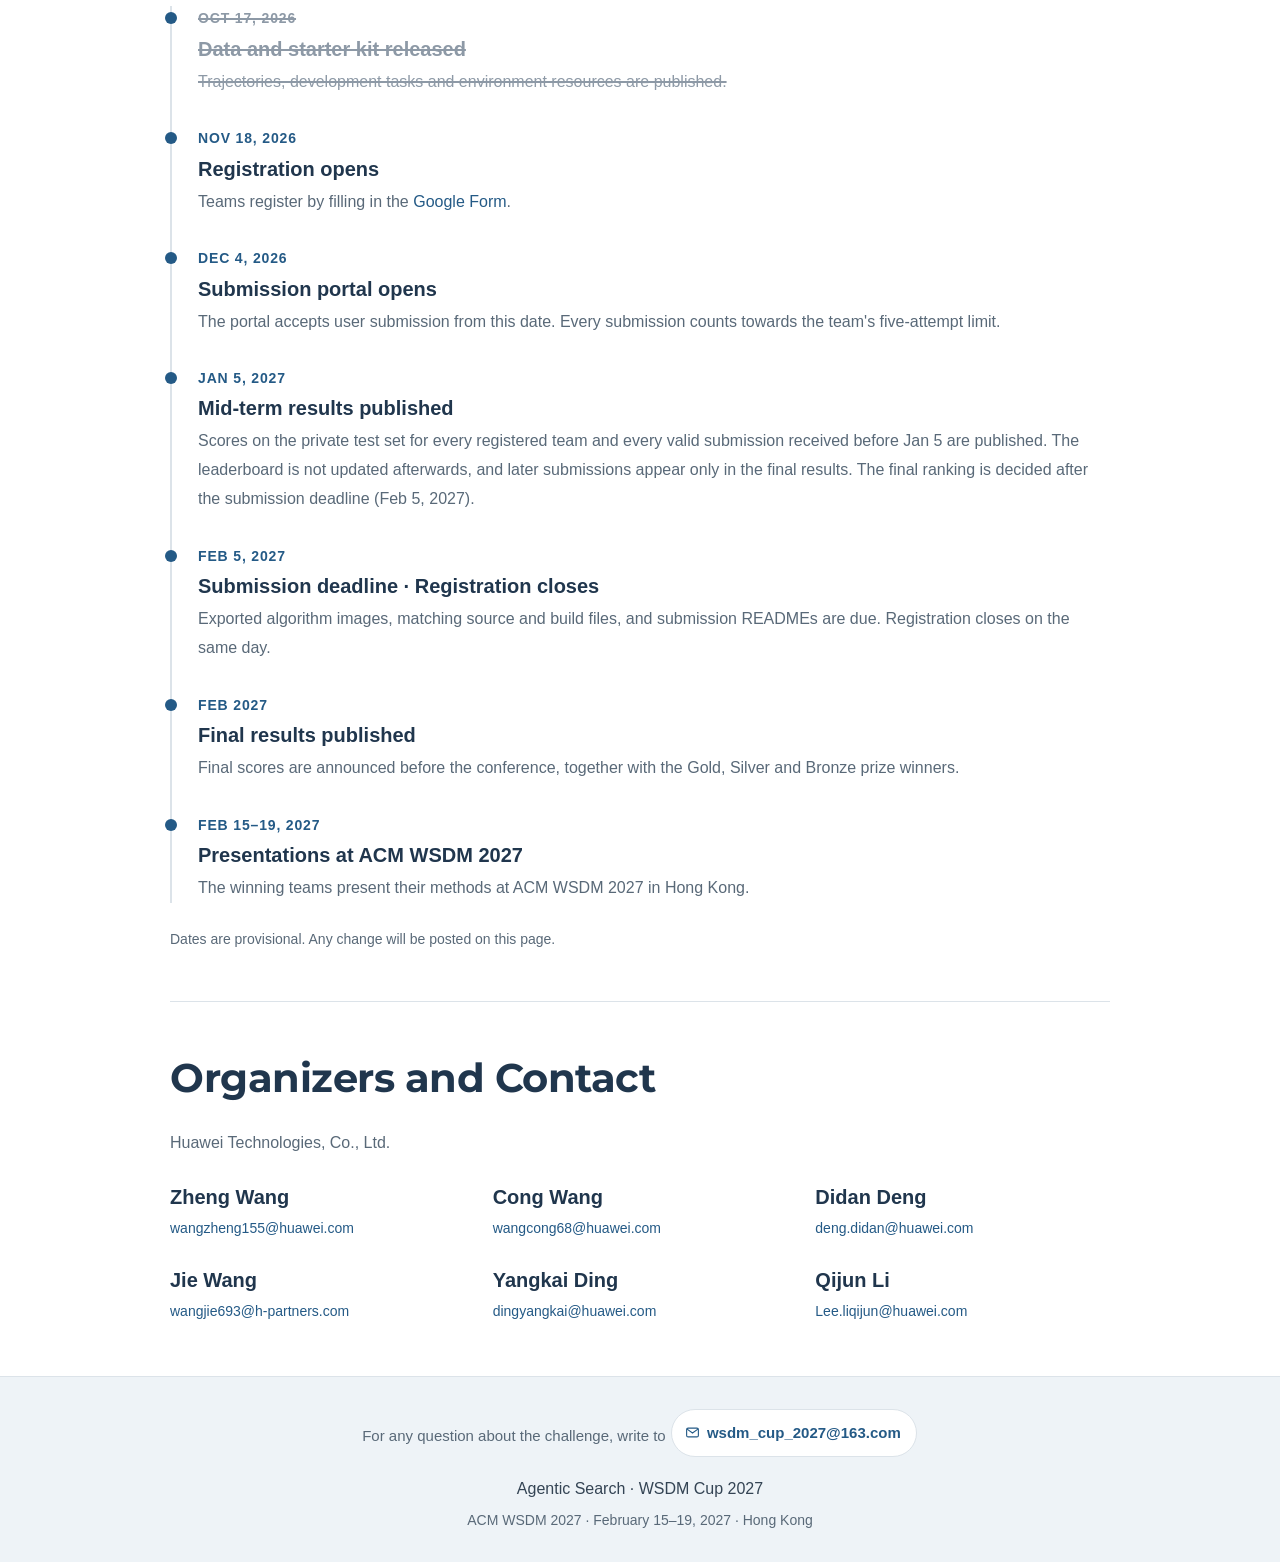
==== commit 5d92dbe3: "remove html deployment" ====
--- a/agenticsearch/index.html
+++ b/agenticsearch/index.html
@@ -183,7 +183,7 @@
         <li>
           <span class="timeline-date">Jan 5, 2027</span>
           <h3>Mid-term results published</h3>
-          <p>Scores on the private test set for every registered team and every valid submission received before Jan 5 are published. The table is not updated afterwards, and later submissions appear only in the final results. The final ranking is decided after the submission deadline (Feb 5, 2027).</p>
+          <p>Scores on the private test set for every registered team and every valid submission received before Jan 5 are published. The leaderboard is not updated afterwards, and later submissions appear only in the final results. The final ranking is decided after the submission deadline (Feb 5, 2027).</p>
         </li>
         <li>
           <span class="timeline-date">Feb 5, 2027</span>
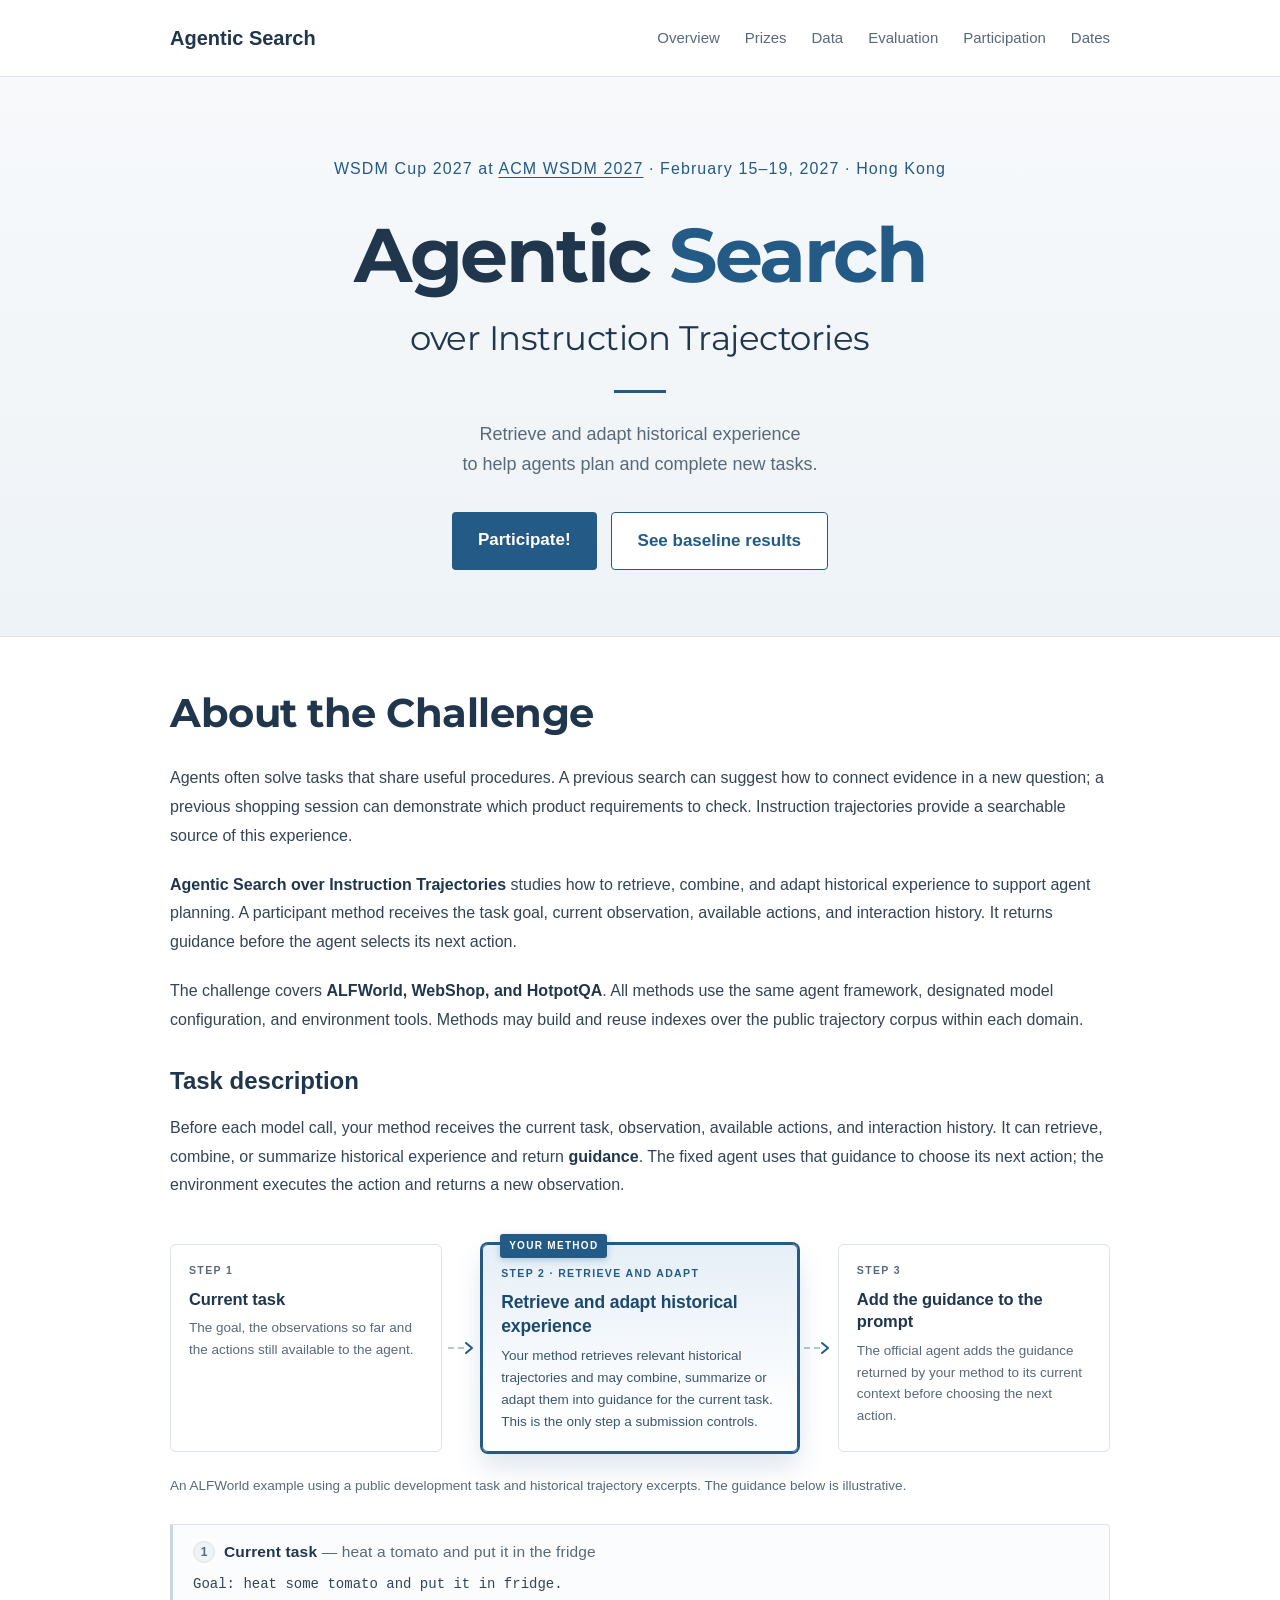
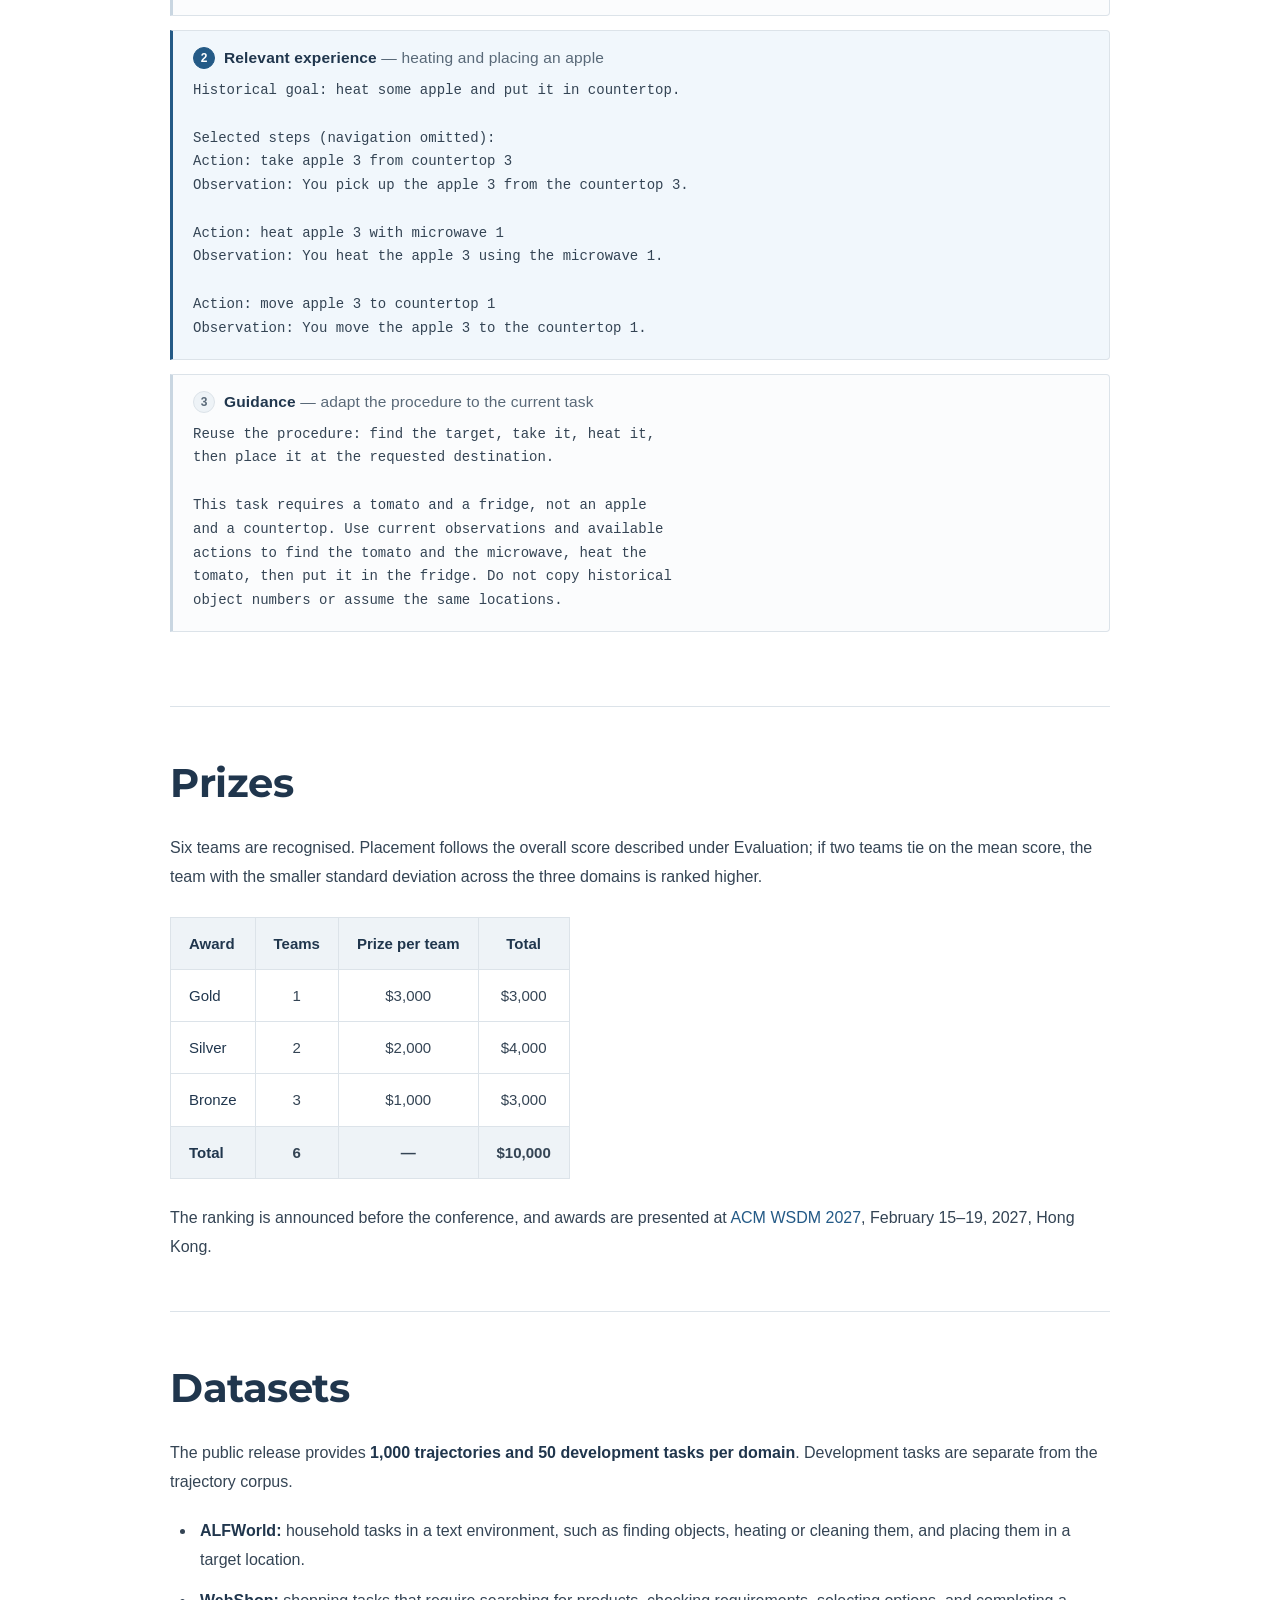
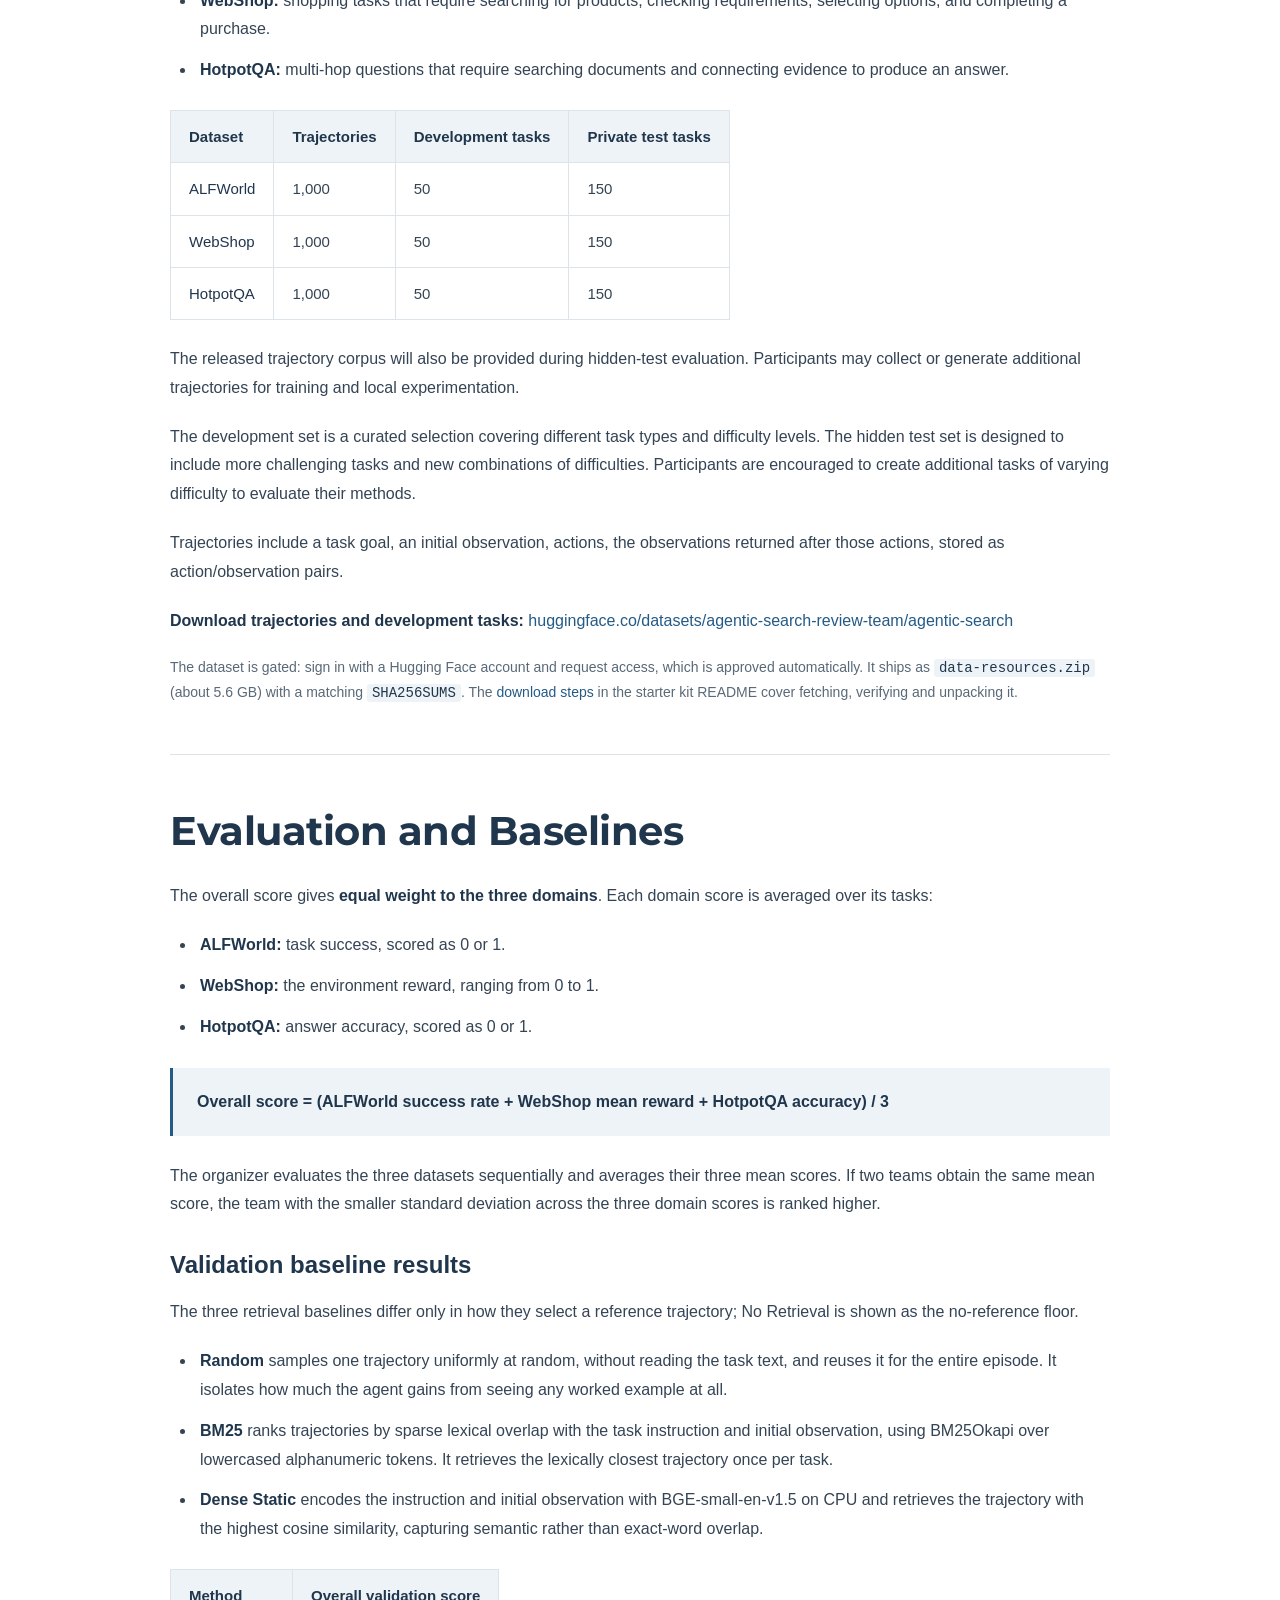
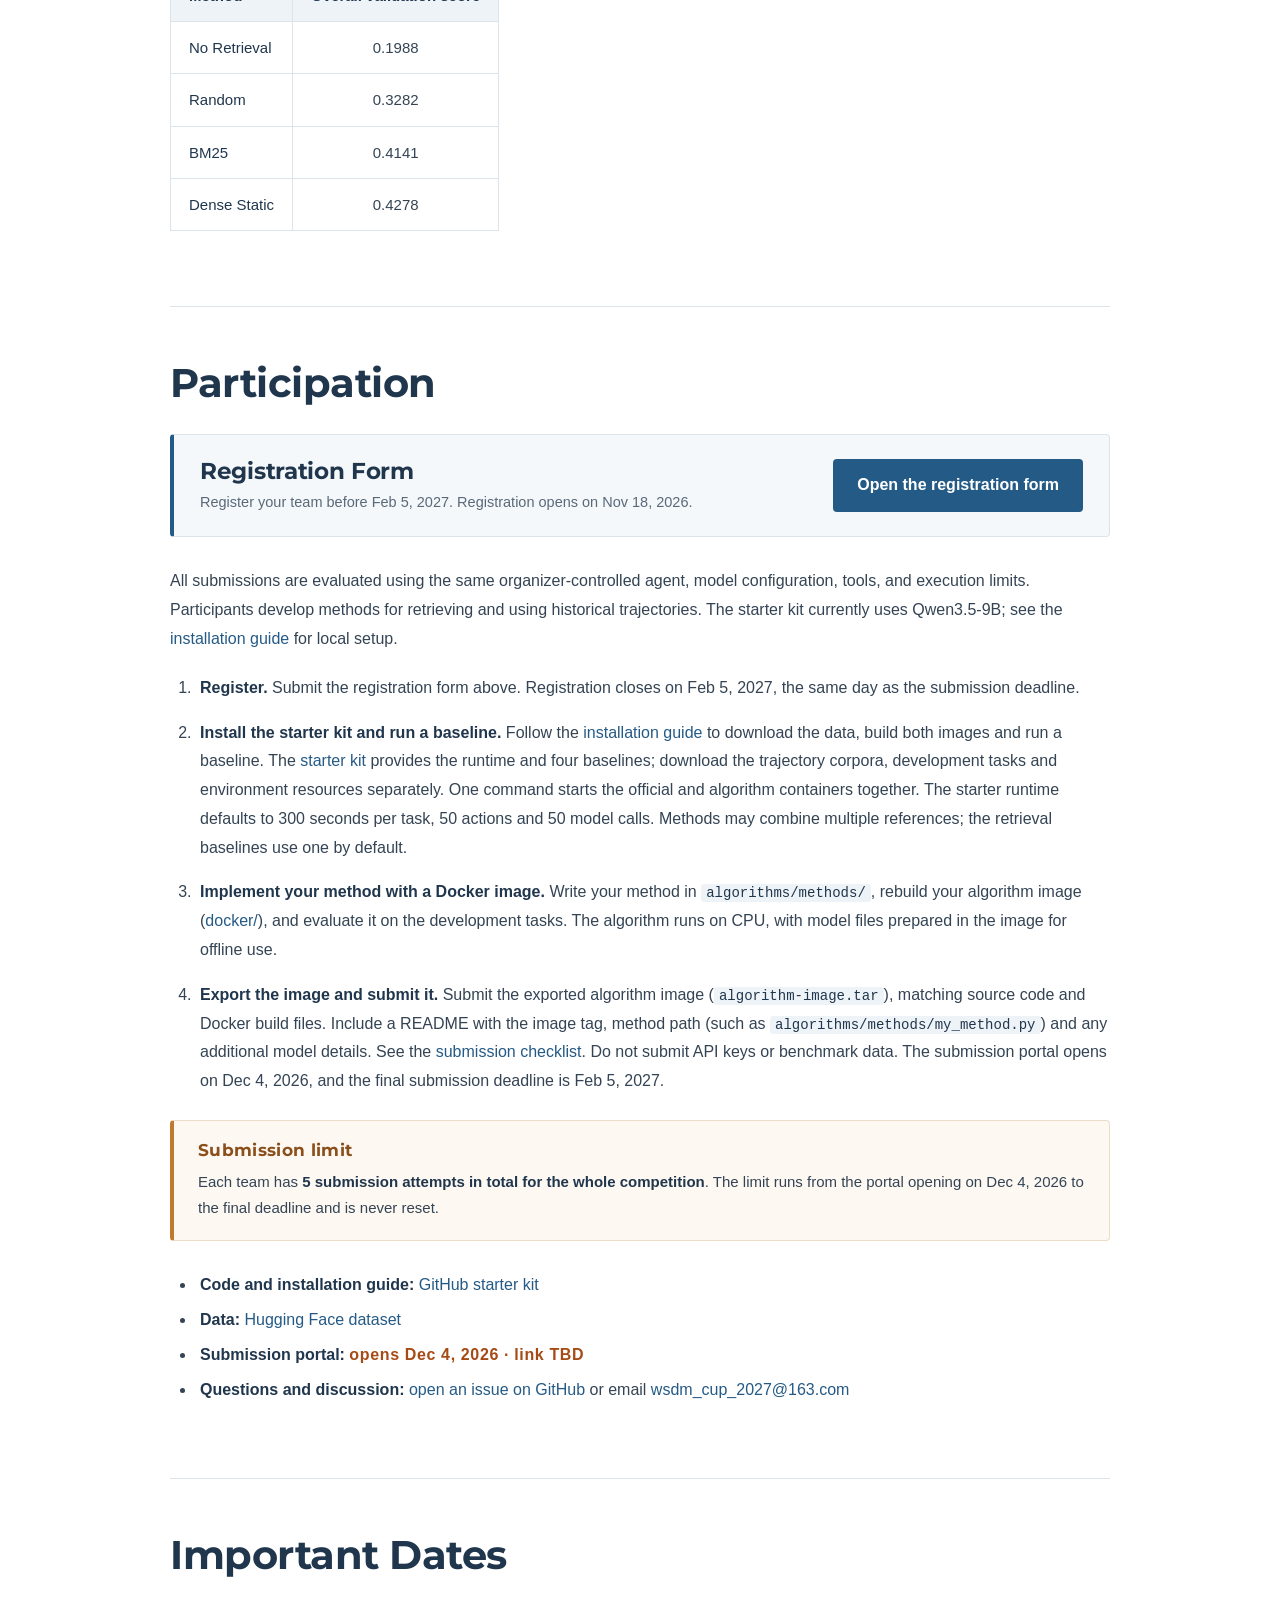
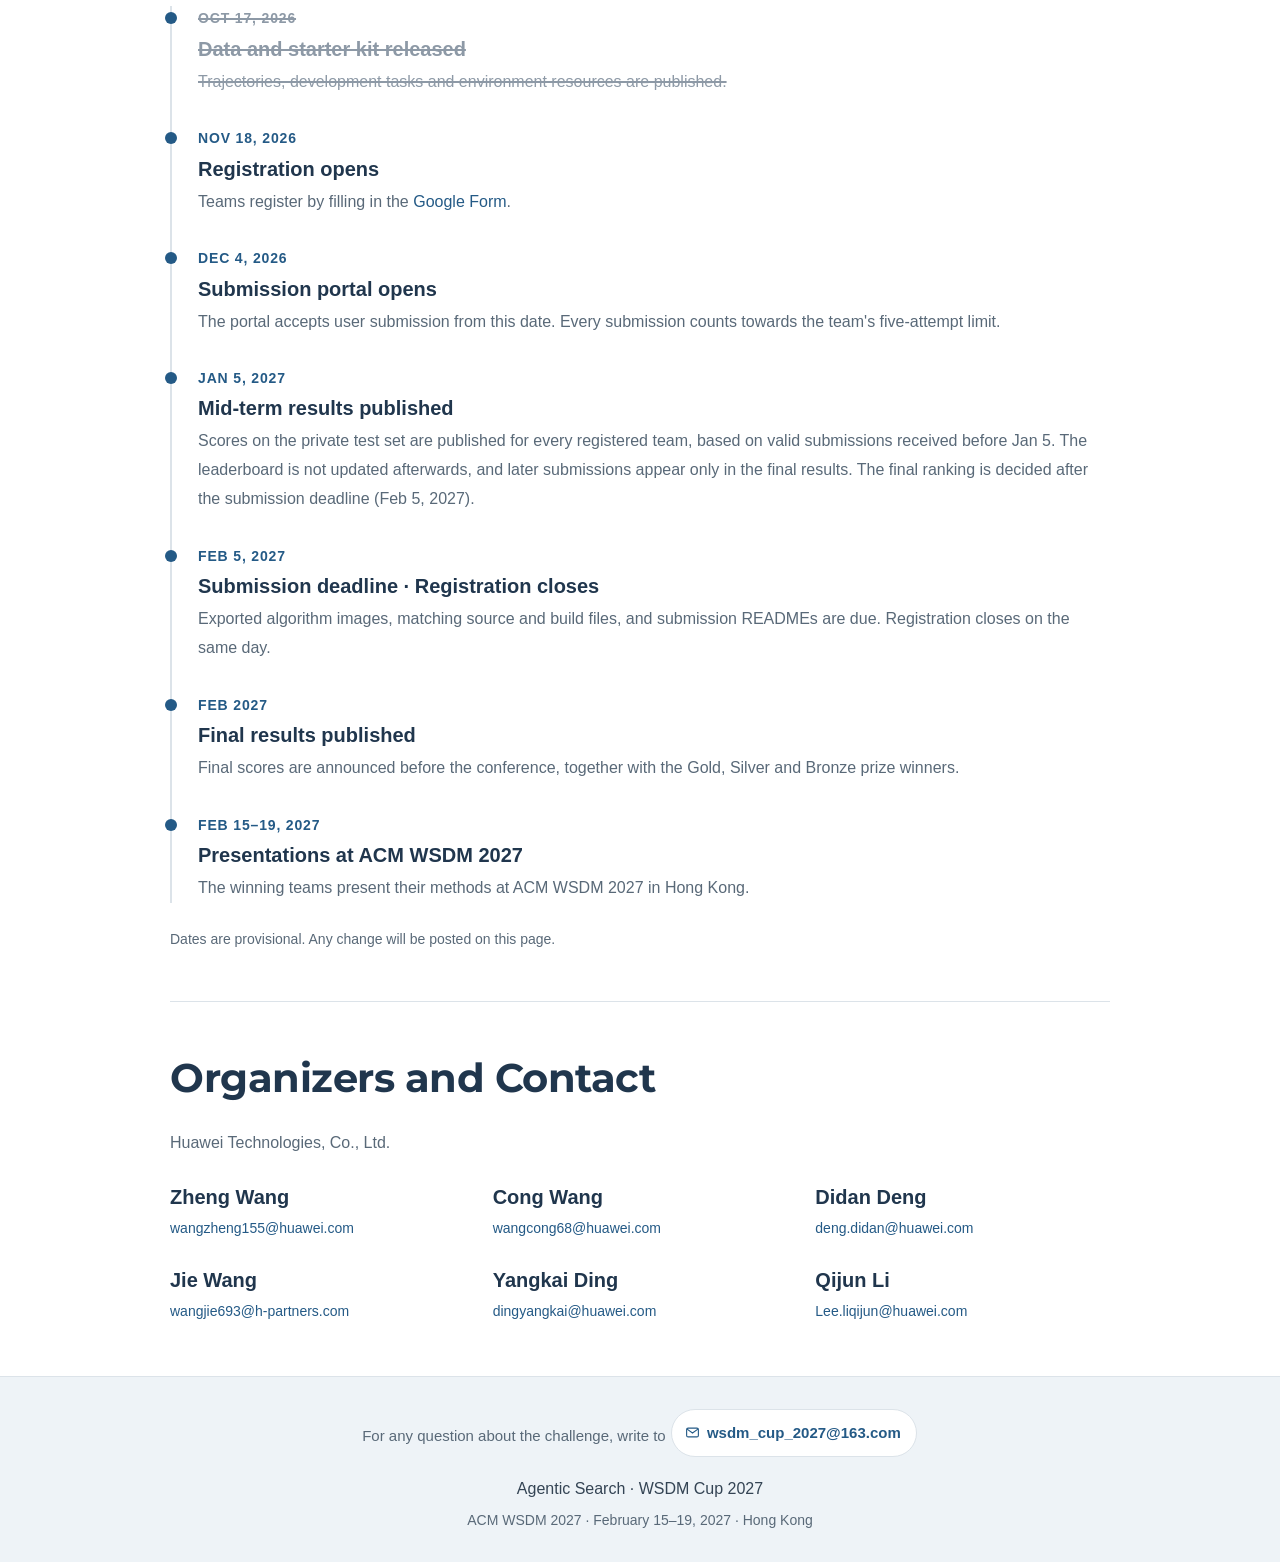
==== commit de27d7c3: "fix mid-term results description" ====
--- a/agenticsearch/index.html
+++ b/agenticsearch/index.html
@@ -183,7 +183,7 @@
         <li>
           <span class="timeline-date">Jan 5, 2027</span>
           <h3>Mid-term results published</h3>
-          <p>Scores on the private test set for every registered team and every valid submission received before Jan 5 are published. The leaderboard is not updated afterwards, and later submissions appear only in the final results. The final ranking is decided after the submission deadline (Feb 5, 2027).</p>
+          <p>Scores on the private test set are published for every registered team, based on valid submissions received before Jan 5. The leaderboard is not updated afterwards, and later submissions appear only in the final results. The final ranking is decided after the submission deadline (Feb 5, 2027).</p>
         </li>
         <li>
           <span class="timeline-date">Feb 5, 2027</span>
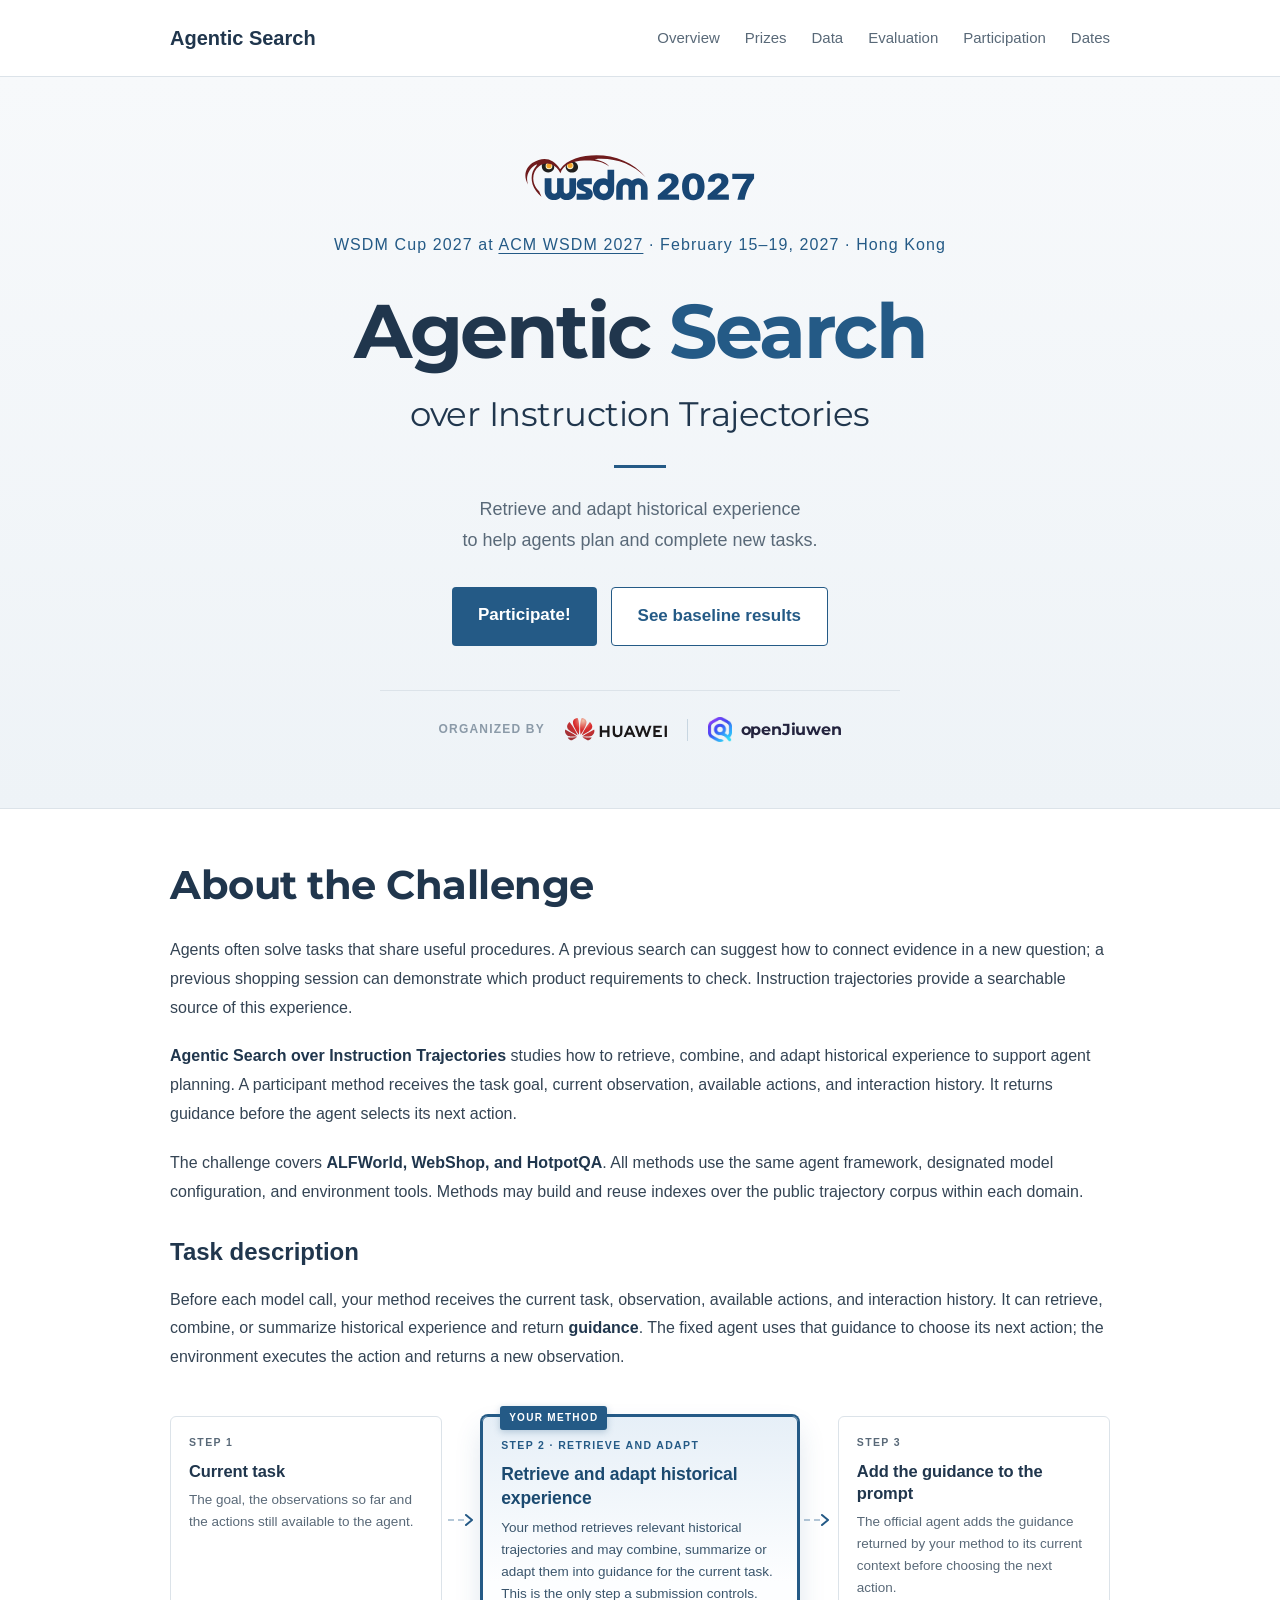
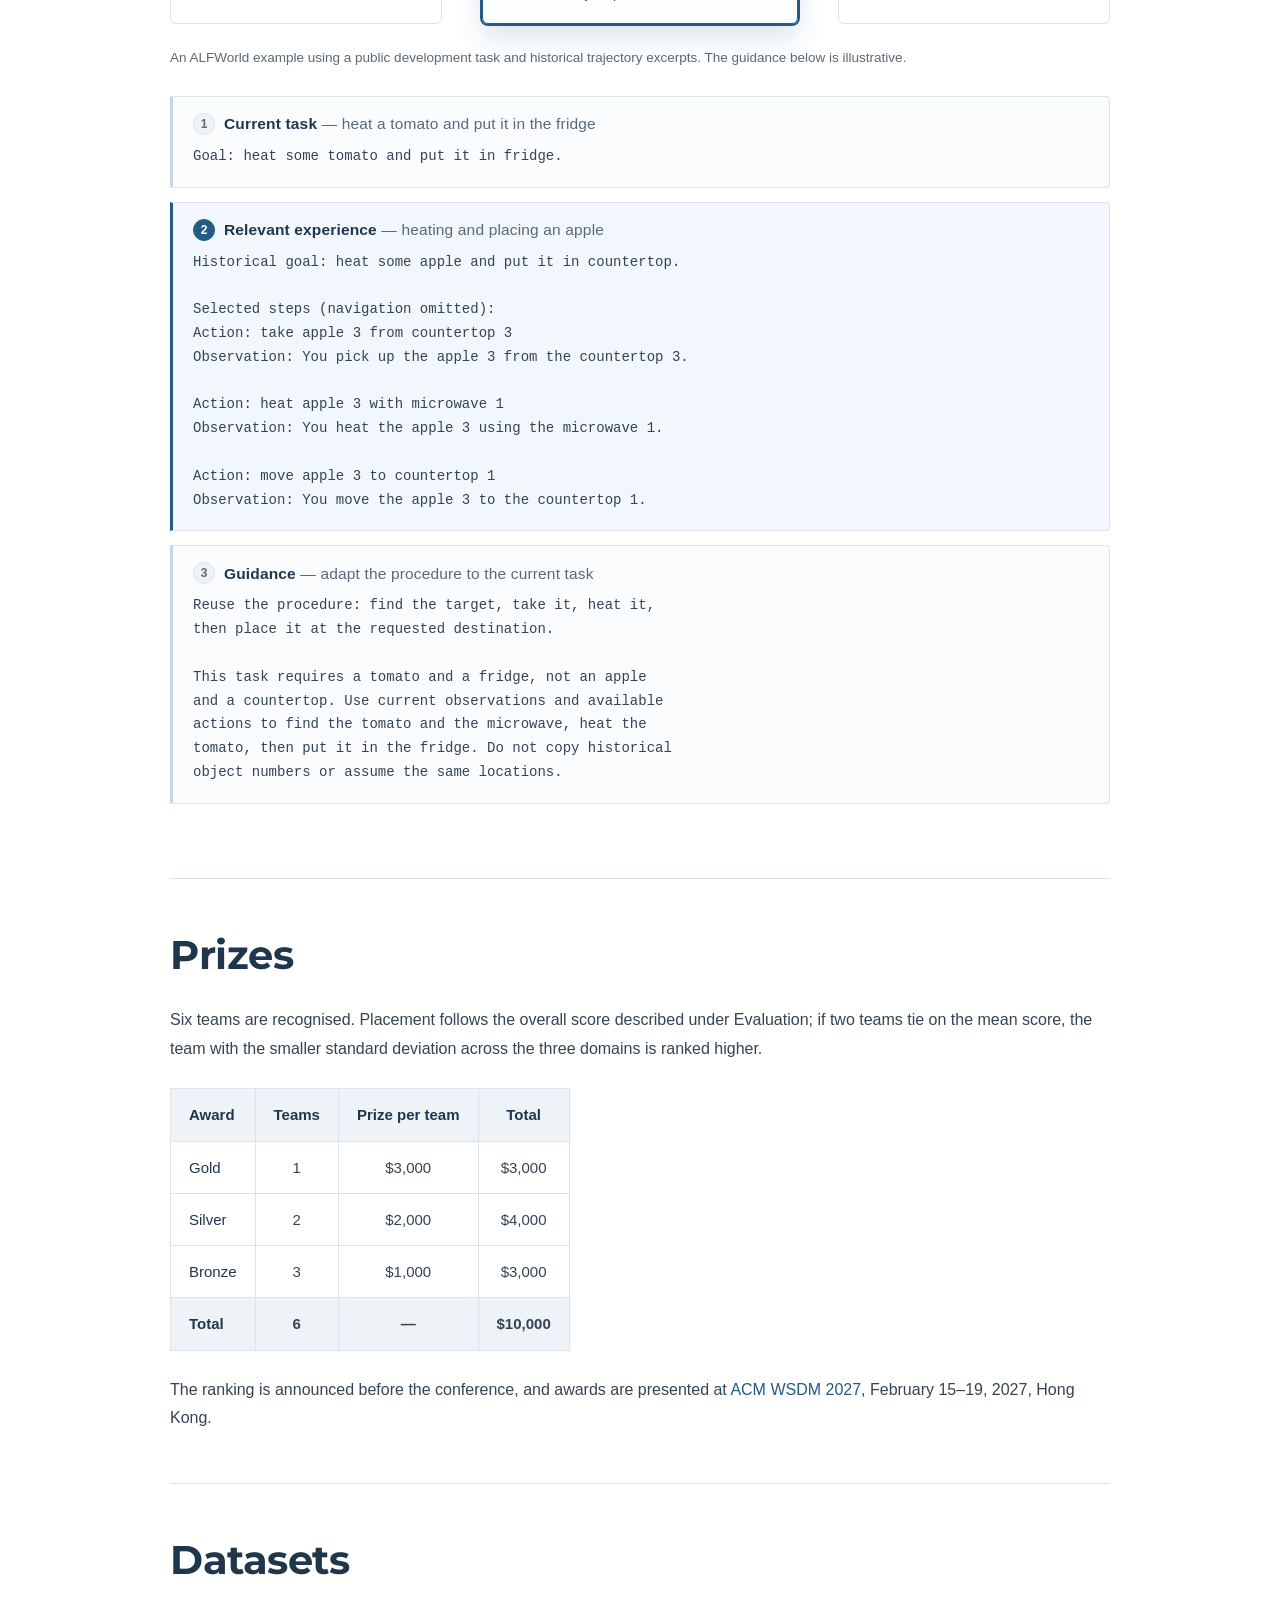
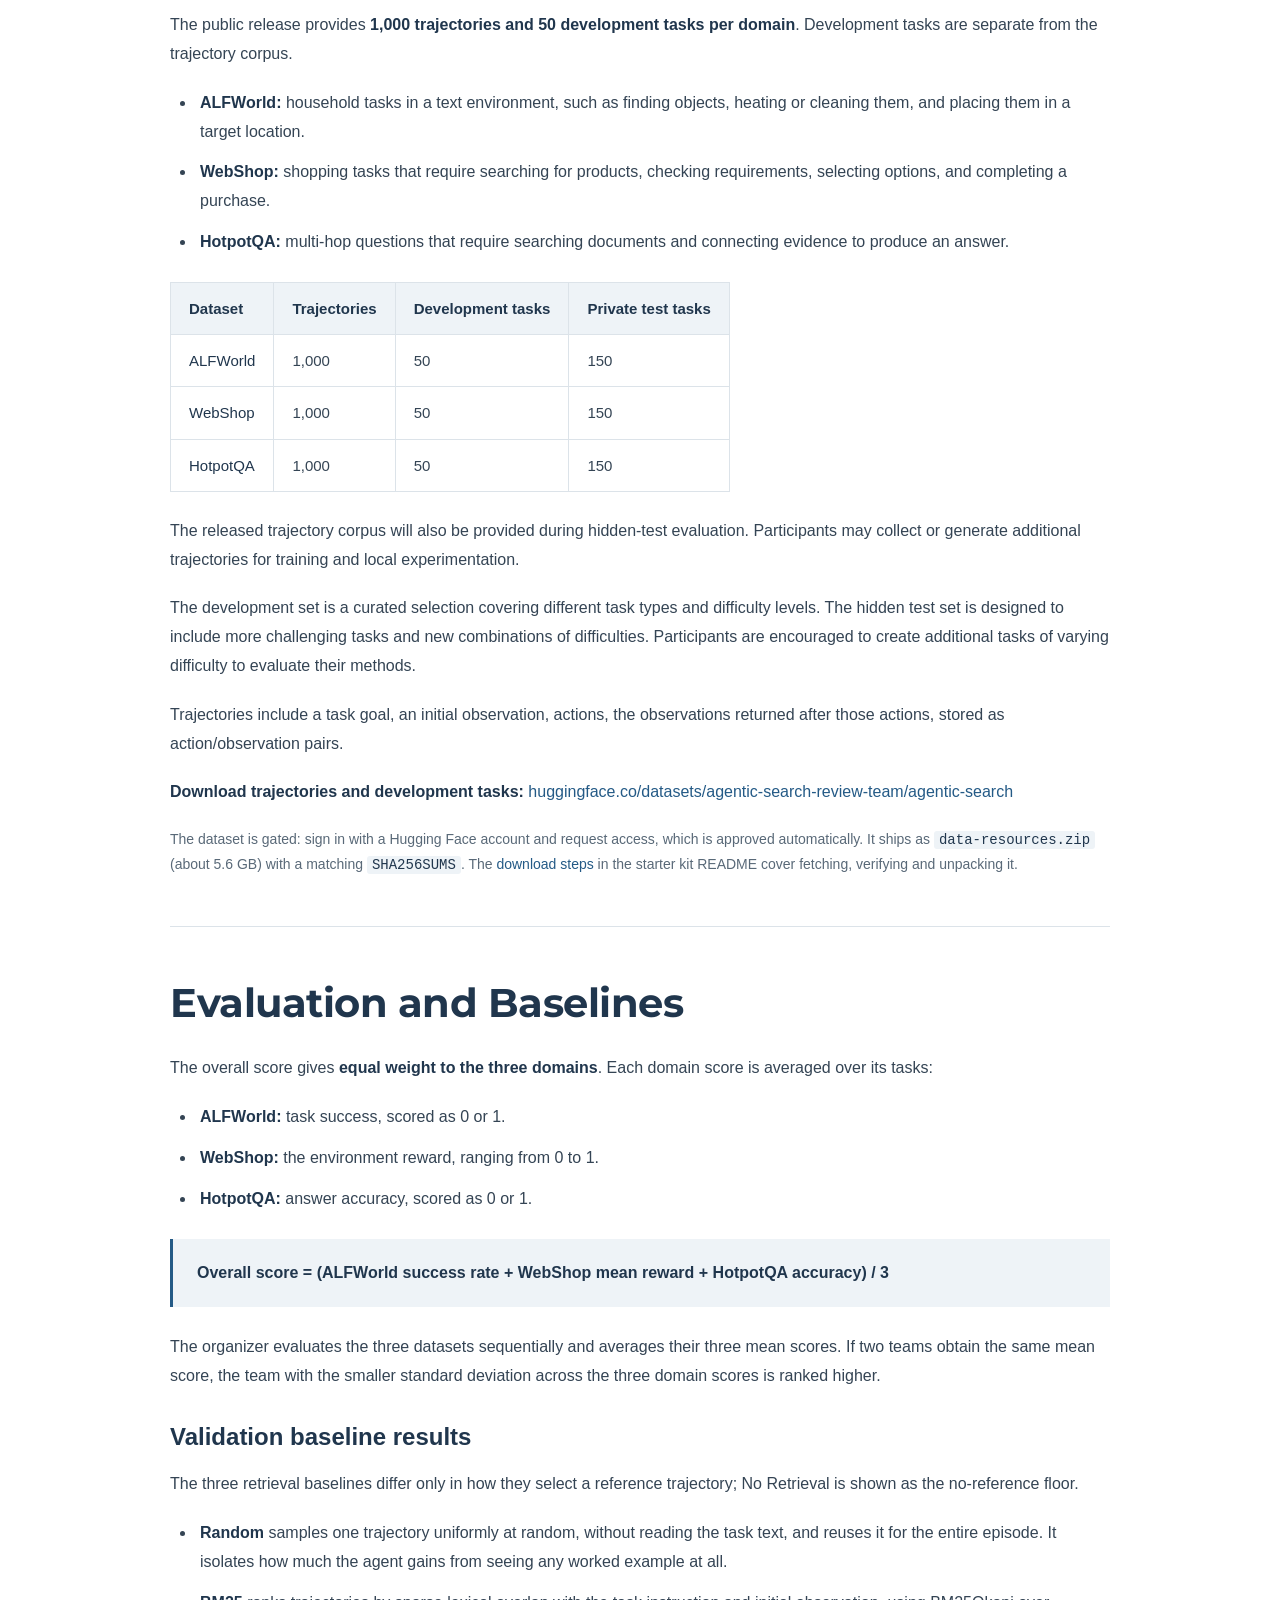
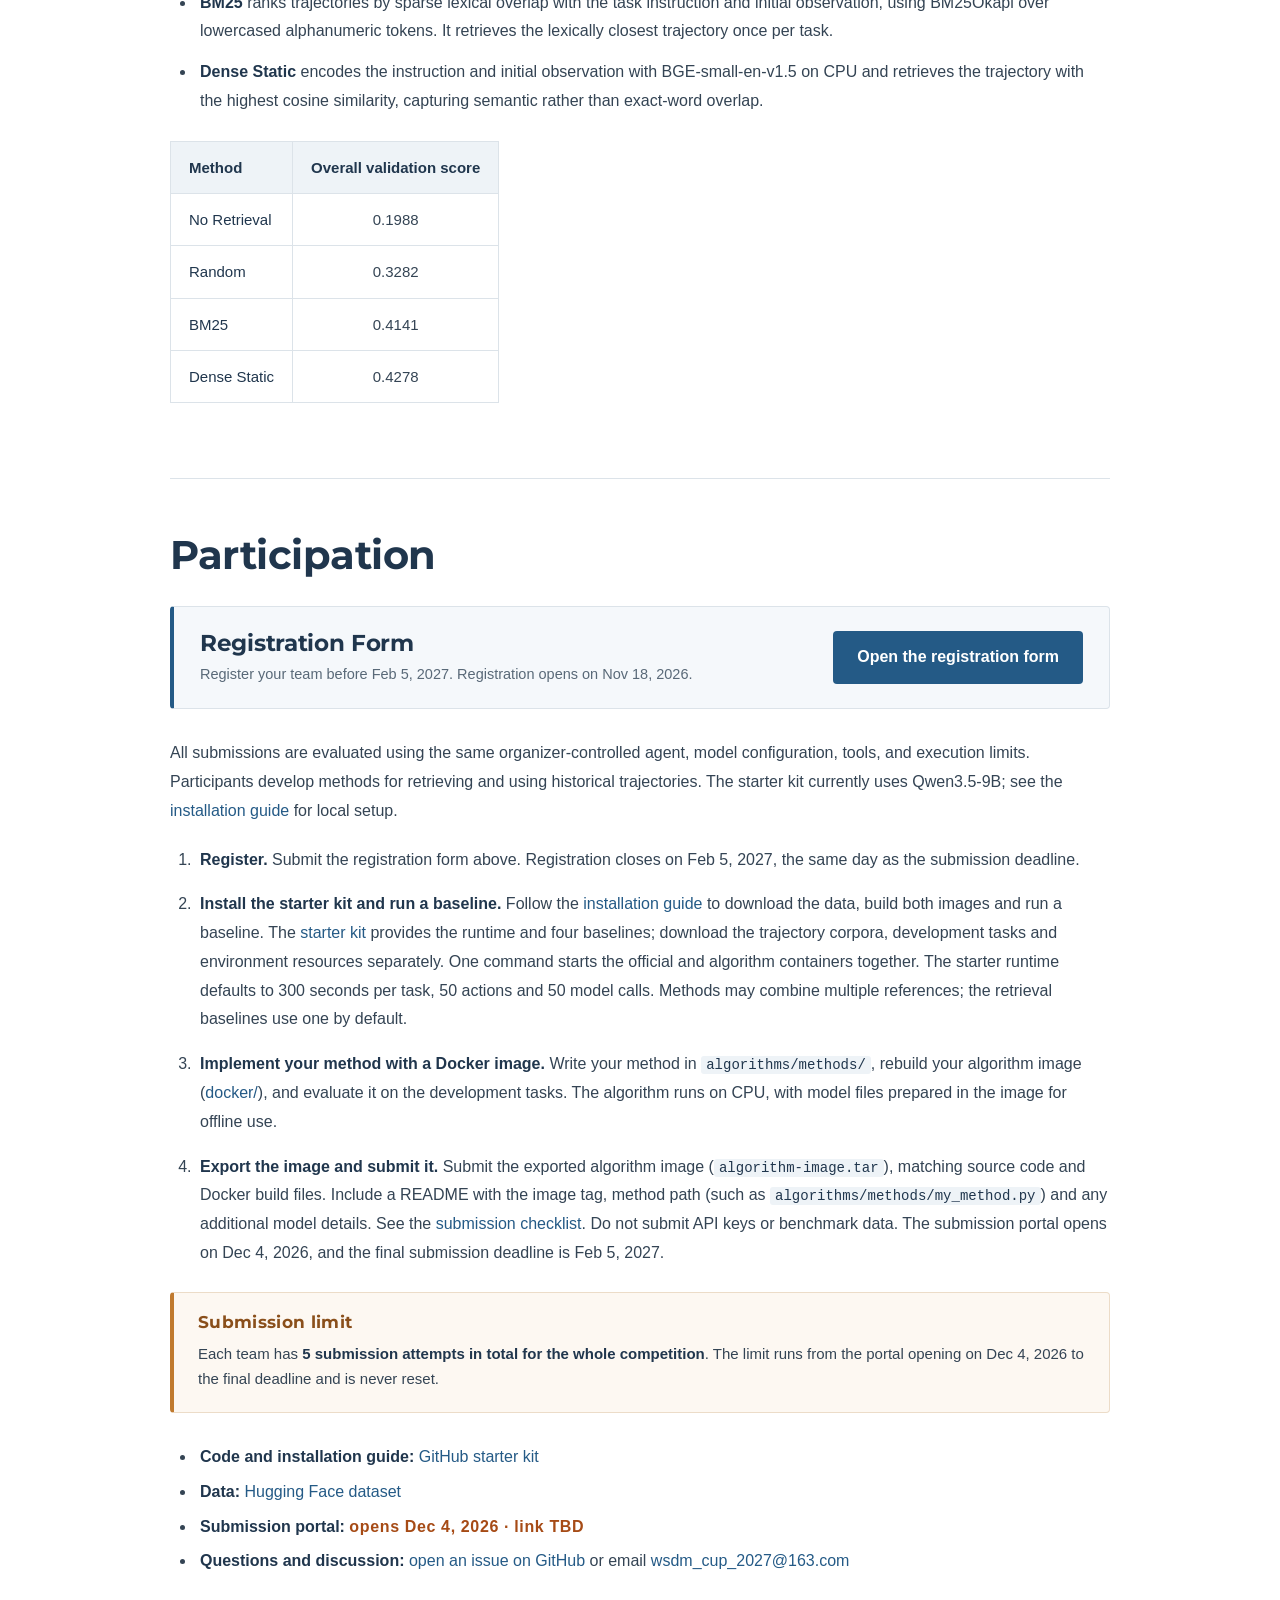
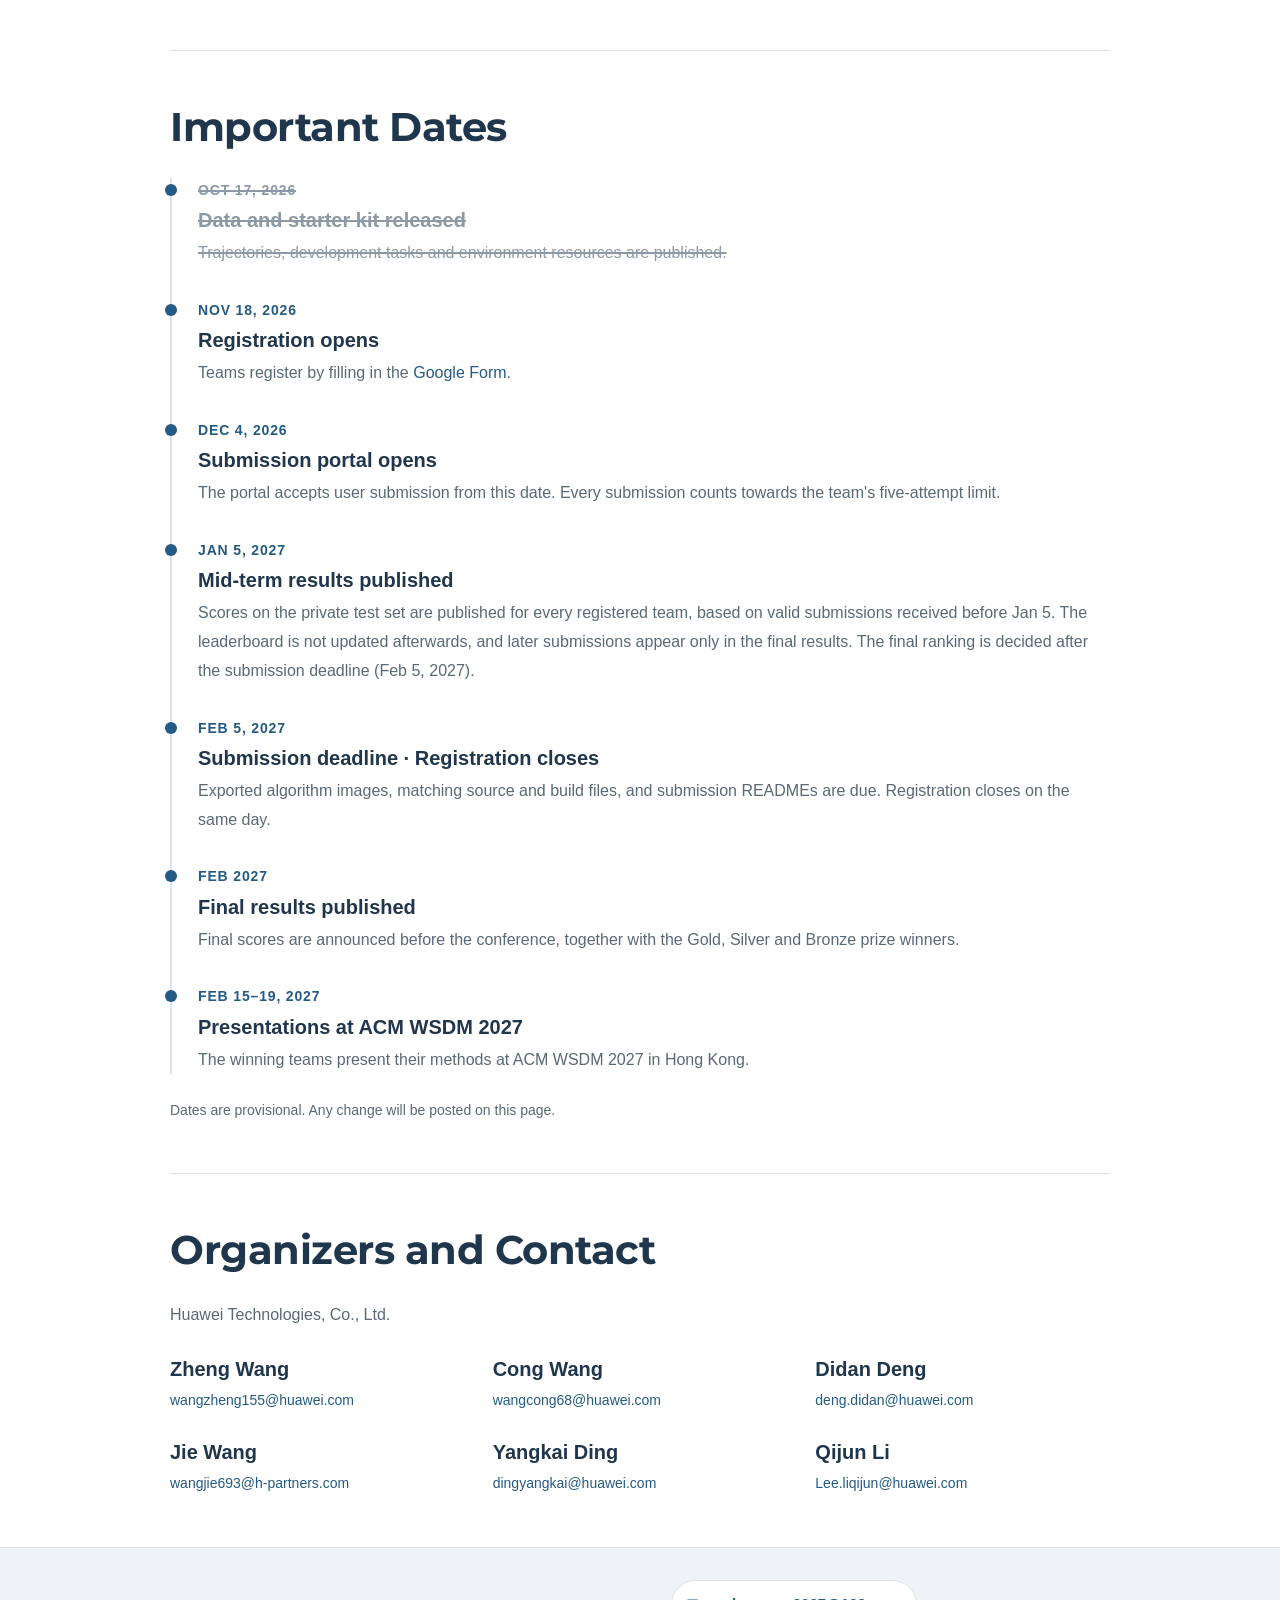
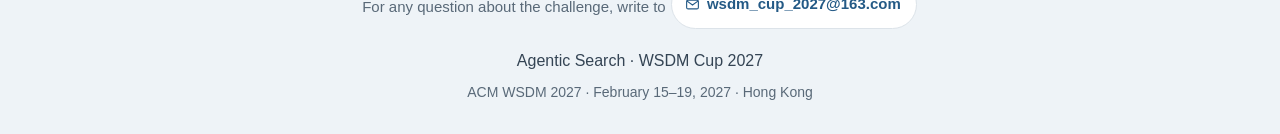
==== commit d6e5a13c: "update logo files" ====
--- a/agenticsearch/index.html
+++ b/agenticsearch/index.html
@@ -6,7 +6,7 @@
   <meta name="description" content="Agentic Search over Instruction Trajectories — a WSDM Cup 2027 challenge at ACM WSDM 2027, February 15–19, Hong Kong.">
   <meta name="theme-color" content="#eef3f7">
   <title>Agentic Search · WSDM Cup 2027</title>
-  <link rel="stylesheet" href="styles.css?v=4">
+  <link rel="stylesheet" href="styles.css?v=6">
   <script src="site.js" defer></script>
 </head>
 <body id="page-top">
@@ -20,12 +20,19 @@
   </nav>
   <header class="hero">
     <div class="container">
+      <a class="hero-logo" href="https://www.wsdm-conference.org/2027/" target="_blank" rel="noopener"><img src="assets/wsdm-2027.svg" alt="ACM WSDM 2027"></a>
       <p class="conference">WSDM Cup 2027 at <a href="https://www.wsdm-conference.org/2027/">ACM WSDM 2027</a> · February 15&ndash;19, 2027 · Hong Kong</p>
       <h1>Agentic <em>Search</em><span>over Instruction Trajectories</span></h1>
-      <p class="hero-description">Retrieve and adapt historical experience<br>to help agents plan and complete new tasks.</p>
+      <p class="hero-description">Retrieve and adapt historical experience <br>to help agents plan and complete new tasks.</p>
       <div class="hero-actions">
         <a class="button" href="#participation">Participate!</a>
         <a class="button button-secondary" href="#evaluation">See baseline results</a>
+      </div>
+      <div class="hero-organizers">
+        <span class="hero-organizers-label">Organized by</span>
+        <a class="brand brand-huawei" href="https://www.huawei.com" target="_blank" rel="noopener"><img src="assets/huawei-logo.svg" alt="Huawei"></a>
+        <span class="brand-sep" aria-hidden="true"></span>
+        <a class="brand brand-jiuwen" href="https://openjiuwen.com" target="_blank" rel="noopener"><img src="assets/openjiuwen-logo.png" alt=""><span>openJiuwen</span></a>
       </div>
     </div>
   </header>
--- a/agenticsearch/styles.css
+++ b/agenticsearch/styles.css
@@ -15,6 +15,30 @@
 strong{color:var(--ink)}
 .container{width:940px;max-width:calc(100% - 48px);margin:0 auto}
 .navbar{position:sticky;top:0;z-index:20;background:#fff;border-bottom:1px solid var(--line)}
+/* Conference logo at the top of the hero */
+.hero-logo{display:inline-block;margin:0 0 20px;opacity:.9;transition:opacity .18s ease}
+.hero-logo:hover,.hero-logo:focus-visible{opacity:1;text-decoration:none}
+.hero-logo img{display:block;height:46px;width:auto}
+/* Organizer logos at the base of the hero */
+.hero-organizers{display:flex;align-items:center;justify-content:center;gap:20px;flex-wrap:wrap;margin:44px auto 0;padding-top:26px;max-width:520px;border-top:1px solid var(--line)}
+.hero-organizers-label{font-size:12px;font-weight:700;letter-spacing:.1em;text-transform:uppercase;color:#8b9aa8}
+.brand{display:inline-flex;align-items:center;gap:9px;opacity:.9;transition:opacity .18s ease}
+.brand:hover,.brand:focus-visible{opacity:1;text-decoration:none}
+.brand img{display:block;width:auto}
+.brand-huawei img{height:23px}
+.brand-jiuwen img{height:25px}
+.brand-jiuwen span{font:700 15.5px/1 Montserrat,Arial,sans-serif;color:#0f0e2b;letter-spacing:-.2px}
+.brand-sep{width:1px;height:22px;background:#c8d6e1}
+@media(max-width:560px){
+  .hero-logo{margin-bottom:16px}
+  .hero-logo img{height:34px}
+  .hero-organizers{margin-top:34px;padding-top:22px;gap:16px}
+  .hero-organizers-label{font-size:11px}
+  .brand-huawei img{height:18px}
+  .brand-jiuwen img{height:20px}
+  .brand-jiuwen span{font-size:13.5px;letter-spacing:0}
+  .brand-sep{display:none}
+}
 .nav-inner{display:flex;justify-content:space-between;align-items:center;min-height:76px;gap:25px}
 .navbar-brand{font-size:20px;font-weight:700;white-space:nowrap;color:var(--ink)}
 .navbar-brand:hover{text-decoration:none}
